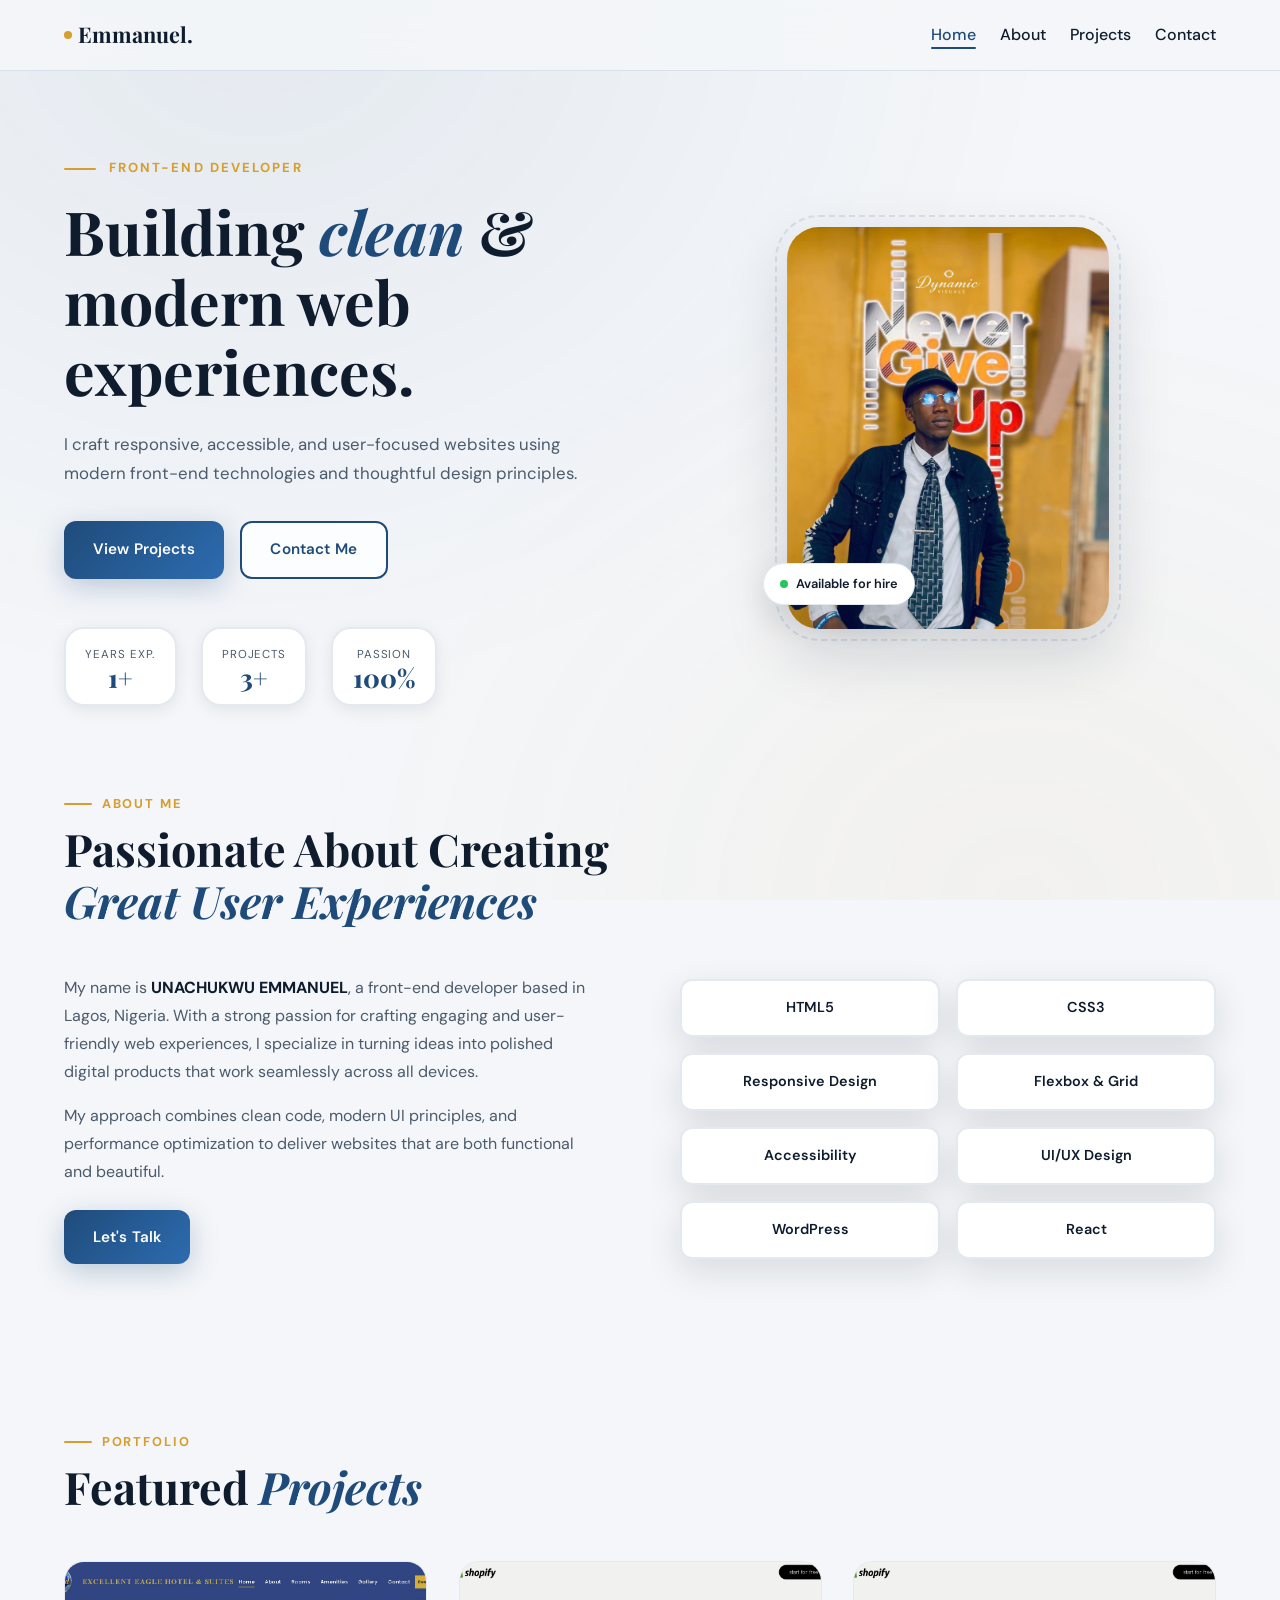
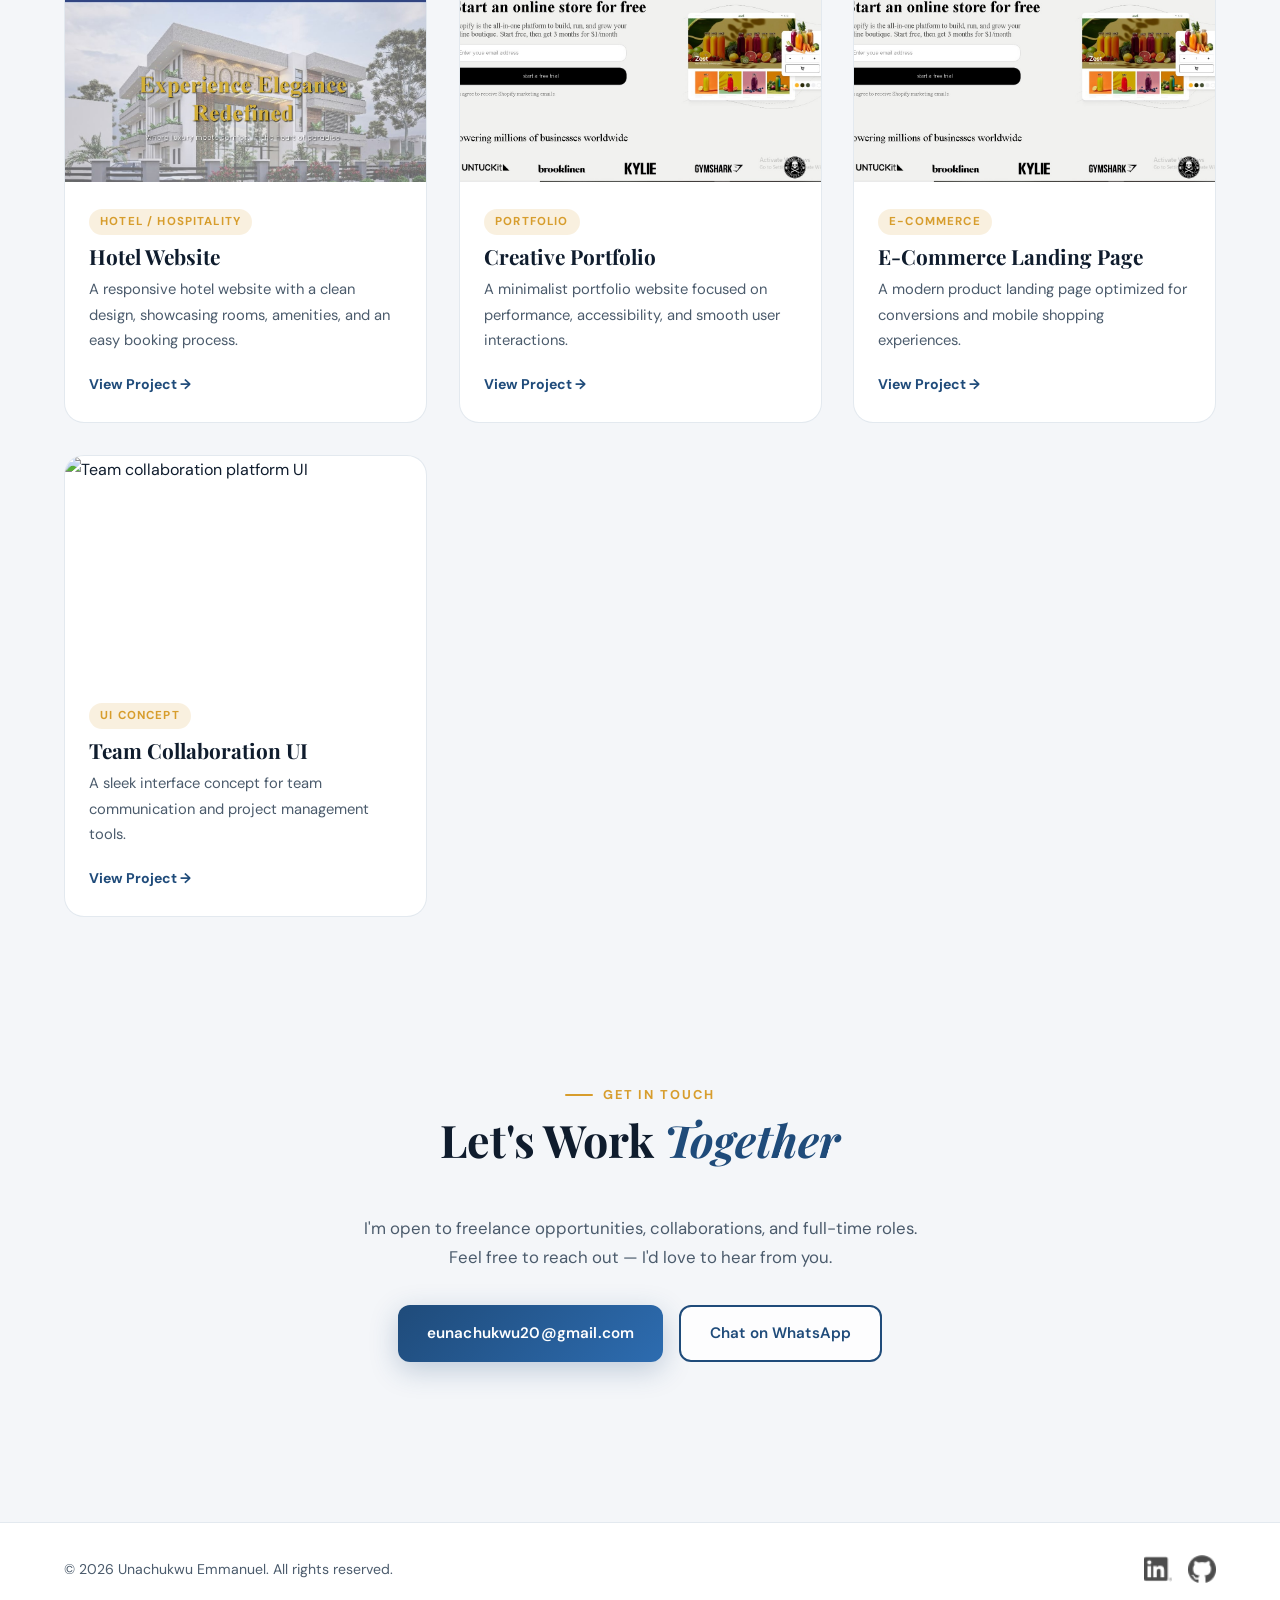
==== index.html @ 4bd76661 "Initial commit" ====
<!DOCTYPE html>
<html lang="en">
<head>
  <meta charset="UTF-8" />
  <meta name="viewport" content="width=device-width, initial-scale=1.0" />
  <meta name="description" content="Emmanuel Unachukwu — Front-End Developer based in Lagos, Nigeria." />
  <title>Unachukwu Emmanuel Front-End Developer</title>
  <link rel="preconnect" href="https://fonts.googleapis.com" />
  <link rel="preconnect" href="https://fonts.gstatic.com" crossorigin />
  <link
    href="https://fonts.googleapis.com/css2?family=DM+Sans:ital,opsz,wght@0,9..40,300;0,9..40,400;0,9..40,600;0,9..40,700;1,9..40,400&family=Playfair+Display:wght@700;800&display=swap"
    rel="stylesheet"/>
 <link rel="stylesheet" href="chat.css" />
</head>
<body>
  <!-- =====================
       CURSOR GLOW
  ====================== -->
  <!-- <div class="cursor-glow" id="cursorGlow"></div> -->

  <!-- =====================
       HEADER / NAVIGATION
  ====================== -->
  <header class="header" id="header">
    <nav class="navbar container">
      <a href="#hero" class="logo">
        <span class="logo-dot"></span>Emmanuel.</a>
      <!-- Mobile toggle (CSS-only) -->
      <input type="checkbox" id="nav-toggle" class="nav-toggle" />
      <label for="nav-toggle" class="nav-toggle-label" aria-label="Toggle navigation">
        <span></span>
      </label>

      <ul class="nav-links">
        <li><a href="#hero"     class="nav-link">Home</a></li>
        <li><a href="#about"    class="nav-link">About</a></li>
        <li><a href="#projects" class="nav-link">Projects</a></li>
        <li><a href="#contact"  class="nav-link">Contact</a></li>
      </ul>
    </nav>
  </header>

  <main>

    <!-- =====================
         HERO SECTION
    ====================== -->
    <section id="hero" class="hero">
      <div class="container hero__content">
        <div class="hero__text">
          <p class="hero__eyebrow">
            <span class="eyebrow-line"></span>
            Front-End Developer
          </p>

          <h1 class="hero__headline">
            Building <em>clean</em> &amp;<br>modern web<br>experiences.
          </h1>

          <p class="hero__description">
            I craft responsive, accessible, and user-focused websites using
            modern front-end technologies and thoughtful design principles.
          </p>

          <div class="hero__buttons">
            <a href="#projects" class="btn btn--primary">View Projects</a>
            <a href="#contact"  class="btn btn--outline">Contact Me</a>
          </div>

          <!-- Floating stat badges -->
          <div class="hero__stats">
            <div class="stat-badge">
              <span class="stat-badge__num">1+</span>
              <span class="stat-badge__label">Years Exp.</span>
            </div>
            <div class="stat-badge">
              <span class="stat-badge__num">3+</span>
              <span class="stat-badge__label">Projects</span>
            </div>
            <div class="stat-badge">
              <span class="stat-badge__num">100%</span>
              <span class="stat-badge__label">Passion</span>
            </div>
          </div>
        </div>

        <!-- Image side -->
        <div class="hero__image">
          <div class="hero__image-frame">
            <img src="./images/port-pics.jpg" alt="Emmanuel Unachukwu front-end Developer portrait" />
            <div class="hero__image-badge">
              <span class="badge-dot"></span>
              Available for hire
            </div>
          </div>
        </div>
      </div>

         <!-- ABOUT SECTION -->
    <section id="about" class="about section">
      <div class="container">
        <div class="section-heading reveal">
          <p class="section-subtitle">About Me</p>
          <h2>Passionate About Creating<br><em>Great User Experiences</em></h2>
        </div>

        <div class="about__content">
          <div class="about__text reveal">
            <p>
              My name is <strong>UNACHUKWU EMMANUEL</strong>, a front-end developer based in
              Lagos, Nigeria. With a strong passion for crafting engaging and user-friendly
              web experiences, I specialize in turning ideas into polished digital products
              that work seamlessly across all devices.
            </p>
            <p>
              My approach combines clean code, modern UI principles, and performance
              optimization to deliver websites that are both functional and beautiful.
            </p>
            <a href="#contact" class="btn btn--primary" style="margin-top:1.5rem;">Let's Talk</a>
          </div>

          <!-- Skills grid -->
          <ul class="skills-grid reveal">
            <li class="skill-card" style="--i:0">HTML5</li>
            <li class="skill-card" style="--i:1">CSS3</li>
            <li class="skill-card" style="--i:2">Responsive Design</li>
            <li class="skill-card" style="--i:3">Flexbox &amp; Grid</li>
            <li class="skill-card" style="--i:4">Accessibility</li>
            <li class="skill-card" style="--i:5">UI/UX Design</li>
            <li class="skill-card" style="--i:6">WordPress</li>
            <li class="skill-card" style="--i:7">React</li>
          </ul>
        </div>
      </div>
    </section>

    <!-- =====================
         PROJECTS SECTION
    ====================== -->
    <section id="projects" class="projects section">
      <div class="container">
        <div class="section-heading reveal">
          <p class="section-subtitle">Portfolio</p>
          <h2>Featured <em>Projects</em></h2>
        </div>

        <div class="projects-grid">
          <!-- Card 1 -->
          <article class="project-card reveal" style="--i:0">
            <div class="project-card__img-wrap">
              <img src="./images/screenshot-hotel.jpg" alt="Hotel website project" />
              <div class="project-card__overlay">
                <a
                  href="https://www.excellenteagles.com"
                  target="_blank"
                  rel="noopener noreferrer"
                  class="btn btn--primary"
                >View Live ↗</a>
              </div>
            </div>
            <div class="project-card__body">
              <span class="project-card__tag">Hotel / Hospitality</span>
              <h3>Hotel Website</h3>
              <p>A responsive hotel website with a clean design, showcasing rooms, amenities, and an easy booking process.</p>
              <a
                href="https://www.excellenteagles.com"
                target="_blank"
                rel="noopener noreferrer"
                class="project-link"
              >View Project →</a>
            </div>
          </article>

          <!-- Card 2 -->
          <article class="project-card reveal" style="--i:1">
            <div class="project-card__img-wrap">
              <img src="./images/screenshot-shopify.jpg" alt="Creative portfolio project" />
              <div class="project-card__overlay">
                <a href="#" class="btn btn--primary">View Live ↗</a>
              </div>
            </div>
            <div class="project-card__body">
              <span class="project-card__tag">Portfolio</span>
              <h3>Creative Portfolio</h3>
              <p>A minimalist portfolio website focused on performance, accessibility, and smooth user interactions.</p>
              <a href="#" class="project-link">View Project →</a>
            </div>
          </article>

          <!-- Card 3 -->
          <article class="project-card reveal" style="--i:2">
            <div class="project-card__img-wrap">
              <img src="./images/screenshot-shopify.jpg" alt="E-commerce landing page project" />
              <div class="project-card__overlay">
                <a href="#" class="btn btn--primary">View Live ↗</a>
              </div>
            </div>
            <div class="project-card__body">
              <span class="project-card__tag">E-Commerce</span>
              <h3>E-Commerce Landing Page</h3>
              <p>A modern product landing page optimized for conversions and mobile shopping experiences.</p>
              <a href="#" class="project-link">View Project →</a>
            </div>
          </article>
          <!-- Card 4 -->
          <article class="project-card reveal" style="--i:3">
            <div class="project-card__img-wrap">
              <img
                src="https://images.unsplash.com/photo-1516321318423-f06f85e504b3?q=80&w=1200&auto=format&fit=crop"
                alt="Team collaboration platform UI"
              />
              <div class="project-card__overlay">
                <a href="#" class="btn btn--primary">View Live ↗</a>
              </div>
            </div>
            <div class="project-card__body">
              <span class="project-card__tag">UI Concept</span>
              <h3>Team Collaboration UI</h3>
              <p>A sleek interface concept for team communication and project management tools.</p>
              <a href="#" class="project-link">View Project →</a>
            </div>
          </article>
        </div>
      </div>
    </section>

    <!-- =====================
         CONTACT SECTION
    ====================== -->
    <section id="contact" class="contact section">
      <div class="container contact__content reveal">
        <div class="section-heading">
          <p class="section-subtitle">Get In Touch</p>
          <h2>Let's Work <em>Together</em></h2>
        </div>

        <p class="contact__text">
          I'm open to freelance opportunities, collaborations, and full-time roles.
          Feel free to reach out — I'd love to hear from you.
        </p>

        <div class="contact__buttons">
          <a href="mailto:eunachukwu20@gmail.com" class="btn btn--primary">
            eunachukwu20@gmail.com
          </a>
          <a
            href="https://wa.me/2348147374806"
            class="btn btn--outline"
            target="_blank"
            rel="noopener noreferrer"
          >Chat on WhatsApp</a>
        </div>
      </div>
    </section>

  </main>

  <!-- =====================
       FOOTER
  ====================== -->
  <footer class="footer">
    <div class="container footer__content">
      <p class="footer__copy">&copy; <span id="footerYear"></span> Unachukwu Emmanuel. All rights reserved.</p>

      <div class="footer__links">
        <a
          href="https://www.linkedin.com/in/emmanuel-unachukwu"
          target="_blank"
          rel="noopener noreferrer"
          aria-label="LinkedIn"
        >
          <img src="./images/linkedin.png" alt="LinkedIn" width="28" height="28" />
        </a>
        <a
          href="https://github.com/settings/profile"
          target="_blank"
          rel="noopener noreferrer"
          aria-label="GitHub"
        >
          <img src="./images/github.png" alt="GitHub" width="28" height="28" />
        </a>
      </div>
    </div>
  </footer>

  <script src="chat.js" defer></script>
</body>
</html>
---- chat.css ----
* {
  --clr-primary:        #1f4b7a;
  --clr-primary-light:  #2d6cb0;
  --clr-primary-xlight: rgba(31, 75, 122, 0.08);
  --clr-accent:         #d79d2d;
  --clr-accent-light:   rgba(215, 157, 45, 0.15);
  --clr-dark:           #0f1c2d;
  --clr-body:           #4b5b6c;
  --clr-surface:        #ffffff;
  --clr-bg:             #f4f6f9;
  --clr-border:         rgba(31, 75, 122, 0.12);

  --font-display: "Playfair Display", Georgia, serif;
  --font-body:    "DM Sans", system-ui, sans-serif;

  /* Spacing scale */
  --space-xs:  0.5rem;
  --space-sm:  1rem;
  --space-md:  1.5rem;
  --space-lg:  2rem;
  --space-xl:  3rem;
  --space-2xl: 5rem;

  /* Radii */
  --radius-sm:   0.75rem;
  --radius-md:   1.25rem;
  --radius-lg:   2rem;
  --radius-full: 999px;

  /* Shadows */
  --shadow-sm: 0 4px 16px rgba(15, 23, 42, 0.08);
  --shadow-md: 0 12px 36px rgba(15, 23, 42, 0.12);
  --shadow-lg: 0 24px 64px rgba(15, 23, 42, 0.16);

  /* Motion */
  --ease-out:   cubic-bezier(0.16, 1, 0.3, 1);
  --ease-in-out: cubic-bezier(0.45, 0, 0.55, 1);
  --duration-fast:   200ms;
  --duration-base:   350ms;
  --duration-slow:   700ms;
}

/* 2. RESET & BOX MODEL */
*,
*::before,
*::after {
  margin: 0;
  padding: 0;
  box-sizing: border-box;
}

html {
  scroll-behavior: smooth;
  -webkit-text-size-adjust: 100%;
}

ul, ol { list-style: none; }
img     { display: block; width: 100%; max-width: 100%; }
a       { color: inherit; }
button  { font: inherit; cursor: pointer; border: none; background: none; }


/* ==========================================================================
   3. BASE STYLES
   ========================================================================== */

body {
  font-family:      var(--font-body);
  font-size:        1rem;
  line-height:      1.75;
  color:            var(--clr-dark);
  background-color: var(--clr-bg);
  overflow-x:       hidden;
}

/* Subtle radial gradient atmosphere */
body::before {
  content: "";
  position: fixed;
  inset: 0;
  background:
    radial-gradient(ellipse at 20% 0%,  rgba(31, 75, 122, 0.07) 0%, transparent 55%),
    radial-gradient(ellipse at 80% 100%, rgba(215, 157, 45, 0.05) 0%, transparent 50%);
  pointer-events: none;
  z-index: 0;
}

p { color: var(--clr-body); }

h1, h2, h3 {
  font-family: var(--font-display);
  line-height: 1.15;
  color: var(--clr-dark);
}

h1 { font-size: clamp(2.2rem, 5vw, 3.8rem); }
h2 { font-size: clamp(1.8rem, 4vw, 2.8rem); }
h3 { font-size: 1.3rem; }

em {
  font-style: italic;
  color: var(--clr-primary);
}

strong { color: var(--clr-dark); }


/* ==========================================================================
   4. LAYOUT UTILITIES
   ========================================================================== */

.container {
  width: min(90%, 1200px);
  margin-inline: auto;
}

.section {
  padding-block: var(--space-2xl);
  position: relative;
  z-index: 1;
}
   /* 5. CURSOR GLOW (desktop only) */

/* .cursor-glow {
  position: fixed;
  width: 480px;
  height: 480px;
  border-radius: 50%;
  background: radial-gradient(circle,
    rgba(31, 75, 122, 0.10) 0%,
    transparent 70%
  );
  pointer-events: none;
  transform: translate(-50%, -50%);
  transition: left 0.08s linear, top 0.08s linear;
  z-index: 0;
  will-change: left, top;
} */

   /* 6. SECTION HEADINGS */
  
.section-heading {
  margin-bottom: var(--space-xl);
}

.section-subtitle {
  display: inline-flex;
  align-items: center;
  gap: 0.6rem;
  font-size: 0.8rem;
  font-weight: 700;
  letter-spacing: 0.15em;
  text-transform: uppercase;
  color: var(--clr-accent);
  margin-bottom: var(--space-xs);
}

.section-subtitle::before {
  content: "";
  display: inline-block;
  width: 28px;
  height: 2px;
  background: var(--clr-accent);
  border-radius: var(--radius-full);
}
   /* 7. BUTTONS */
.btn {
  display: inline-flex;
  align-items: center;
  justify-content: center;
  gap: 0.5rem;
  padding: 0.85rem 1.8rem;
  border-radius: var(--radius-sm);
  font-weight: 600;
  font-size: 0.95rem;
  text-decoration: none;
  letter-spacing: 0.01em;
  transition:
    transform      var(--duration-base) var(--ease-out),
    box-shadow     var(--duration-base) var(--ease-out),
    background     var(--duration-base) ease,
    color          var(--duration-base) ease,
    border-color   var(--duration-base) ease;
  cursor: pointer;
  position: relative;
  overflow: hidden;
}

/* Ripple layer */
.btn::after {
  content: "";
  position: absolute;
  inset: 0;
  background: rgba(255, 255, 255, 0.15);
  opacity: 0;
  transition: opacity var(--duration-fast) ease;
}
.btn:hover::after { opacity: 1; }

/* Primary */
.btn--primary {
  background: linear-gradient(135deg, var(--clr-primary), var(--clr-primary-light));
  color: #fff;
  box-shadow: 0 8px 28px rgba(31, 75, 122, 0.25);
}
.btn--primary:hover {
  transform: translateY(-3px);
  box-shadow: 0 16px 40px rgba(31, 75, 122, 0.35);
}
.btn--primary:active {
  transform: translateY(-1px);
}

/* Outline */
.btn--outline {
  border: 2px solid var(--clr-primary);
  color: var(--clr-primary);
  background: rgba(255, 255, 255, 0.8);
}
.btn--outline:hover {
  background: var(--clr-primary);
  color: #fff;
  transform: translateY(-3px);
  box-shadow: 0 12px 32px rgba(31, 75, 122, 0.2);
}


/* ==========================================================================
   8. HEADER / NAVIGATION
   ========================================================================== */

.header {
  position: sticky;
  top: 0;
  z-index: 100;
  background: rgba(244, 246, 249, 0.88);
  backdrop-filter: blur(18px);
  -webkit-backdrop-filter: blur(18px);
  border-bottom: 1px solid var(--clr-border);
  animation: slideDown var(--duration-slow) var(--ease-out) both;
  transition: box-shadow var(--duration-base) ease, background var(--duration-base) ease;
}

.header.scrolled {
  background: rgba(244, 246, 249, 0.97);
  box-shadow: 0 8px 32px rgba(15, 23, 42, 0.08);
}

/* Navbar layout */
.navbar {
  display: flex;
  align-items: center;
  justify-content: space-between;
  padding-block: var(--space-sm);
  gap: var(--space-sm);
}

/* Logo */
.logo {
  display: inline-flex;
  align-items: center;
  gap: 0.4rem;
  font-family: var(--font-display);
  font-size: 1.35rem;
  font-weight: 700;
  text-decoration: none;
  color: var(--clr-dark);
  transition: color var(--duration-fast) ease;
}
.logo:hover { color: var(--clr-primary); }

.logo-dot {
  width: 8px;
  height: 8px;
  border-radius: 50%;
  background: var(--clr-accent);
  display: inline-block;
}

/* Nav links */
.nav-links {
  display: flex;
  gap: 1.5rem;
}

.nav-link {
  position: relative;
  font-weight: 500;
  text-decoration: none;
  color: var(--clr-dark);
  padding-bottom: 4px;
  transition: color var(--duration-fast) ease;
}

/* Animated underline */
.nav-link::after {
  content: "";
  position: absolute;
  bottom: 0;
  left: 0;
  width: 0;
  height: 2px;
  background: var(--clr-primary);
  border-radius: var(--radius-full);
  transition: width var(--duration-base) var(--ease-out);
}

.nav-link:hover,
.nav-link.active { color: var(--clr-primary); }
.nav-link:hover::after,
.nav-link.active::after { width: 100%; }

/* Mobile toggle (hidden checkbox trick) */
.nav-toggle       { display: none; }
.nav-toggle-label { display: none; }


/* ==========================================================================
   9. HERO SECTION
   ========================================================================== */

.hero {
  min-height: 100vh;
  display: flex;
  flex-direction: column;
  align-items: center;
  justify-content: center;
  position: relative;
  padding-block: var(--space-2xl);
  z-index: 1;
  overflow: hidden;
}

/* Hero two-column layout */
.hero__content {
  display: grid;
  grid-template-columns: 1fr 1fr;
  align-items: center;
  gap: var(--space-2xl);
  position: relative;
  z-index: 1;
}

/* --- Hero Text --- */
.hero__eyebrow {
  display: inline-flex;
  align-items: center;
  gap: 0.8rem;
  font-size: 0.82rem;
  font-weight: 700;
  letter-spacing: 0.16em;
  text-transform: uppercase;
  color: var(--clr-accent);
  margin-bottom: var(--space-sm);

  opacity: 0;
  transform: translateY(20px);
  animation: fadeUp var(--duration-slow) var(--ease-out) 0.1s both;
}

.eyebrow-line {
  display: inline-block;
  width: 32px;
  height: 2px;
  background: var(--clr-accent);
  border-radius: var(--radius-full);
}

.hero__headline {
  font-size:(2.4rem, 5vw, 4rem);
  margin-bottom: var(--space-md);
  opacity: 0;
  transform: translateY(24px);
  animation: fadeUp var(--duration-slow) var(--ease-in-out) 0.4s both;
}

.hero__description {
  max-width: 540px;
  font-size: 1.05rem;
  opacity: 0;
  transform: translateY(24px);
  animation: fadeUp var(--duration-slow) var(--ease-out) 0.4s both;
}

.hero__buttons {
  display: flex;
  flex-wrap: wrap;
  gap: var(--space-sm);
  margin-top: var(--space-lg);
  opacity: 0;
  transform: translateY(24px);
  animation: fadeUp var(--duration-slow) var(--ease-out) 0.55s both;
}

/* Stat badges */
.hero__stats {
  display: flex;
  gap: var(--space-md);
  margin-top: var(--space-xl);
  opacity: 0;
  transform: translateY(24px);
  animation: fadeUp var(--duration-slow) var(--ease-out) 0.7s both;
}

.stat-badge {
  display: flex;
  flex-direction: column-reverse;
  align-items: center;
  background: var(--clr-surface);
  border: 2px solid var(--clr-border);
  border-radius: var(--radius-md);
  padding: 0.8rem 1.2rem;
  box-shadow: var(--shadow-sm);
  transition: transform var(--duration-base) var(--ease-out), box-shadow var(--duration-base) ease;
}

.stat-badge:hover {
  transform: translatex(4px) translateY(-4px);
  box-shadow: var(--shadow-lg);
}

.stat-badge__num {
  font-family: var(--font-display);
  font-size: 1.6rem;
  font-weight: 800;
  color: var(--clr-primary);
  line-height: 1;
}

.stat-badge__label {
  font-size: 0.72rem;
  letter-spacing: 0.08em;
  text-transform: uppercase;
  color: var(--clr-body);
  margin-top: 0.25rem;
}

/* --- Hero Image --- */
.hero__image {
  display: flex;
  justify-content: center;
  opacity: 0;
  transform: translateX(32px);
  animation: fadeLeft var(--duration-slow) var(--ease-out) 0.5s both;
}

.hero__image-frame {
  position: relative;
  max-width: 480px;
  width: 60%;
}

.hero__image-frame img {
  border-radius: var(--radius-lg);
  box-shadow: var(--shadow-lg);
  object-fit: cover;
  aspect-ratio: 4 / 5;
}

/* Decorative corner accent */
.hero__image-frame::before {
  content: "";
  position: absolute;
  inset: -12px;
  border: 2px dashed var(--clr-border);
  border-radius: calc(var(--radius-lg) + 12px);
  pointer-events: none;
  animation: spinSlow 40s linear infinite;
}

/* Available badge */
.hero__image-badge {
  position: absolute;
  bottom: 1.5rem;
  left: -1.5rem;
  display: inline-flex;
  align-items: center;
  gap: 0.5rem;
  background: var(--clr-surface);
  border: 1px solid var(--clr-border);
  border-radius: var(--radius-full);
  padding: 0.55rem 1rem;
  font-size: 0.8rem;
  font-weight: 600;
  color: var(--clr-dark);
  box-shadow: var(--shadow-md);
  animation: badgePop 0.6s var(--ease-out) 1s both;
}

.badge-dot {
  width: 8px;
  height: 8px;
  border-radius: 50%;
  background: #22c55e;
  animation: pulse 2s ease infinite;
}

   /* 10. ABOUT SECTION */
.about__content {
  display: grid;
  grid-template-columns: 1fr 1fr;
  align-items: center;
  gap: var(--space-2xl);
}
.about__text p + p {
  margin-top: var(--space-sm);
}

/* Skills grid */
.skills-grid {
  display: grid;
  grid-template-columns: repeat(2, 1fr);
  gap: var(--space-sm);
}

.skill-card {
  background: var(--clr-surface);
  border: 2px solid var(--clr-border);
  border-radius: var(--radius-sm);
  box-shadow: var(--shadow-md);
  padding: 0.9rem 1rem;
  text-align: center;
  font-weight: 600;
  font-size: 0.9rem;
  color: var(--clr-dark);
  cursor: default;

  /* Staggered entry animation applied via JS/class */
  transition:
    transform     var(--duration-base) var(--ease-out),
    box-shadow    var(--duration-base) ease,
    background    var(--duration-base) ease,
    color         var(--duration-base) ease,
    border-color  var(--duration-base) ease;
}

.skill-card:hover {
  transform: translateY(-6px) scale(1.02);
  box-shadow: var(--shadow-md);
  background: var(--clr-primary);
  color: #fff;
  border-color: var(--clr-primary);
}

   /* 11. PROJECTS SECTION */
.projects-grid {
  display: grid;
  grid-template-columns: repeat(3, minmax(300px, 1fr));
  gap: var(--space-lg);
}
/* Project card */
.project-card {
  background: var(--clr-surface);
  border: 1px solid var(--clr-border);
  border-radius: var(--radius-md);
  overflow: hidden;
  transition:
    transform  var(--duration-base) var(--ease-out),
    box-shadow var(--duration-base) ease;
}

.project-card:hover {
  transform: translateY(-10px);
  box-shadow: var(--shadow-lg);
}

/* Image wrapper with overlay */
.project-card__img-wrap {
  position: relative;
  overflow: hidden;
}

.project-card__img-wrap img {
  height: 220px;
  object-fit: cover;
  transition: transform var(--duration-slow) var(--ease-out);
}

.project-card:hover .project-card__img-wrap img {
  transform: scale(1.06);
}

/* Hover overlay */
.project-card__overlay {
  position: absolute;
  inset: 0;
  background: rgba(15, 28, 45, 0.65);
  display: flex;
  align-items: center;
  justify-content: center;
  opacity: 0;
  transition: opacity var(--duration-base) ease;
  backdrop-filter: blur(4px);
}

.project-card:hover .project-card__overlay { opacity: 1; }

/* Card body */
.project-card__body {
  padding: var(--space-md);
}

.project-card__tag {
  display: inline-block;
  font-size: 0.72rem;
  font-weight: 700;
  letter-spacing: 0.1em;
  text-transform: uppercase;
  color: var(--clr-accent);
  background: var(--clr-accent-light);
  padding: 0.2rem 0.7rem;
  border-radius: var(--radius-full);
  margin-bottom: 0.6rem;
}

.project-card__body h3 {
  margin-bottom: 0.5rem;
}

.project-card__body p {
  font-size: 0.92rem;
  margin-bottom: var(--space-sm);
}

.project-link {
  display: inline-flex;
  align-items: center;
  gap: 0.3rem;
  font-weight: 700;
  font-size: 0.88rem;
  text-decoration: none;
  color: var(--clr-primary);
  transition: gap var(--duration-fast) ease, color var(--duration-fast) ease;
}
.project-link:hover {
  color: var(--clr-accent);
  gap: 0.6rem;
}

   /* 12. CONTACT SECTION */
.contact__content {
  text-align: center;
  max-width: 640px;
  margin-inline: auto;
}
.contact__text {
  font-size: 1.05rem;
  margin-bottom: var(--space-lg);
}
.contact__buttons {
  display: flex;
  flex-wrap: wrap;
  gap: var(--space-sm);
  justify-content: center;
}
   /* 13. FOOTER */
.footer {
  border-top: 1px solid var(--clr-border);
  padding-block: var(--space-lg);
  background: var(--clr-surface);
  position: relative;
  z-index: 1;
}
.footer__content {
  display: flex;
  align-items: center;
  justify-content: space-between;
  flex-wrap: wrap;
  gap: var(--space-sm);
}
.footer__copy {
  font-size: 0.88rem;
  color: var(--clr-body);
}

.footer__links {
  display: flex;
  gap: var(--space-sm);
  align-items: center;
}

.footer__links a {
  display: block;
  transition: transform var(--duration-base) var(--ease-out), opacity var(--duration-base) ease;
  opacity: 0.7;
}

.footer__links a:hover {
  transform: translateY(-3px);
  opacity: 1;
}

.footer__links img {
  width: 28px;
  height: 28px;
  object-fit: contain;
}
   /* 14. SCROLL REVEAL */
.reveal {
  opacity: 0;
  transform: translateY(28px);
  transition:
    opacity   var(--duration-slow) var(--ease-out),
    transform var(--duration-slow) var(--ease-out);
  will-change: transform, opacity;
}

/* Staggered delay for children via --i CSS variable */
.reveal.visible {
  opacity: 1;
  transform: translateY(0);
}

/* Stagger skill cards and project cards individually */
.skill-card.visible,
.project-card.visible {
  transition-delay: calc(var(--i, 0) * 80ms);
}
   /* 15. KEYFRAME ANIMATIONS */
/* Page load entries */
@keyframes fadeUp {
  from { opacity: 0; transform: translateY(24px); }
  to   { opacity: 1; transform: translateY(0);    }
}

@keyframes fadeLeft {
  from { opacity: 0; transform: translateX(32px); }
  to   { opacity: 1; transform: translateX(0);    }
}

@keyframes slideDown {
  from { opacity: 0; transform: translateY(-12px); }
  to   { opacity: 1; transform: translateY(0);     }
}

/* Hero image frame */
@keyframes spinSlow {
  to { transform: rotate(360deg); }
}

/* Background orbs */
@keyframes floatOrb {
  0%, 100% { transform: translateY(0) translateX(0); }
  33%       { transform: translateY(-30px) translateX(20px); }
  66%       { transform: translateY(15px) translateX(-15px); }
}

/* Available badge pop */
@keyframes badgePop {
  from { opacity: 0; transform: scale(0.8) translateX(-8px); }
  to   { opacity: 1; transform: scale(1) translateX(0);      }
}

/* Green dot pulse */
@keyframes pulse {
  0%, 100% { box-shadow: 0 0 0 0   rgba(34, 197, 94, 0.5); }
  50%       { box-shadow: 0 0 0 8px rgba(34, 197, 94, 0);   }
}

/* Scroll line march */
@keyframes scrollLine {
  0%   { transform: scaleY(0); transform-origin: top; opacity: 1; }
  50%  { transform: scaleY(1); transform-origin: top; opacity: 1; }
  100% { transform: scaleY(0); transform-origin: bottom; opacity: 0; }
}
   /* 16. RESPONSIVE — TABLET  (max-width: 1024px) */
@media (max-width: 1024px) {
  .hero__content,
  .about__content {
    grid-template-columns: 1fr;
    text-align: center;
  }
  .hero__description,
  .hero__buttons,
  .hero__stats { max-width: 100%; }

  .hero__buttons,
  .hero__stats  { justify-content: center; }

  .hero__eyebrow { justify-content: center; }

  .hero__image { justify-content: center; }

  .hero__image-badge {
    left: 50%;
    transform: translateX(-50%);
    bottom: -1.2rem;
  }

  .hero__image-frame {
    max-width: 360px;
  }

  .about__text { text-align: left; }

  .scroll-indicator { display: none; }
}
   /* 17. RESPONSIVE — MOBILE  (max-width: 768px) */
@media (max-width: 768px) {

  /* Mobile menu */
  .nav-toggle-label {
    display: flex;
    align-items: center;
    justify-content: center;
    width: 2rem;
    height: 2rem;
    cursor: pointer;
    z-index: 200;
  }

  .nav-toggle-label span,
  .nav-toggle-label span::before,
  .nav-toggle-label span::after {
    content: "";
    position: absolute;
    width: 22px;
    height: 2.5px;
    background: var(--clr-dark);
    border-radius: var(--radius-full);
    transition: transform var(--duration-base) var(--ease-out), opacity var(--duration-fast) ease;
  }

  .nav-toggle-label span::before { top: -7px; }
  .nav-toggle-label span::after  { top:  7px; }

  .nav-toggle:checked + .nav-toggle-label span           { background: transparent; }
  .nav-toggle:checked + .nav-toggle-label span::before  { transform: rotate(45deg)  translateY(7px); }
  .nav-toggle:checked + .nav-toggle-label span::after   { transform: rotate(-45deg) translateY(-7px); }

  /* Slide-in drawer */
  .nav-links {
    position: fixed;
    top: 64px;
    right: var(--space-sm);
    width: min(260px, 88vw);
    flex-direction: column;
    background: rgba(255, 255, 255, 0.97);
    backdrop-filter: blur(20px);
    border: 1px solid var(--clr-border);
    border-radius: var(--radius-md);
    padding: var(--space-md);
    gap: 0.6rem;
    box-shadow: var(--shadow-lg);

    transform: translateX(calc(100% + var(--space-sm)));
    opacity: 0;
    pointer-events: none;
    transition:
      transform var(--duration-base) var(--ease-out),
      opacity   var(--duration-base) ease;
  }

  .nav-toggle:checked ~ .nav-links {
    transform: translateX(0);
    opacity: 1;
    pointer-events: auto;
  }

  .nav-link {
    display: block;
    padding: 0.75rem 1rem;
    border-radius: var(--radius-sm);
    background: var(--clr-primary-xlight);
  }

  /* Layout adjustments */
  .btn {
    width: 100%;
    text-align: center;
  }

  .hero__buttons { flex-direction: column; }

  .skills-grid { grid-template-columns: 1fr 1fr; }

  .projects-grid { grid-template-columns: 1fr; }

  .footer__content { flex-direction: column; text-align: center; }

  .cursor-glow { display: none; }
}

   /* 18. RESPONSIVE — SMALL MOBILE  (max-width: 480px) */

@media (max-width: 480px) {

  .hero__stats { flex-direction: column; align-items: center; }

  .stat-badge { width: 100%; flex-direction: row; gap: var(--space-sm); }

  .contact__buttons { flex-direction: column; align-items: center; }
}
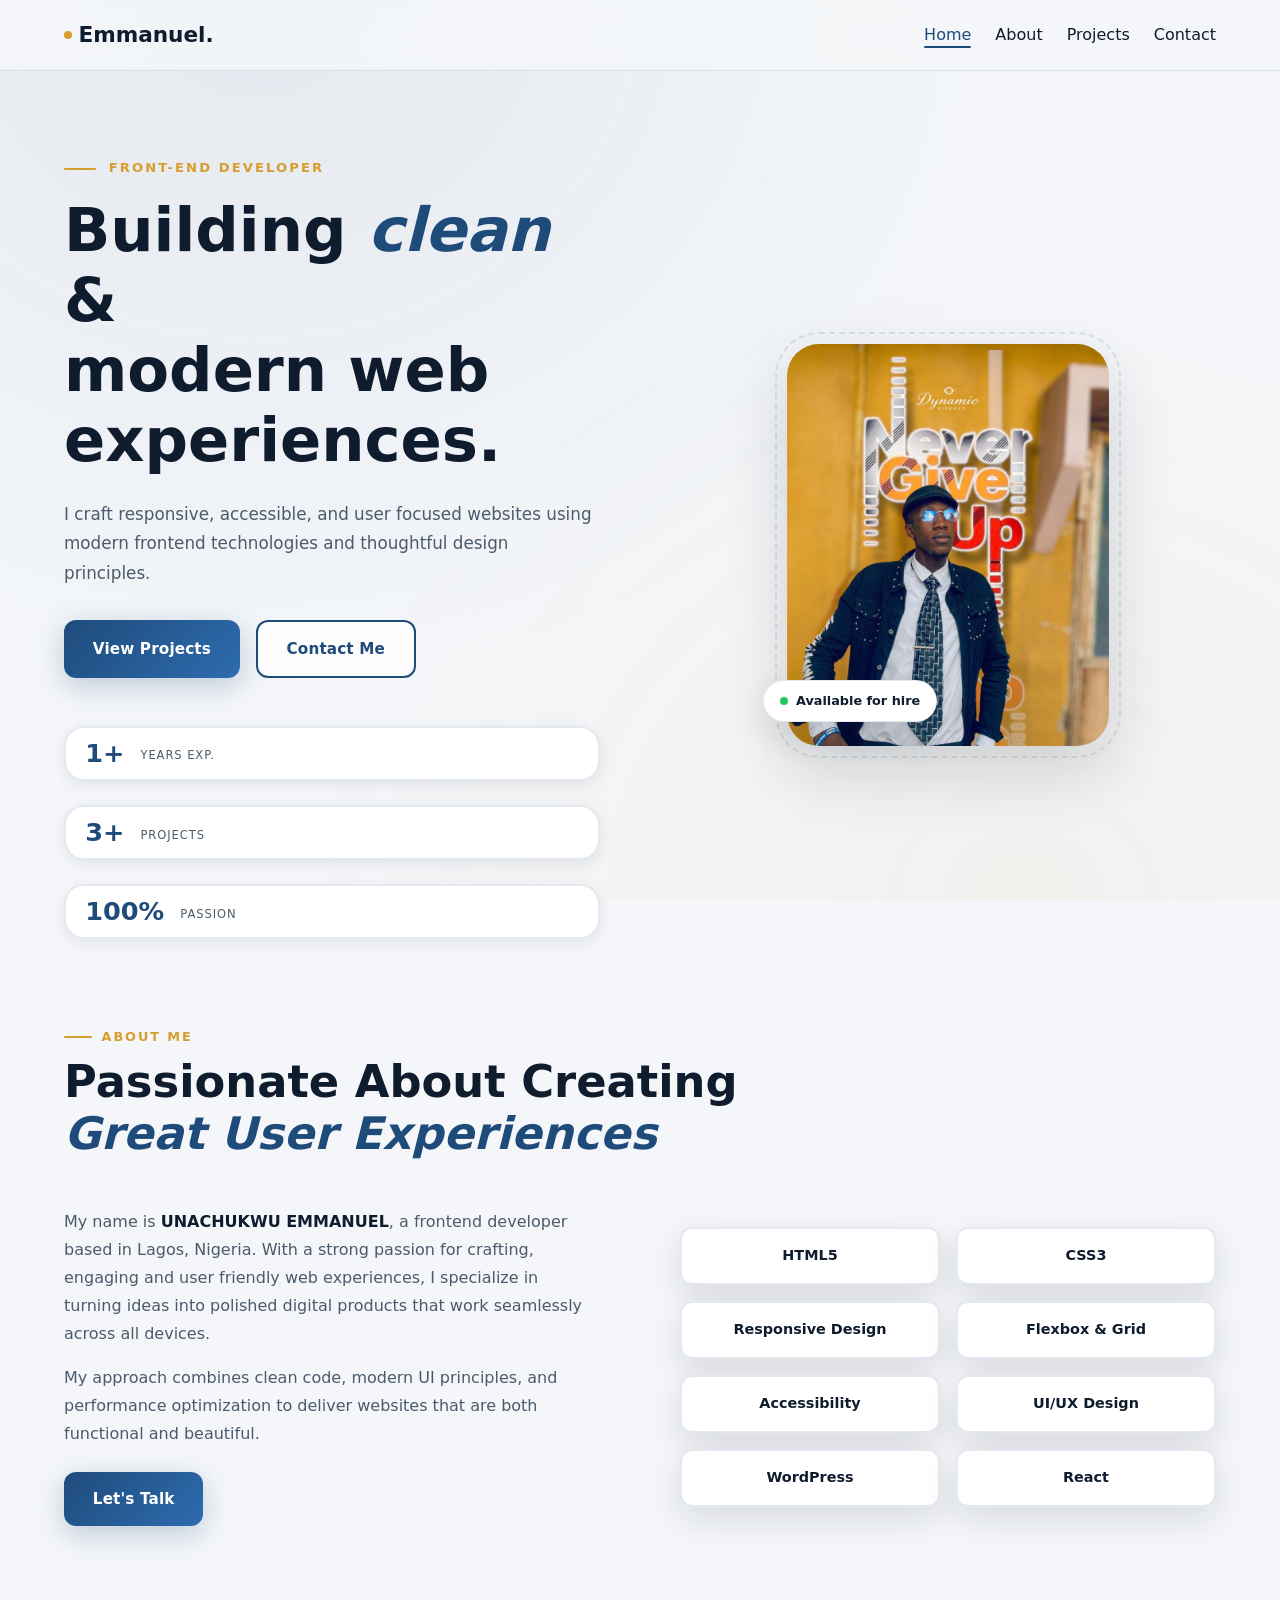
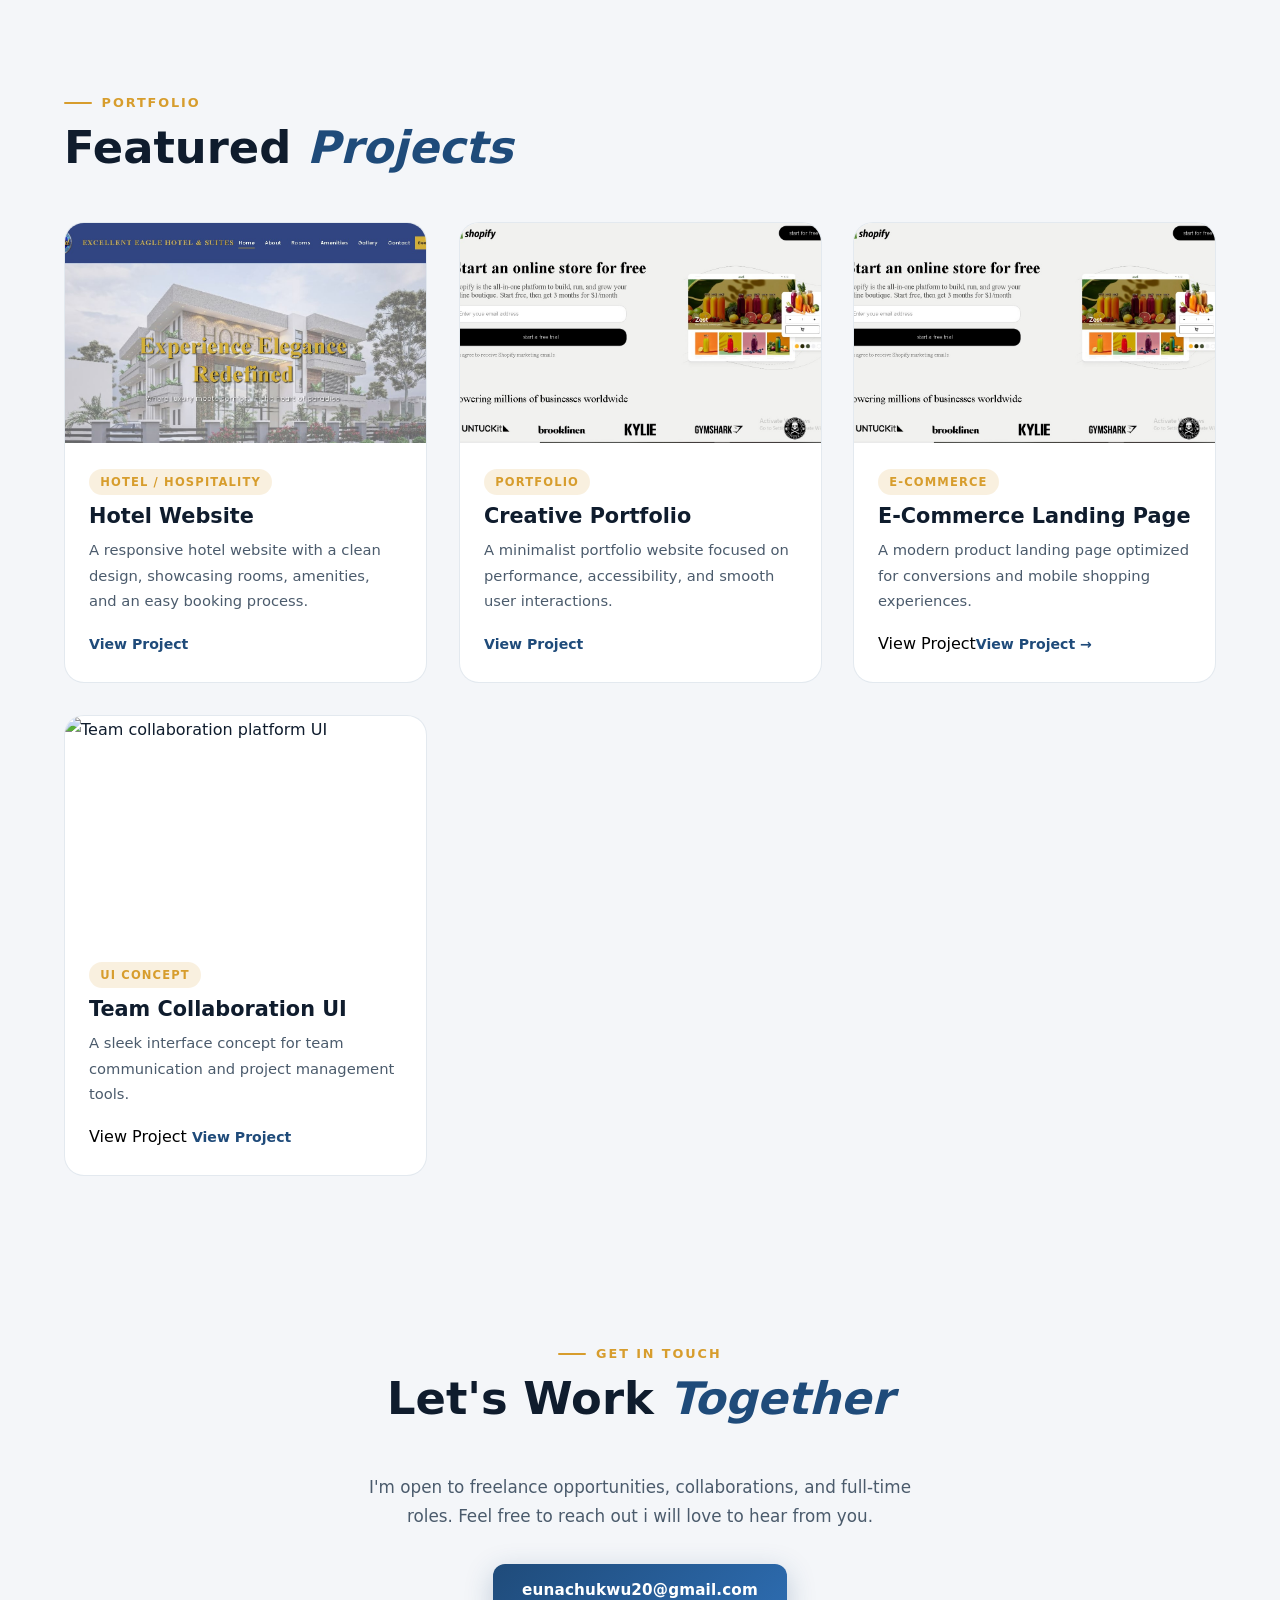
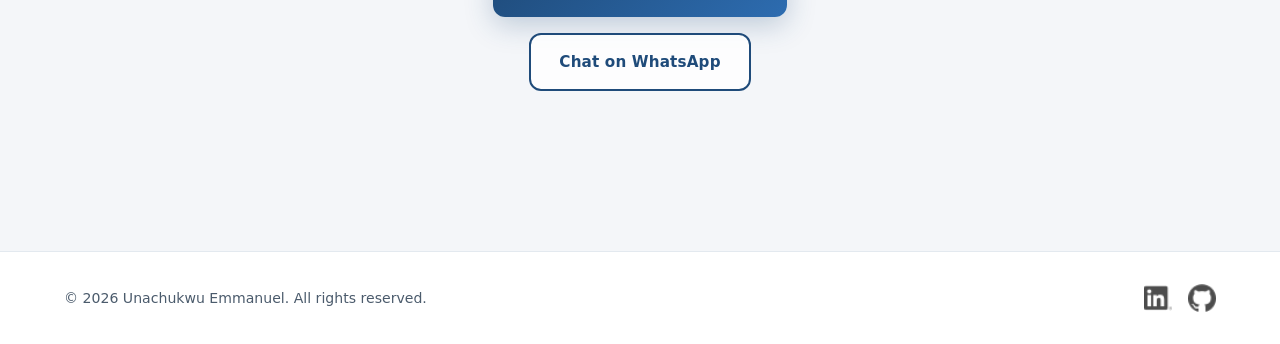
==== commit 841b31fe: "first commit" ====
--- a/index.html
+++ b/index.html
@@ -13,11 +13,7 @@
  <link rel="stylesheet" href="chat.css" />
 </head>
 <body>
-  <!-- =====================
-       CURSOR GLOW
-  ====================== -->
-  <!-- <div class="cursor-glow" id="cursorGlow"></div> -->
-
+ 
   <!-- =====================
        HEADER / NAVIGATION
   ====================== -->
@@ -25,7 +21,6 @@
     <nav class="navbar container">
       <a href="#hero" class="logo">
         <span class="logo-dot"></span>Emmanuel.</a>
-      <!-- Mobile toggle (CSS-only) -->
       <input type="checkbox" id="nav-toggle" class="nav-toggle" />
       <label for="nav-toggle" class="nav-toggle-label" aria-label="Toggle navigation">
         <span></span>
@@ -58,8 +53,8 @@
           </h1>
 
           <p class="hero__description">
-            I craft responsive, accessible, and user-focused websites using
-            modern front-end technologies and thoughtful design principles.
+            I craft responsive, accessible, and user focused websites using
+            modern frontend technologies and thoughtful design principles.
           </p>
 
           <div class="hero__buttons">
@@ -107,8 +102,8 @@
         <div class="about__content">
           <div class="about__text reveal">
             <p>
-              My name is <strong>UNACHUKWU EMMANUEL</strong>, a front-end developer based in
-              Lagos, Nigeria. With a strong passion for crafting engaging and user-friendly
+              My name is <strong>UNACHUKWU EMMANUEL</strong>, a frontend developer based in
+              Lagos, Nigeria. With a strong passion for crafting, engaging and user friendly
               web experiences, I specialize in turning ideas into polished digital products
               that work seamlessly across all devices.
             </p>
@@ -149,14 +144,6 @@
           <article class="project-card reveal" style="--i:0">
             <div class="project-card__img-wrap">
               <img src="./images/screenshot-hotel.jpg" alt="Hotel website project" />
-              <div class="project-card__overlay">
-                <a
-                  href="https://www.excellenteagles.com"
-                  target="_blank"
-                  rel="noopener noreferrer"
-                  class="btn btn--primary"
-                >View Live ↗</a>
-              </div>
             </div>
             <div class="project-card__body">
               <span class="project-card__tag">Hotel / Hospitality</span>
@@ -167,7 +154,7 @@
                 target="_blank"
                 rel="noopener noreferrer"
                 class="project-link"
-              >View Project →</a>
+              >View Project</a>
             </div>
           </article>
 
@@ -175,15 +162,12 @@
           <article class="project-card reveal" style="--i:1">
             <div class="project-card__img-wrap">
               <img src="./images/screenshot-shopify.jpg" alt="Creative portfolio project" />
-              <div class="project-card__overlay">
-                <a href="#" class="btn btn--primary">View Live ↗</a>
-              </div>
             </div>
             <div class="project-card__body">
               <span class="project-card__tag">Portfolio</span>
               <h3>Creative Portfolio</h3>
               <p>A minimalist portfolio website focused on performance, accessibility, and smooth user interactions.</p>
-              <a href="#" class="project-link">View Project →</a>
+              <a href="#" class="project-link">View Project </a>
             </div>
           </article>
 
@@ -191,15 +175,12 @@
           <article class="project-card reveal" style="--i:2">
             <div class="project-card__img-wrap">
               <img src="./images/screenshot-shopify.jpg" alt="E-commerce landing page project" />
-              <div class="project-card__overlay">
-                <a href="#" class="btn btn--primary">View Live ↗</a>
-              </div>
             </div>
             <div class="project-card__body">
               <span class="project-card__tag">E-Commerce</span>
               <h3>E-Commerce Landing Page</h3>
               <p>A modern product landing page optimized for conversions and mobile shopping experiences.</p>
-              <a href="#" class="project-link">View Project →</a>
+              <button>View Project<a href="#" class="project-link">View Project →</a></button>
             </div>
           </article>
           <!-- Card 4 -->
@@ -209,21 +190,17 @@
                 src="https://images.unsplash.com/photo-1516321318423-f06f85e504b3?q=80&w=1200&auto=format&fit=crop"
                 alt="Team collaboration platform UI"
               />
-              <div class="project-card__overlay">
-                <a href="#" class="btn btn--primary">View Live ↗</a>
-              </div>
             </div>
             <div class="project-card__body">
               <span class="project-card__tag">UI Concept</span>
               <h3>Team Collaboration UI</h3>
               <p>A sleek interface concept for team communication and project management tools.</p>
-              <a href="#" class="project-link">View Project →</a>
+              <button>View Project <a href="#" class="project-link">View Project </a></button>
             </div>
           </article>
         </div>
       </div>
     </section>
-
     <!-- =====================
          CONTACT SECTION
     ====================== -->
@@ -236,7 +213,7 @@
 
         <p class="contact__text">
           I'm open to freelance opportunities, collaborations, and full-time roles.
-          Feel free to reach out — I'd love to hear from you.
+          Feel free to reach out i will love to hear from you.
         </p>
 
         <div class="contact__buttons">
--- a/chat.css
+++ b/chat.css
@@ -11,8 +11,8 @@
   --clr-bg:             #f4f6f9;
   --clr-border:         rgba(31, 75, 122, 0.12);
 
-  --font-display: "Playfair Display", Georgia, serif;
-  --font-body:    "DM Sans", system-ui, sans-serif;
+  --font-display: "Poppins", system-ui, sans-serif;
+  --font-body:    "Poppins", system-ui, sans-serif;
 
   /* Spacing scale */
   --space-xs:  0.5rem;
@@ -580,20 +580,6 @@
 .project-card:hover .project-card__img-wrap img {
   transform: scale(1.06);
 }
-
-/* Hover overlay */
-.project-card__overlay {
-  position: absolute;
-  inset: 0;
-  background: rgba(15, 28, 45, 0.65);
-  display: flex;
-  align-items: center;
-  justify-content: center;
-  opacity: 0;
-  transition: opacity var(--duration-base) ease;
-  backdrop-filter: blur(4px);
-}
-
 .project-card:hover .project-card__overlay { opacity: 1; }
 
 /* Card body */
@@ -884,7 +870,7 @@
 
    /* 18. RESPONSIVE — SMALL MOBILE  (max-width: 480px) */
 
-@media (max-width: 480px) {
+@media (min-width: 200px){
 
   .hero__stats { flex-direction: column; align-items: center; }
 
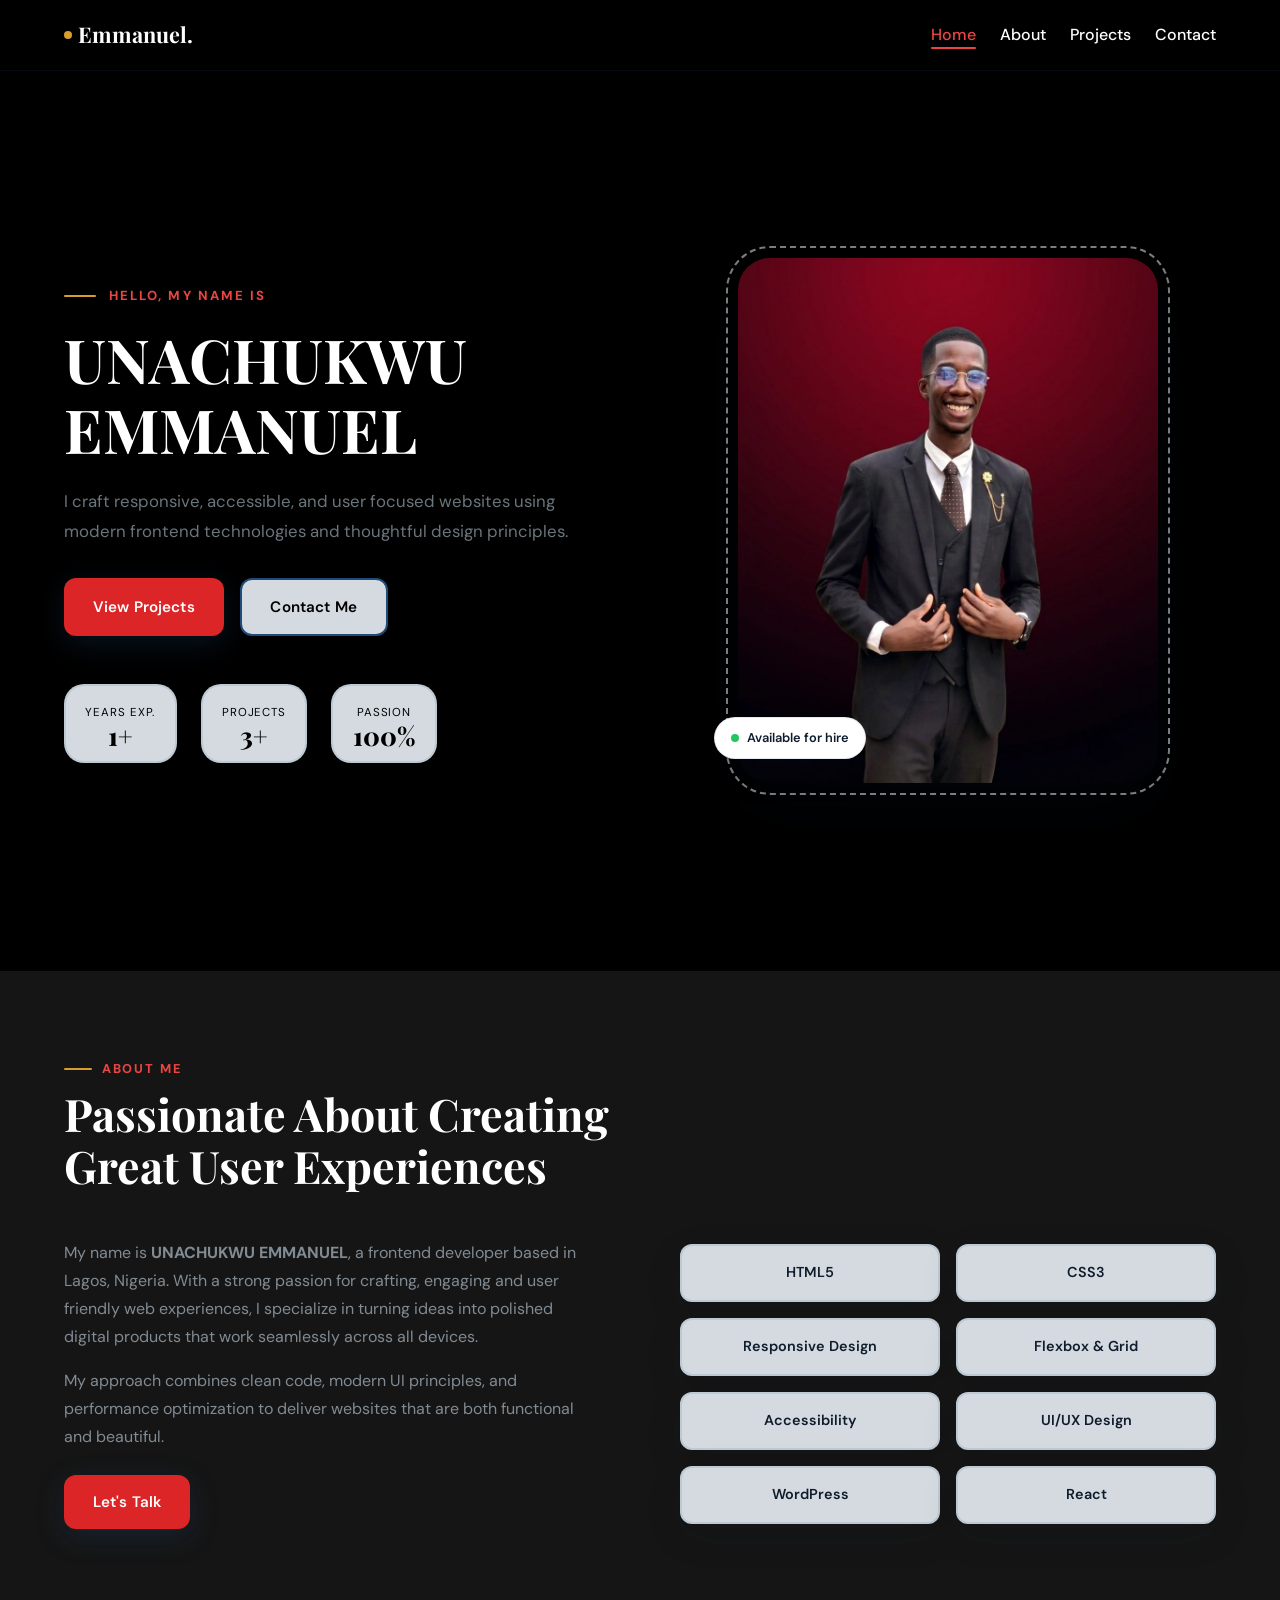
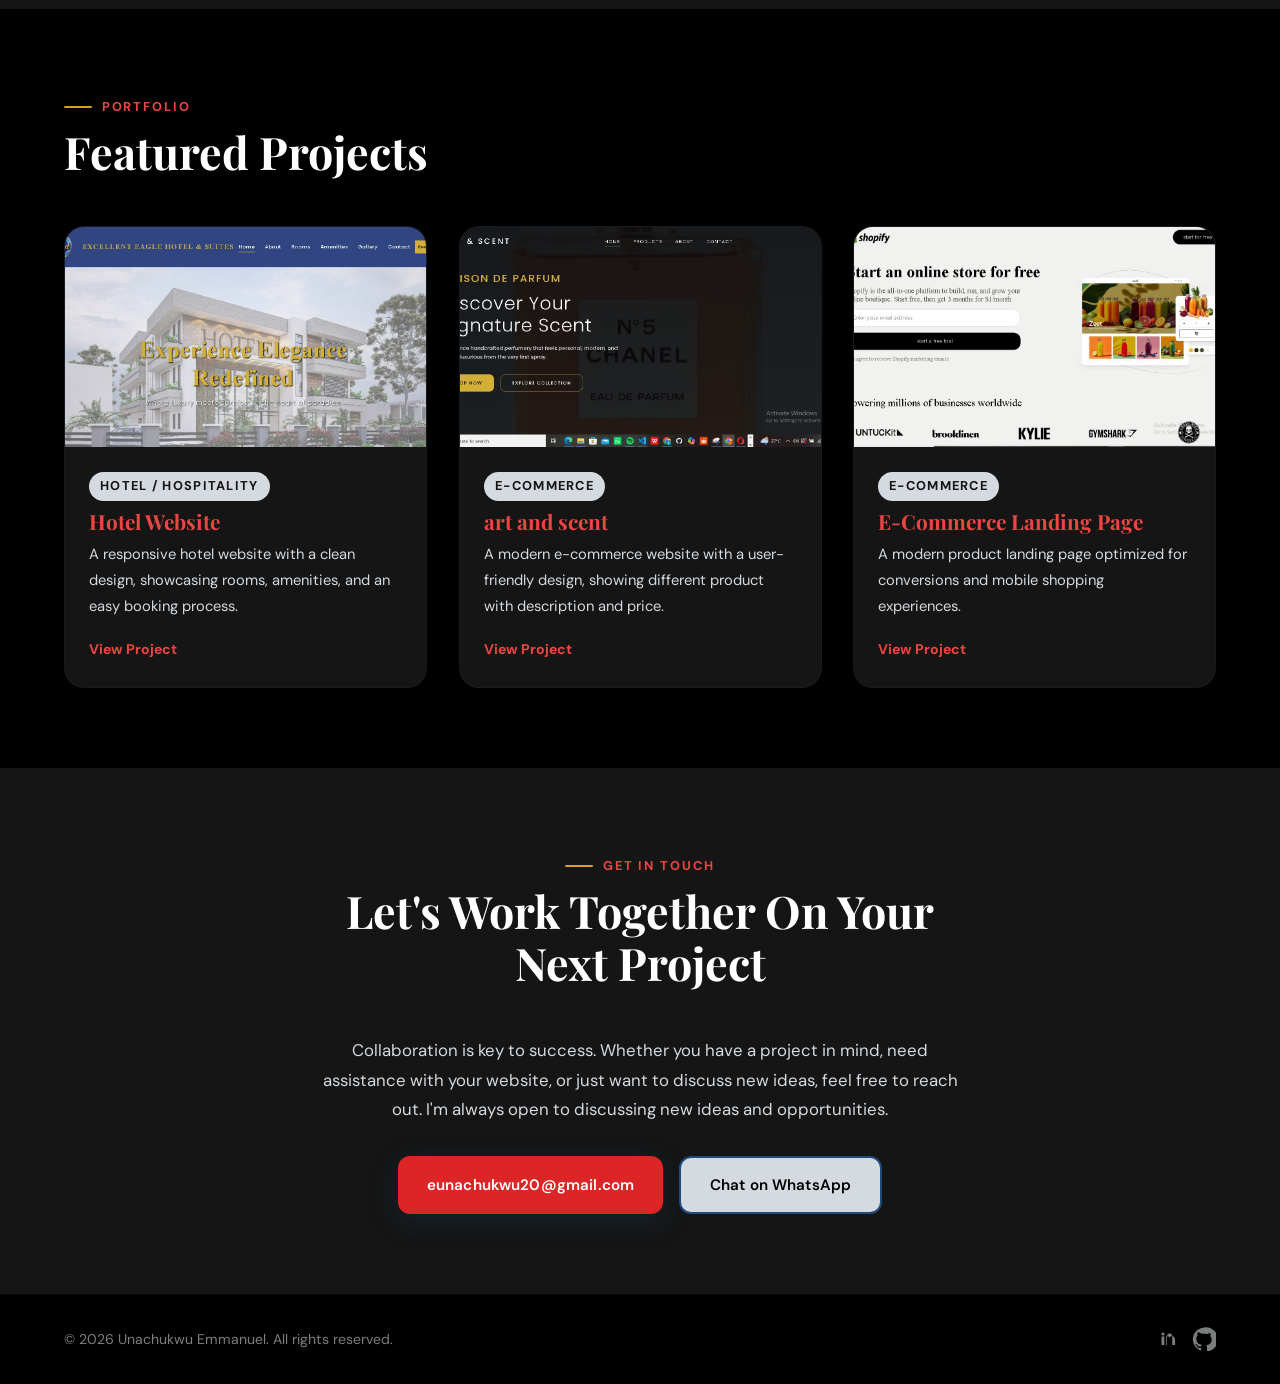
==== commit d65290c3: "first commit" ====
--- a/index.html
+++ b/index.html
@@ -10,10 +10,10 @@
   <link
     href="https://fonts.googleapis.com/css2?family=DM+Sans:ital,opsz,wght@0,9..40,300;0,9..40,400;0,9..40,600;0,9..40,700;1,9..40,400&family=Playfair+Display:wght@700;800&display=swap"
     rel="stylesheet"/>
- <link rel="stylesheet" href="chat.css" />
+  <link rel="stylesheet" href="chat.css" />
 </head>
 <body>
- 
+
   <!-- =====================
        HEADER / NAVIGATION
   ====================== -->
@@ -45,12 +45,9 @@
         <div class="hero__text">
           <p class="hero__eyebrow">
             <span class="eyebrow-line"></span>
-            Front-End Developer
+            <b>Hello, My name is</b>
           </p>
-
-          <h1 class="hero__headline">
-            Building <em>clean</em> &amp;<br>modern web<br>experiences.
-          </h1>
+          <h1 class="hero__headline">UNACHUKWU EMMANUEL</h1>
 
           <p class="hero__description">
             I craft responsive, accessible, and user focused websites using
@@ -82,7 +79,7 @@
         <!-- Image side -->
         <div class="hero__image">
           <div class="hero__image-frame">
-            <img src="./images/port-pics.jpg" alt="Emmanuel Unachukwu front-end Developer portrait" />
+            <img src="./images/port pics2.jpeg" alt="Emmanuel Unachukwu front-end Developer portrait" />
             <div class="hero__image-badge">
               <span class="badge-dot"></span>
               Available for hire
@@ -90,19 +87,22 @@
           </div>
         </div>
       </div>
-
-         <!-- ABOUT SECTION -->
-    <section id="about" class="about section">
+    </section>
+
+    <!-- =====================
+         ABOUT SECTION
+    ====================== -->
+    <section id="about" class="aboutsection">
       <div class="container">
         <div class="section-heading reveal">
           <p class="section-subtitle">About Me</p>
-          <h2>Passionate About Creating<br><em>Great User Experiences</em></h2>
+          <h2>Passionate About Creating <br>Great User Experiences</h2>
         </div>
 
         <div class="about__content">
           <div class="about__text reveal">
             <p>
-              My name is <strong>UNACHUKWU EMMANUEL</strong>, a frontend developer based in
+              My name is <b>UNACHUKWU EMMANUEL</b>, a frontend developer based in
               Lagos, Nigeria. With a strong passion for crafting, engaging and user friendly
               web experiences, I specialize in turning ideas into polished digital products
               that work seamlessly across all devices.
@@ -132,11 +132,11 @@
     <!-- =====================
          PROJECTS SECTION
     ====================== -->
-    <section id="projects" class="projects section">
+    <section id="projects" class="projectssection">
       <div class="container">
         <div class="section-heading reveal">
           <p class="section-subtitle">Portfolio</p>
-          <h2>Featured <em>Projects</em></h2>
+          <h2>Featured Projects</h2>
         </div>
 
         <div class="projects-grid">
@@ -161,13 +161,16 @@
           <!-- Card 2 -->
           <article class="project-card reveal" style="--i:1">
             <div class="project-card__img-wrap">
-              <img src="./images/screenshot-shopify.jpg" alt="Creative portfolio project" />
-            </div>
-            <div class="project-card__body">
-              <span class="project-card__tag">Portfolio</span>
-              <h3>Creative Portfolio</h3>
-              <p>A minimalist portfolio website focused on performance, accessibility, and smooth user interactions.</p>
-              <a href="#" class="project-link">View Project </a>
+              <img src="./images/Screenshot art-scent.jpg" alt="Creative portfolio project" />
+            </div>
+            <div class="project-card__body">
+              <span class="project-card__tag">e-commerce</span>
+              <h3>art and scent</h3>
+              <p>A modern e-commerce website with a user-friendly design, showing different product with description and price.</p>
+              <a href="https://art-and-scent.vercel.app" 
+              target="_blank"
+              rel="noopener noreferrer"
+              class="project-link">View Project</a>
             </div>
           </article>
 
@@ -180,11 +183,12 @@
               <span class="project-card__tag">E-Commerce</span>
               <h3>E-Commerce Landing Page</h3>
               <p>A modern product landing page optimized for conversions and mobile shopping experiences.</p>
-              <button>View Project<a href="#" class="project-link">View Project →</a></button>
+              <a href="#" class="project-link">View Project</a>
             </div>
           </article>
+
           <!-- Card 4 -->
-          <article class="project-card reveal" style="--i:3">
+          <!-- <article class="project-card reveal" style="--i:3">
             <div class="project-card__img-wrap">
               <img
                 src="https://images.unsplash.com/photo-1516321318423-f06f85e504b3?q=80&w=1200&auto=format&fit=crop"
@@ -195,25 +199,25 @@
               <span class="project-card__tag">UI Concept</span>
               <h3>Team Collaboration UI</h3>
               <p>A sleek interface concept for team communication and project management tools.</p>
-              <button>View Project <a href="#" class="project-link">View Project </a></button>
-            </div>
-          </article>
-        </div>
-      </div>
-    </section>
+              <a href="#" class="project-link">View Project</a>
+            </div>
+          </article> -->
+        </div>
+      </div>
+    </section>
+
     <!-- =====================
          CONTACT SECTION
     ====================== -->
-    <section id="contact" class="contact section">
+    <section id="contact" class="contactsection">
       <div class="container contact__content reveal">
         <div class="section-heading">
           <p class="section-subtitle">Get In Touch</p>
-          <h2>Let's Work <em>Together</em></h2>
+          <h2>Let's Work Together On Your Next Project</h2>
         </div>
 
         <p class="contact__text">
-          I'm open to freelance opportunities, collaborations, and full-time roles.
-          Feel free to reach out i will love to hear from you.
+          Collaboration is key to success. Whether you have a project in mind, need assistance with your website, or just want to discuss new ideas, feel free to reach out. I'm always open to discussing new ideas and opportunities.
         </p>
 
         <div class="contact__buttons">
@@ -237,24 +241,20 @@
   ====================== -->
   <footer class="footer">
     <div class="container footer__content">
-      <p class="footer__copy">&copy; <span id="footerYear"></span> Unachukwu Emmanuel. All rights reserved.</p>
-
-      <div class="footer__links">
-        <a
-          href="https://www.linkedin.com/in/emmanuel-unachukwu"
-          target="_blank"
-          rel="noopener noreferrer"
-          aria-label="LinkedIn"
-        >
-          <img src="./images/linkedin.png" alt="LinkedIn" width="28" height="28" />
+      <p class="footer__copy">
+        &copy; <span id="footerYear"></span> Unachukwu Emmanuel. All rights reserved.
+      </p>
+
+      <div class="footer__links" aria-label="Social links">
+        <a href="https://www.linkedin.com/in/emmanuel-unachukwu" target="_blank" rel="noopener noreferrer" aria-label="LinkedIn">
+          <svg viewBox="0 0 24 24" aria-hidden="true">
+            <path d="M6.94 8.5A1.56 1.56 0 1 0 6.94 5.38a1.56 1.56 0 0 0 0 3.12ZM5.5 9.5h2.88V18H5.5zM10.1 9.5h2.76v1.16h.04c.38-.72 1.32-1.48 2.72-1.48 2.91 0 3.45 1.91 3.45 4.4V18H16.2v-7.4c0-1.77-.03-4.04-2.46-4.04-2.47 0-2.85 1.93-2.85 3.92V18H10.1z"/>
+          </svg>
         </a>
-        <a
-          href="https://github.com/settings/profile"
-          target="_blank"
-          rel="noopener noreferrer"
-          aria-label="GitHub"
-        >
-          <img src="./images/github.png" alt="GitHub" width="28" height="28" />
+        <a href="https://github.com/Emmycodes222" target="_blank" rel="noopener noreferrer" aria-label="GitHub">
+          <svg viewBox="0 0 24 24" aria-hidden="true">
+            <path d="M12 .5a12 12 0 0 0-3.79 23.04c.6.11.82-.26.82-.58v-2.03c-3.34.73-4.04-1.43-4.04-1.43-.54-1.38-1.33-1.75-1.33-1.75-1.09-.74.08-.73.08-.73 1.2.09 1.83 1.24 1.83 1.24 1.07 1.83 2.8 1.3 3.48 1 .11-.78.42-1.3.76-1.6-2.66-.3-5.46-1.33-5.46-5.93 0-1.31.47-2.38 1.24-3.22-.12-.3-.54-1.52.12-3.17 0 0 1.01-.32 3.3 1.23A11.5 11.5 0 0 1 12 6.8c1.02 0 2.05.14 3.01.41 2.29-1.55 3.3-1.23 3.3-1.23.66 1.65.24 2.87.12 3.17.77.84 1.24 1.91 1.24 3.22 0 4.61-2.8 5.62-5.47 5.92.43.37.82 1.1.82 2.22v3.29c0 .32.22.69.83.57A12 12 0 0 0 12 .5Z"/>
+          </svg>
         </a>
       </div>
     </div>
--- a/chat.css
+++ b/chat.css
@@ -1,4 +1,6 @@
-
+/* ==========================================================================
+   1. DESIGN TOKENS
+   ========================================================================== */
 * {
   --clr-primary:        #1f4b7a;
   --clr-primary-light:  #2d6cb0;
@@ -11,10 +13,12 @@
   --clr-bg:             #f4f6f9;
   --clr-border:         rgba(31, 75, 122, 0.12);
 
-  --font-display: "Poppins", system-ui, sans-serif;
-  --font-body:    "Poppins", system-ui, sans-serif;
+  /* Fonts actually loaded in <head>: Playfair Display (display) + DM Sans (body) */
+  --font-display: "Playfair Display", Georgia, serif;
+  --font-body:    "DM Sans", system-ui, sans-serif;
 
   /* Spacing scale */
+  --space-2xs: 0.35rem;
   --space-xs:  0.5rem;
   --space-sm:  1rem;
   --space-md:  1.5rem;
@@ -34,14 +38,16 @@
   --shadow-lg: 0 24px 64px rgba(15, 23, 42, 0.16);
 
   /* Motion */
-  --ease-out:   cubic-bezier(0.16, 1, 0.3, 1);
+  --ease-out:    cubic-bezier(0.16, 1, 0.3, 1);
   --ease-in-out: cubic-bezier(0.45, 0, 0.55, 1);
-  --duration-fast:   200ms;
-  --duration-base:   350ms;
-  --duration-slow:   700ms;
-}
-
-/* 2. RESET & BOX MODEL */
+  --duration-fast: 200ms;
+  --duration-base: 350ms;
+  --duration-slow: 700ms;
+}
+
+/* ==========================================================================
+   2. RESET & BOX MODEL
+   ========================================================================== */
 *,
 *::before,
 *::after {
@@ -55,23 +61,26 @@
   -webkit-text-size-adjust: 100%;
 }
 
+/* Prevent any child from forcing horizontal scroll on small screens */
+html, body {
+  max-width: 100%;
+  overflow-x: hidden;
+}
+
 ul, ol { list-style: none; }
-img     { display: block; width: 100%; max-width: 100%; }
-a       { color: inherit; }
-button  { font: inherit; cursor: pointer; border: none; background: none; }
-
+img    { display: block; width: 100%; max-width: 100%; }
+a      { color: inherit; }
+button { font: inherit; cursor: pointer; border: none; background: none; }
 
 /* ==========================================================================
    3. BASE STYLES
    ========================================================================== */
-
 body {
   font-family:      var(--font-body);
   font-size:        1rem;
   line-height:      1.75;
   color:            var(--clr-dark);
   background-color: var(--clr-bg);
-  overflow-x:       hidden;
 }
 
 /* Subtle radial gradient atmosphere */
@@ -94,9 +103,9 @@
   color: var(--clr-dark);
 }
 
-h1 { font-size: clamp(2.2rem, 5vw, 3.8rem); }
-h2 { font-size: clamp(1.8rem, 4vw, 2.8rem); }
-h3 { font-size: 1.3rem; }
+h1 { font-size: clamp(2rem, 8vw, 3.8rem); }
+h2 { font-size: clamp(1.6rem, 6vw, 2.8rem); }
+h3 { font-size: clamp(1.1rem, 3vw, 1.3rem); }
 
 em {
   font-style: italic;
@@ -105,11 +114,9 @@
 
 strong { color: var(--clr-dark); }
 
-
 /* ==========================================================================
    4. LAYOUT UTILITIES
    ========================================================================== */
-
 .container {
   width: min(90%, 1200px);
   margin-inline: auto;
@@ -120,28 +127,16 @@
   position: relative;
   z-index: 1;
 }
-   /* 5. CURSOR GLOW (desktop only) */
-
-/* .cursor-glow {
-  position: fixed;
-  width: 480px;
-  height: 480px;
-  border-radius: 50%;
-  background: radial-gradient(circle,
-    rgba(31, 75, 122, 0.10) 0%,
-    transparent 70%
-  );
-  pointer-events: none;
-  transform: translate(-50%, -50%);
-  transition: left 0.08s linear, top 0.08s linear;
-  z-index: 0;
-  will-change: left, top;
-} */
-
-   /* 6. SECTION HEADINGS */
-  
+
+/* ==========================================================================
+   5. SECTION HEADINGS
+   ========================================================================== */
 .section-heading {
   margin-bottom: var(--space-xl);
+}
+
+.section-heading h2 {
+  color: white;
 }
 
 .section-subtitle {
@@ -152,7 +147,7 @@
   font-weight: 700;
   letter-spacing: 0.15em;
   text-transform: uppercase;
-  color: var(--clr-accent);
+  color: rgb(235, 70, 66);
   margin-bottom: var(--space-xs);
 }
 
@@ -164,7 +159,10 @@
   background: var(--clr-accent);
   border-radius: var(--radius-full);
 }
-   /* 7. BUTTONS */
+
+/* ==========================================================================
+   6. BUTTONS
+   ========================================================================== */
 .btn {
   display: inline-flex;
   align-items: center;
@@ -177,11 +175,11 @@
   text-decoration: none;
   letter-spacing: 0.01em;
   transition:
-    transform      var(--duration-base) var(--ease-out),
-    box-shadow     var(--duration-base) var(--ease-out),
-    background     var(--duration-base) ease,
-    color          var(--duration-base) ease,
-    border-color   var(--duration-base) ease;
+    transform    var(--duration-base) var(--ease-out),
+    box-shadow   var(--duration-base) var(--ease-out),
+    background   var(--duration-base) ease,
+    color        var(--duration-base) ease,
+    border-color var(--duration-base) ease;
   cursor: pointer;
   position: relative;
   overflow: hidden;
@@ -198,9 +196,8 @@
 }
 .btn:hover::after { opacity: 1; }
 
-/* Primary */
 .btn--primary {
-  background: linear-gradient(135deg, var(--clr-primary), var(--clr-primary-light));
+  background: rgb(220, 37, 39);
   color: #fff;
   box-shadow: 0 8px 28px rgba(31, 75, 122, 0.25);
 }
@@ -212,29 +209,26 @@
   transform: translateY(-1px);
 }
 
-/* Outline */
 .btn--outline {
   border: 2px solid var(--clr-primary);
-  color: var(--clr-primary);
-  background: rgba(255, 255, 255, 0.8);
+  color: black;
+  background: rgb(212, 218, 223);
 }
 .btn--outline:hover {
-  background: var(--clr-primary);
+  background: rgb(220, 37, 39);
   color: #fff;
   transform: translateY(-3px);
   box-shadow: 0 12px 32px rgba(31, 75, 122, 0.2);
 }
 
-
-/* ==========================================================================
-   8. HEADER / NAVIGATION
-   ========================================================================== */
-
+/* ==========================================================================
+   7. HEADER / NAVIGATION
+   ========================================================================== */
 .header {
   position: sticky;
   top: 0;
   z-index: 100;
-  background: rgba(244, 246, 249, 0.88);
+  background: black;
   backdrop-filter: blur(18px);
   -webkit-backdrop-filter: blur(18px);
   border-bottom: 1px solid var(--clr-border);
@@ -243,11 +237,10 @@
 }
 
 .header.scrolled {
-  background: rgba(244, 246, 249, 0.97);
+  background: rgb(21, 21, 21);
   box-shadow: 0 8px 32px rgba(15, 23, 42, 0.08);
 }
 
-/* Navbar layout */
 .navbar {
   display: flex;
   align-items: center;
@@ -256,7 +249,6 @@
   gap: var(--space-sm);
 }
 
-/* Logo */
 .logo {
   display: inline-flex;
   align-items: center;
@@ -265,10 +257,10 @@
   font-size: 1.35rem;
   font-weight: 700;
   text-decoration: none;
-  color: var(--clr-dark);
+  color: white;
   transition: color var(--duration-fast) ease;
 }
-.logo:hover { color: var(--clr-primary); }
+.logo:hover { color: rgb(235, 70, 66); }
 
 .logo-dot {
   width: 8px;
@@ -278,7 +270,6 @@
   display: inline-block;
 }
 
-/* Nav links */
 .nav-links {
   display: flex;
   gap: 1.5rem;
@@ -288,12 +279,11 @@
   position: relative;
   font-weight: 500;
   text-decoration: none;
-  color: var(--clr-dark);
+  color: white;
   padding-bottom: 4px;
   transition: color var(--duration-fast) ease;
 }
 
-/* Animated underline */
 .nav-link::after {
   content: "";
   position: absolute;
@@ -301,25 +291,23 @@
   left: 0;
   width: 0;
   height: 2px;
-  background: var(--clr-primary);
+  background: rgb(235, 70, 66);
   border-radius: var(--radius-full);
   transition: width var(--duration-base) var(--ease-out);
 }
 
 .nav-link:hover,
-.nav-link.active { color: var(--clr-primary); }
+.nav-link.active { color: rgb(235, 70, 66); }
 .nav-link:hover::after,
 .nav-link.active::after { width: 100%; }
 
-/* Mobile toggle (hidden checkbox trick) */
+/* Mobile menu toggle — hidden checkbox trick, revealed at 768px */
 .nav-toggle       { display: none; }
 .nav-toggle-label { display: none; }
 
-
-/* ==========================================================================
-   9. HERO SECTION
-   ========================================================================== */
-
+/* ==========================================================================
+   8. HERO SECTION
+   ========================================================================== */
 .hero {
   min-height: 100vh;
   display: flex;
@@ -330,19 +318,18 @@
   padding-block: var(--space-2xl);
   z-index: 1;
   overflow: hidden;
-}
-
-/* Hero two-column layout */
+  background-color: black;
+}
+
 .hero__content {
   display: grid;
-  grid-template-columns: 1fr 1fr;
+  grid-template-columns: minmax(0, 1fr) minmax(0, 1fr);
   align-items: center;
   gap: var(--space-2xl);
   position: relative;
   z-index: 1;
 }
 
-/* --- Hero Text --- */
 .hero__eyebrow {
   display: inline-flex;
   align-items: center;
@@ -351,9 +338,8 @@
   font-weight: 700;
   letter-spacing: 0.16em;
   text-transform: uppercase;
-  color: var(--clr-accent);
+  color: rgb(235, 70, 66);
   margin-bottom: var(--space-sm);
-
   opacity: 0;
   transform: translateY(20px);
   animation: fadeUp var(--duration-slow) var(--ease-out) 0.1s both;
@@ -368,16 +354,18 @@
 }
 
 .hero__headline {
-  font-size:(2.4rem, 5vw, 4rem);
   margin-bottom: var(--space-md);
   opacity: 0;
   transform: translateY(24px);
   animation: fadeUp var(--duration-slow) var(--ease-in-out) 0.4s both;
+  color: white;
+  word-break: break-word;
 }
 
 .hero__description {
   max-width: 540px;
   font-size: 1.05rem;
+  color: rgb(106, 117, 123);
   opacity: 0;
   transform: translateY(24px);
   animation: fadeUp var(--duration-slow) var(--ease-out) 0.4s both;
@@ -393,9 +381,10 @@
   animation: fadeUp var(--duration-slow) var(--ease-out) 0.55s both;
 }
 
-/* Stat badges */
+/* Stat badges — wrap and shrink gracefully on narrow screens */
 .hero__stats {
   display: flex;
+  flex-wrap: wrap;
   gap: var(--space-md);
   margin-top: var(--space-xl);
   opacity: 0;
@@ -407,7 +396,7 @@
   display: flex;
   flex-direction: column-reverse;
   align-items: center;
-  background: var(--clr-surface);
+  background: rgb(212, 218, 223);
   border: 2px solid var(--clr-border);
   border-radius: var(--radius-md);
   padding: 0.8rem 1.2rem;
@@ -416,7 +405,7 @@
 }
 
 .stat-badge:hover {
-  transform: translatex(4px) translateY(-4px);
+  transform: translateX(4px) translateY(-4px);
   box-shadow: var(--shadow-lg);
 }
 
@@ -424,7 +413,7 @@
   font-family: var(--font-display);
   font-size: 1.6rem;
   font-weight: 800;
-  color: var(--clr-primary);
+  color: black;
   line-height: 1;
 }
 
@@ -432,8 +421,9 @@
   font-size: 0.72rem;
   letter-spacing: 0.08em;
   text-transform: uppercase;
-  color: var(--clr-body);
+  color: black;
   margin-top: 0.25rem;
+  white-space: nowrap;
 }
 
 /* --- Hero Image --- */
@@ -448,7 +438,8 @@
 .hero__image-frame {
   position: relative;
   max-width: 480px;
-  width: 60%;
+  width: min(100%, 420px);
+  margin-inline: auto;
 }
 
 .hero__image-frame img {
@@ -456,20 +447,20 @@
   box-shadow: var(--shadow-lg);
   object-fit: cover;
   aspect-ratio: 4 / 5;
-}
-
-/* Decorative corner accent */
+  height: auto;
+}
+
+/* Decorative rotating corner accent */
 .hero__image-frame::before {
   content: "";
   position: absolute;
   inset: -12px;
-  border: 2px dashed var(--clr-border);
+  border: 2px dashed rgb(122, 126, 127);
   border-radius: calc(var(--radius-lg) + 12px);
   pointer-events: none;
   animation: spinSlow 40s linear infinite;
 }
 
-/* Available badge */
 .hero__image-badge {
   position: absolute;
   bottom: 1.5rem;
@@ -486,6 +477,7 @@
   color: var(--clr-dark);
   box-shadow: var(--shadow-md);
   animation: badgePop 0.6s var(--ease-out) 1s both;
+  white-space: nowrap;
 }
 
 .badge-dot {
@@ -494,20 +486,32 @@
   border-radius: 50%;
   background: #22c55e;
   animation: pulse 2s ease infinite;
-}
-
-   /* 10. ABOUT SECTION */
+  flex-shrink: 0;
+}
+
+/* ==========================================================================
+   9. ABOUT SECTION
+   ========================================================================== */
+.aboutsection {
+  background-color: rgb(21, 21, 21);
+  padding-block: 5rem;
+}
+
 .about__content {
   display: grid;
   grid-template-columns: 1fr 1fr;
   align-items: center;
   gap: var(--space-2xl);
 }
+
 .about__text p + p {
   margin-top: var(--space-sm);
 }
 
-/* Skills grid */
+.about__text p {
+  color: rgb(129, 139, 147);
+}
+
 .skills-grid {
   display: grid;
   grid-template-columns: repeat(2, 1fr);
@@ -515,7 +519,7 @@
 }
 
 .skill-card {
-  background: var(--clr-surface);
+  background: rgb(212, 218, 223);
   border: 2px solid var(--clr-border);
   border-radius: var(--radius-sm);
   box-shadow: var(--shadow-md);
@@ -525,33 +529,38 @@
   font-size: 0.9rem;
   color: var(--clr-dark);
   cursor: default;
-
-  /* Staggered entry animation applied via JS/class */
   transition:
-    transform     var(--duration-base) var(--ease-out),
-    box-shadow    var(--duration-base) ease,
-    background    var(--duration-base) ease,
-    color         var(--duration-base) ease,
-    border-color  var(--duration-base) ease;
+    transform    var(--duration-base) var(--ease-out),
+    box-shadow   var(--duration-base) ease,
+    background   var(--duration-base) ease,
+    color        var(--duration-base) ease,
+    border-color var(--duration-base) ease;
 }
 
 .skill-card:hover {
   transform: translateY(-6px) scale(1.02);
   box-shadow: var(--shadow-md);
-  background: var(--clr-primary);
+  background: rgb(235, 70, 66);
   color: #fff;
   border-color: var(--clr-primary);
 }
 
-   /* 11. PROJECTS SECTION */
+/* ==========================================================================
+   10. PROJECTS SECTION
+   ========================================================================== */
+.projectssection {
+  background-color: black;
+  padding-block: 5rem;
+}
+
 .projects-grid {
   display: grid;
-  grid-template-columns: repeat(3, minmax(300px, 1fr));
+  grid-template-columns: repeat(3, minmax(0, 1fr));
   gap: var(--space-lg);
 }
-/* Project card */
+
 .project-card {
-  background: var(--clr-surface);
+  background: rgb(21, 21, 21);
   border: 1px solid var(--clr-border);
   border-radius: var(--radius-md);
   overflow: hidden;
@@ -565,7 +574,6 @@
   box-shadow: var(--shadow-lg);
 }
 
-/* Image wrapper with overlay */
 .project-card__img-wrap {
   position: relative;
   overflow: hidden;
@@ -582,19 +590,19 @@
 }
 .project-card:hover .project-card__overlay { opacity: 1; }
 
-/* Card body */
 .project-card__body {
   padding: var(--space-md);
 }
 
+/* Tag pill — lightened so it's actually visible against the card's dark background */
 .project-card__tag {
   display: inline-block;
-  font-size: 0.72rem;
+  font-size: 0.8rem;
   font-weight: 700;
   letter-spacing: 0.1em;
   text-transform: uppercase;
-  color: var(--clr-accent);
-  background: var(--clr-accent-light);
+  color: rgb(21, 21, 21);
+  background: rgb(212, 218, 223);
   padding: 0.2rem 0.7rem;
   border-radius: var(--radius-full);
   margin-bottom: 0.6rem;
@@ -602,11 +610,13 @@
 
 .project-card__body h3 {
   margin-bottom: 0.5rem;
+  color: rgb(235, 70, 66);
 }
 
 .project-card__body p {
   font-size: 0.92rem;
   margin-bottom: var(--space-sm);
+  color: rgb(212, 218, 223);
 }
 
 .project-link {
@@ -616,7 +626,7 @@
   font-weight: 700;
   font-size: 0.88rem;
   text-decoration: none;
-  color: var(--clr-primary);
+  color: rgb(235, 70, 66);
   transition: gap var(--duration-fast) ease, color var(--duration-fast) ease;
 }
 .project-link:hover {
@@ -624,30 +634,42 @@
   gap: 0.6rem;
 }
 
-   /* 12. CONTACT SECTION */
+/* ==========================================================================
+   11. CONTACT SECTION
+   ========================================================================== */
+.contactsection {
+  background-color: rgb(21, 21, 21);
+  padding-block: 5rem;
+}
+
 .contact__content {
   text-align: center;
   max-width: 640px;
   margin-inline: auto;
 }
+
 .contact__text {
   font-size: 1.05rem;
   margin-bottom: var(--space-lg);
-}
+  color: rgb(212, 218, 223);
+}
+
 .contact__buttons {
   display: flex;
   flex-wrap: wrap;
   gap: var(--space-sm);
   justify-content: center;
 }
-   /* 13. FOOTER */
+
+/* ==========================================================================
+   12. FOOTER
+   ========================================================================== */
 .footer {
   border-top: 1px solid var(--clr-border);
   padding-block: var(--space-lg);
-  background: var(--clr-surface);
-  position: relative;
-  z-index: 1;
-}
+  background: #000;
+}
+
 .footer__content {
   display: flex;
   align-items: center;
@@ -655,34 +677,42 @@
   flex-wrap: wrap;
   gap: var(--space-sm);
 }
+
 .footer__copy {
   font-size: 0.88rem;
-  color: var(--clr-body);
+  color: #7a7e7f;
+  text-align: center;
 }
 
 .footer__links {
   display: flex;
-  gap: var(--space-sm);
+  gap: 0.75rem;
   align-items: center;
 }
 
 .footer__links a {
+  display: inline-flex;
+  align-items: center;
+  justify-content: center;
+  color: #7a7e7f;
+  transition: transform 180ms ease, color 180ms ease;
+}
+
+.footer__links a:hover {
+  transform: translateY(-2px);
+  color: var(--clr-primary);
+}
+
+.footer__links svg {
+  width: 24px;
+  height: 24px;
   display: block;
-  transition: transform var(--duration-base) var(--ease-out), opacity var(--duration-base) ease;
-  opacity: 0.7;
-}
-
-.footer__links a:hover {
-  transform: translateY(-3px);
-  opacity: 1;
-}
-
-.footer__links img {
-  width: 28px;
-  height: 28px;
-  object-fit: contain;
-}
-   /* 14. SCROLL REVEAL */
+  fill: currentColor;
+}
+
+/* ==========================================================================
+   13. SCROLL REVEAL
+   ========================================================================== */
 .reveal {
   opacity: 0;
   transform: translateY(28px);
@@ -692,19 +722,30 @@
   will-change: transform, opacity;
 }
 
-/* Staggered delay for children via --i CSS variable */
 .reveal.visible {
   opacity: 1;
   transform: translateY(0);
 }
 
-/* Stagger skill cards and project cards individually */
+/* Staggered delay for children via --i CSS variable */
 .skill-card.visible,
 .project-card.visible {
   transition-delay: calc(var(--i, 0) * 80ms);
 }
-   /* 15. KEYFRAME ANIMATIONS */
-/* Page load entries */
+
+/* Respect reduced-motion preference */
+@media (prefers-reduced-motion: reduce) {
+  *, *::before, *::after {
+    animation-duration: 0.01ms !important;
+    animation-iteration-count: 1 !important;
+    transition-duration: 0.01ms !important;
+    scroll-behavior: auto !important;
+  }
+}
+
+/* ==========================================================================
+   14. KEYFRAME ANIMATIONS
+   ========================================================================== */
 @keyframes fadeUp {
   from { opacity: 0; transform: translateY(24px); }
   to   { opacity: 1; transform: translateY(0);    }
@@ -720,53 +761,50 @@
   to   { opacity: 1; transform: translateY(0);     }
 }
 
-/* Hero image frame */
 @keyframes spinSlow {
   to { transform: rotate(360deg); }
 }
 
-/* Background orbs */
-@keyframes floatOrb {
-  0%, 100% { transform: translateY(0) translateX(0); }
-  33%       { transform: translateY(-30px) translateX(20px); }
-  66%       { transform: translateY(15px) translateX(-15px); }
-}
-
-/* Available badge pop */
 @keyframes badgePop {
   from { opacity: 0; transform: scale(0.8) translateX(-8px); }
   to   { opacity: 1; transform: scale(1) translateX(0);      }
 }
 
-/* Green dot pulse */
 @keyframes pulse {
   0%, 100% { box-shadow: 0 0 0 0   rgba(34, 197, 94, 0.5); }
-  50%       { box-shadow: 0 0 0 8px rgba(34, 197, 94, 0);   }
-}
-
-/* Scroll line march */
-@keyframes scrollLine {
-  0%   { transform: scaleY(0); transform-origin: top; opacity: 1; }
-  50%  { transform: scaleY(1); transform-origin: top; opacity: 1; }
-  100% { transform: scaleY(0); transform-origin: bottom; opacity: 0; }
-}
-   /* 16. RESPONSIVE — TABLET  (max-width: 1024px) */
+  50%      { box-shadow: 0 0 0 8px rgba(34, 197, 94, 0);   }
+}
+
+/* ==========================================================================
+   15. RESPONSIVE — LARGE TABLET (max-width: 1150px)
+   Loosen the projects grid a touch earlier so 3 columns never squeeze
+   ========================================================================== */
+@media (max-width: 1150px) {
+  .projects-grid {
+    grid-template-columns: repeat(2, minmax(0, 1fr));
+  }
+}
+
+/* ==========================================================================
+   16. RESPONSIVE — TABLET (max-width: 1024px)
+   ========================================================================== */
 @media (max-width: 1024px) {
   .hero__content,
   .about__content {
     grid-template-columns: 1fr;
     text-align: center;
   }
+
   .hero__description,
   .hero__buttons,
   .hero__stats { max-width: 100%; }
 
   .hero__buttons,
-  .hero__stats  { justify-content: center; }
+  .hero__stats { justify-content: center; }
 
   .hero__eyebrow { justify-content: center; }
 
-  .hero__image { justify-content: center; }
+  .hero__image { justify-content: center; order: -1; }
 
   .hero__image-badge {
     left: 50%;
@@ -779,21 +817,26 @@
   }
 
   .about__text { text-align: left; }
-
-  .scroll-indicator { display: none; }
-}
-   /* 17. RESPONSIVE — MOBILE  (max-width: 768px) */
+}
+
+/* ==========================================================================
+   17. RESPONSIVE — MOBILE (max-width: 768px)
+   ========================================================================== */
 @media (max-width: 768px) {
 
-  /* Mobile menu */
+  /* Hamburger button */
   .nav-toggle-label {
     display: flex;
     align-items: center;
     justify-content: center;
-    width: 2rem;
-    height: 2rem;
+    width: 2.5rem;
+    height: 2.5rem;
     cursor: pointer;
     z-index: 200;
+    position: relative;
+    border: 2px solid rgba(31, 75, 122, 0.18);
+    border-radius: 999px;
+    box-shadow: 0 4px 12px rgba(15, 23, 42, 0.08);
   }
 
   .nav-toggle-label span,
@@ -801,9 +844,9 @@
   .nav-toggle-label span::after {
     content: "";
     position: absolute;
-    width: 22px;
+    width: 18px;
     height: 2.5px;
-    background: var(--clr-dark);
+    background: rgb(212, 218, 223);
     border-radius: var(--radius-full);
     transition: transform var(--duration-base) var(--ease-out), opacity var(--duration-fast) ease;
   }
@@ -811,7 +854,7 @@
   .nav-toggle-label span::before { top: -7px; }
   .nav-toggle-label span::after  { top:  7px; }
 
-  .nav-toggle:checked + .nav-toggle-label span           { background: transparent; }
+  .nav-toggle:checked + .nav-toggle-label span          { background: transparent; }
   .nav-toggle:checked + .nav-toggle-label span::before  { transform: rotate(45deg)  translateY(7px); }
   .nav-toggle:checked + .nav-toggle-label span::after   { transform: rotate(-45deg) translateY(-7px); }
 
@@ -822,7 +865,7 @@
     right: var(--space-sm);
     width: min(260px, 88vw);
     flex-direction: column;
-    background: rgba(255, 255, 255, 0.97);
+    background: rgb(212, 218, 223);
     backdrop-filter: blur(20px);
     border: 1px solid var(--clr-border);
     border-radius: var(--radius-md);
@@ -848,10 +891,9 @@
     display: block;
     padding: 0.75rem 1rem;
     border-radius: var(--radius-sm);
-    background: var(--clr-primary-xlight);
-  }
-
-  /* Layout adjustments */
+    background: black;
+  }
+
   .btn {
     width: 100%;
     text-align: center;
@@ -859,22 +901,82 @@
 
   .hero__buttons { flex-direction: column; }
 
+  .hero__stats {
+    gap: var(--space-sm);
+    justify-content: center;
+  }
+
   .skills-grid { grid-template-columns: 1fr 1fr; }
 
   .projects-grid { grid-template-columns: 1fr; }
+  .project-card__img-wrap img { height: auto; max-height: 220px; }
 
   .footer__content { flex-direction: column; text-align: center; }
-
-  .cursor-glow { display: none; }
-}
-
-   /* 18. RESPONSIVE — SMALL MOBILE  (max-width: 480px) */
-
-@media (min-width: 200px){
-
-  .hero__stats { flex-direction: column; align-items: center; }
-
-  .stat-badge { width: 100%; flex-direction: row; gap: var(--space-sm); }
-
-  .contact__buttons { flex-direction: column; align-items: center; }
+}
+
+/* ==========================================================================
+   18. RESPONSIVE — SMALL PHONES (max-width: 600px)
+   ========================================================================== */
+@media (max-width: 600px) {
+  .hero__content { row-gap: var(--space-lg); }
+
+  .hero__image-frame {
+    max-width: 100%;
+    width: min(100%, 360px);
+  }
+
+  .about__text { text-align: center; }
+
+  .skills-grid { grid-template-columns: 1fr; }
+
+  .projects-grid { gap: 1.5rem; }
+
+  .section { padding-block: var(--space-xl); }
+
+  .contact__text { font-size: 1rem; }
+
+  .footer__links { justify-content: center; }
+}
+
+/* ==========================================================================
+   19. RESPONSIVE — VERY SMALL PHONES (max-width: 400px)
+   ========================================================================== */
+@media (max-width: 400px) {
+  .hero {
+    padding-block: var(--space-xl);
+  }
+
+  .btn {
+    padding: 0.9rem 1.15rem;
+    font-size: 0.9rem;
+  }
+
+  .nav-links {
+    width: min(100%, 92vw);
+    right: 0.8rem;
+  }
+
+  .hero__stats {
+    gap: var(--space-2xs) var(--space-xs);
+  }
+
+  .stat-badge {
+    padding: 0.6rem 0.85rem;
+  }
+
+  .stat-badge__num { font-size: 1.3rem; }
+  .stat-badge__label { font-size: 0.65rem; }
+
+  .project-card__body {
+    padding: 1rem;
+  }
+
+  .contact__buttons {
+    gap: 0.75rem;
+  }
+
+  .hero__image-badge {
+    font-size: 0.75rem;
+    padding: 0.5rem 0.85rem;
+  }
 }
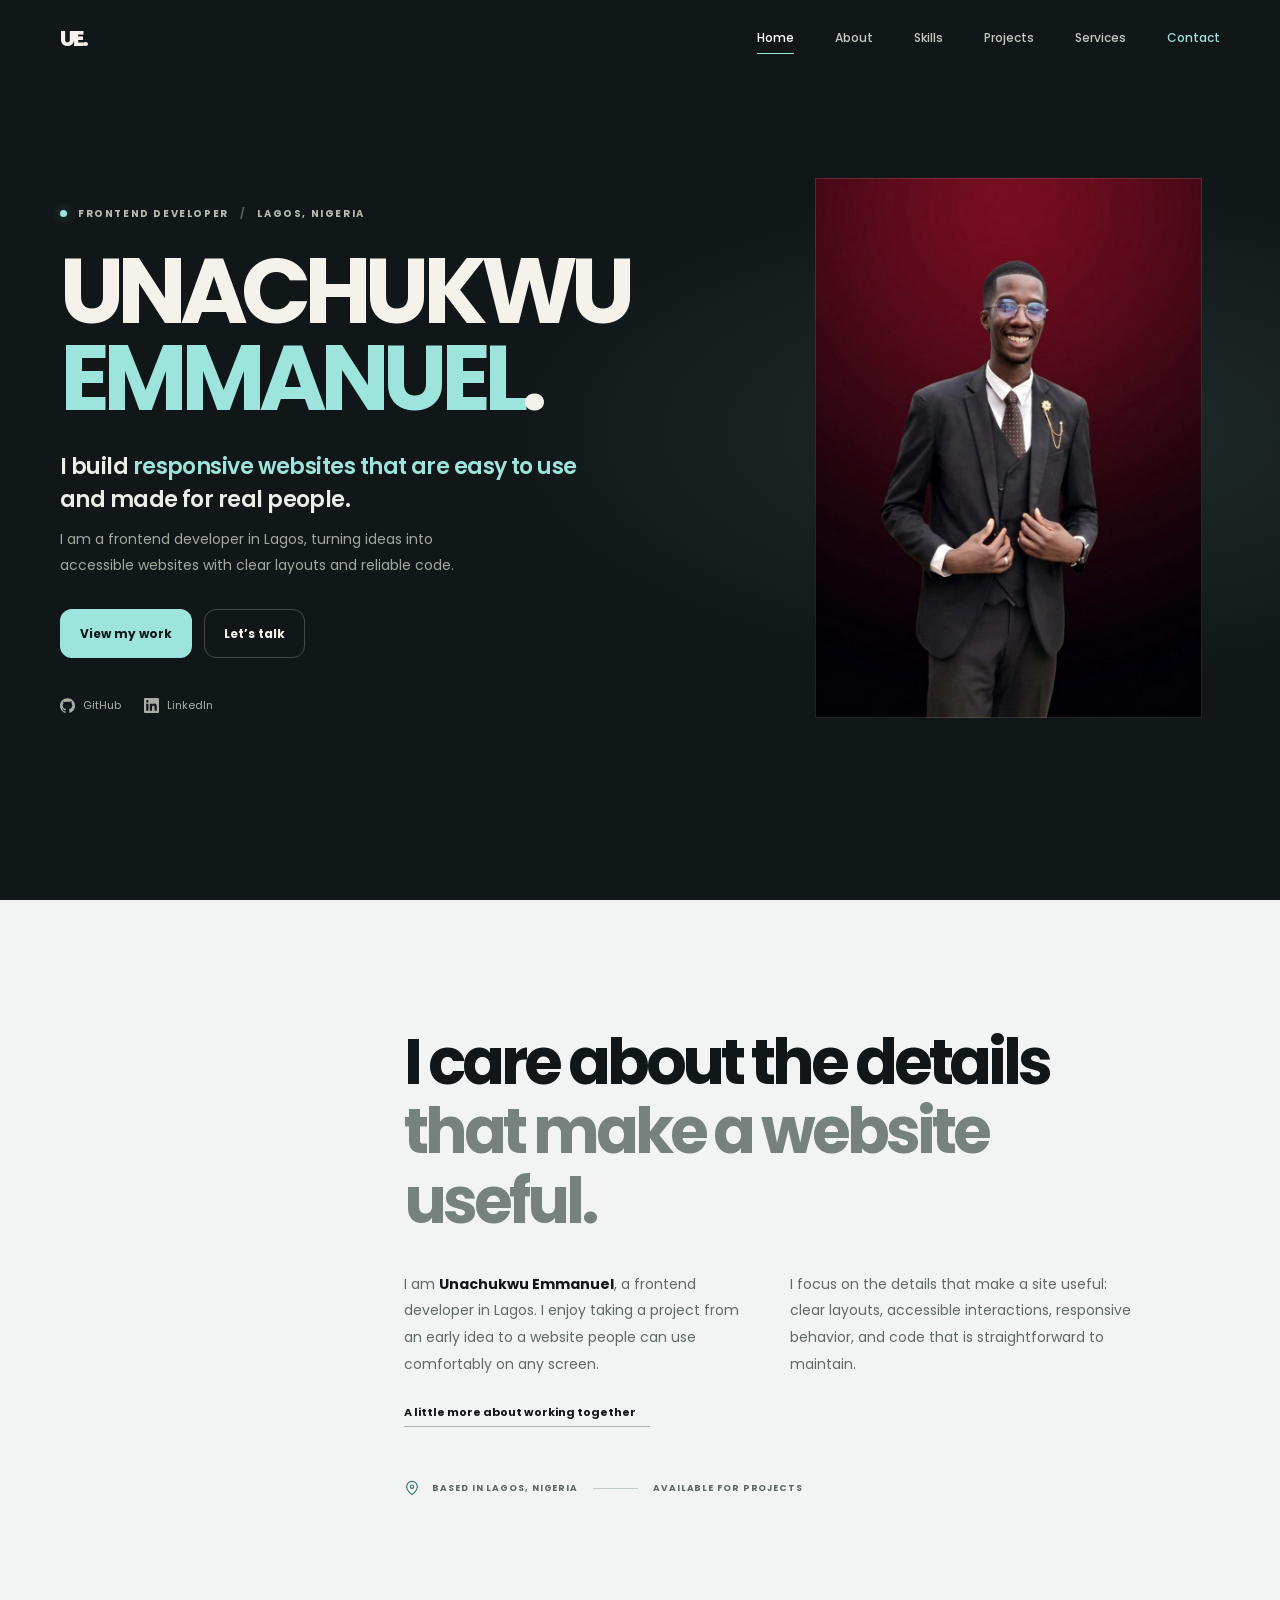
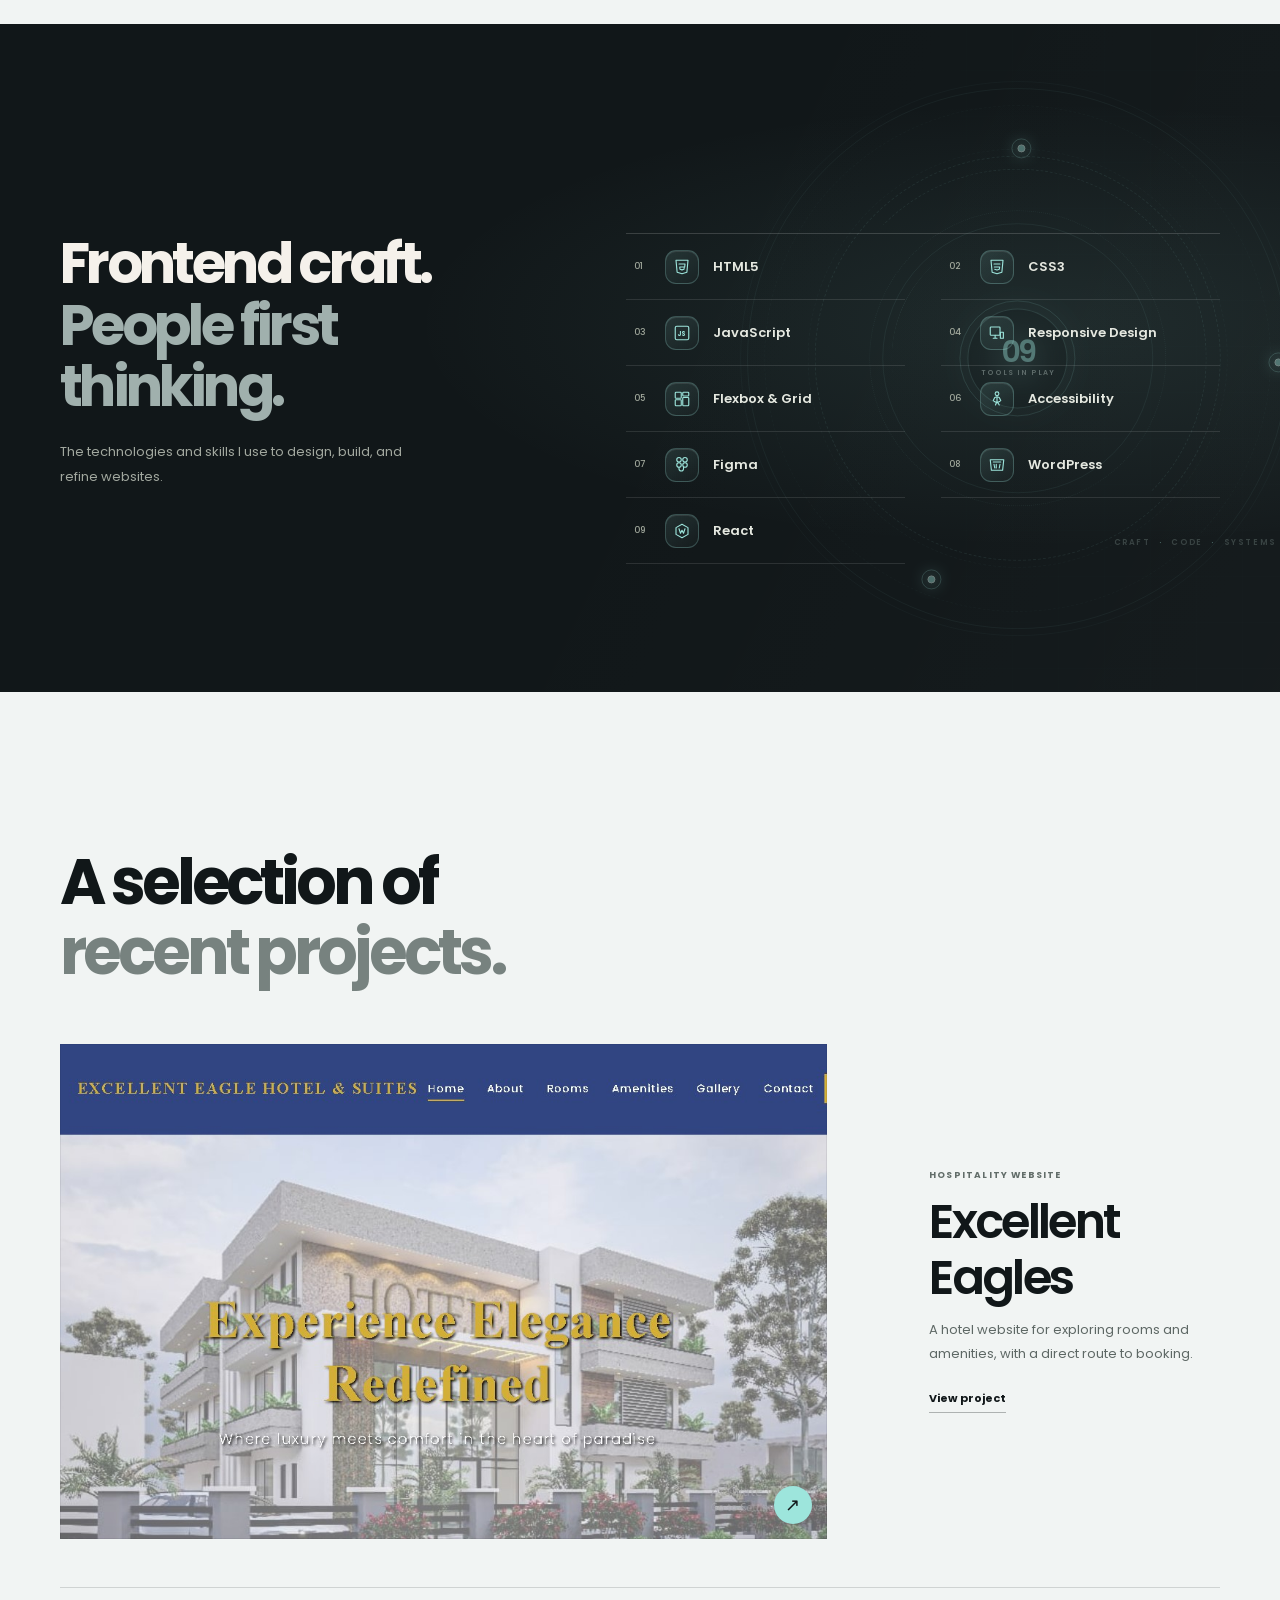
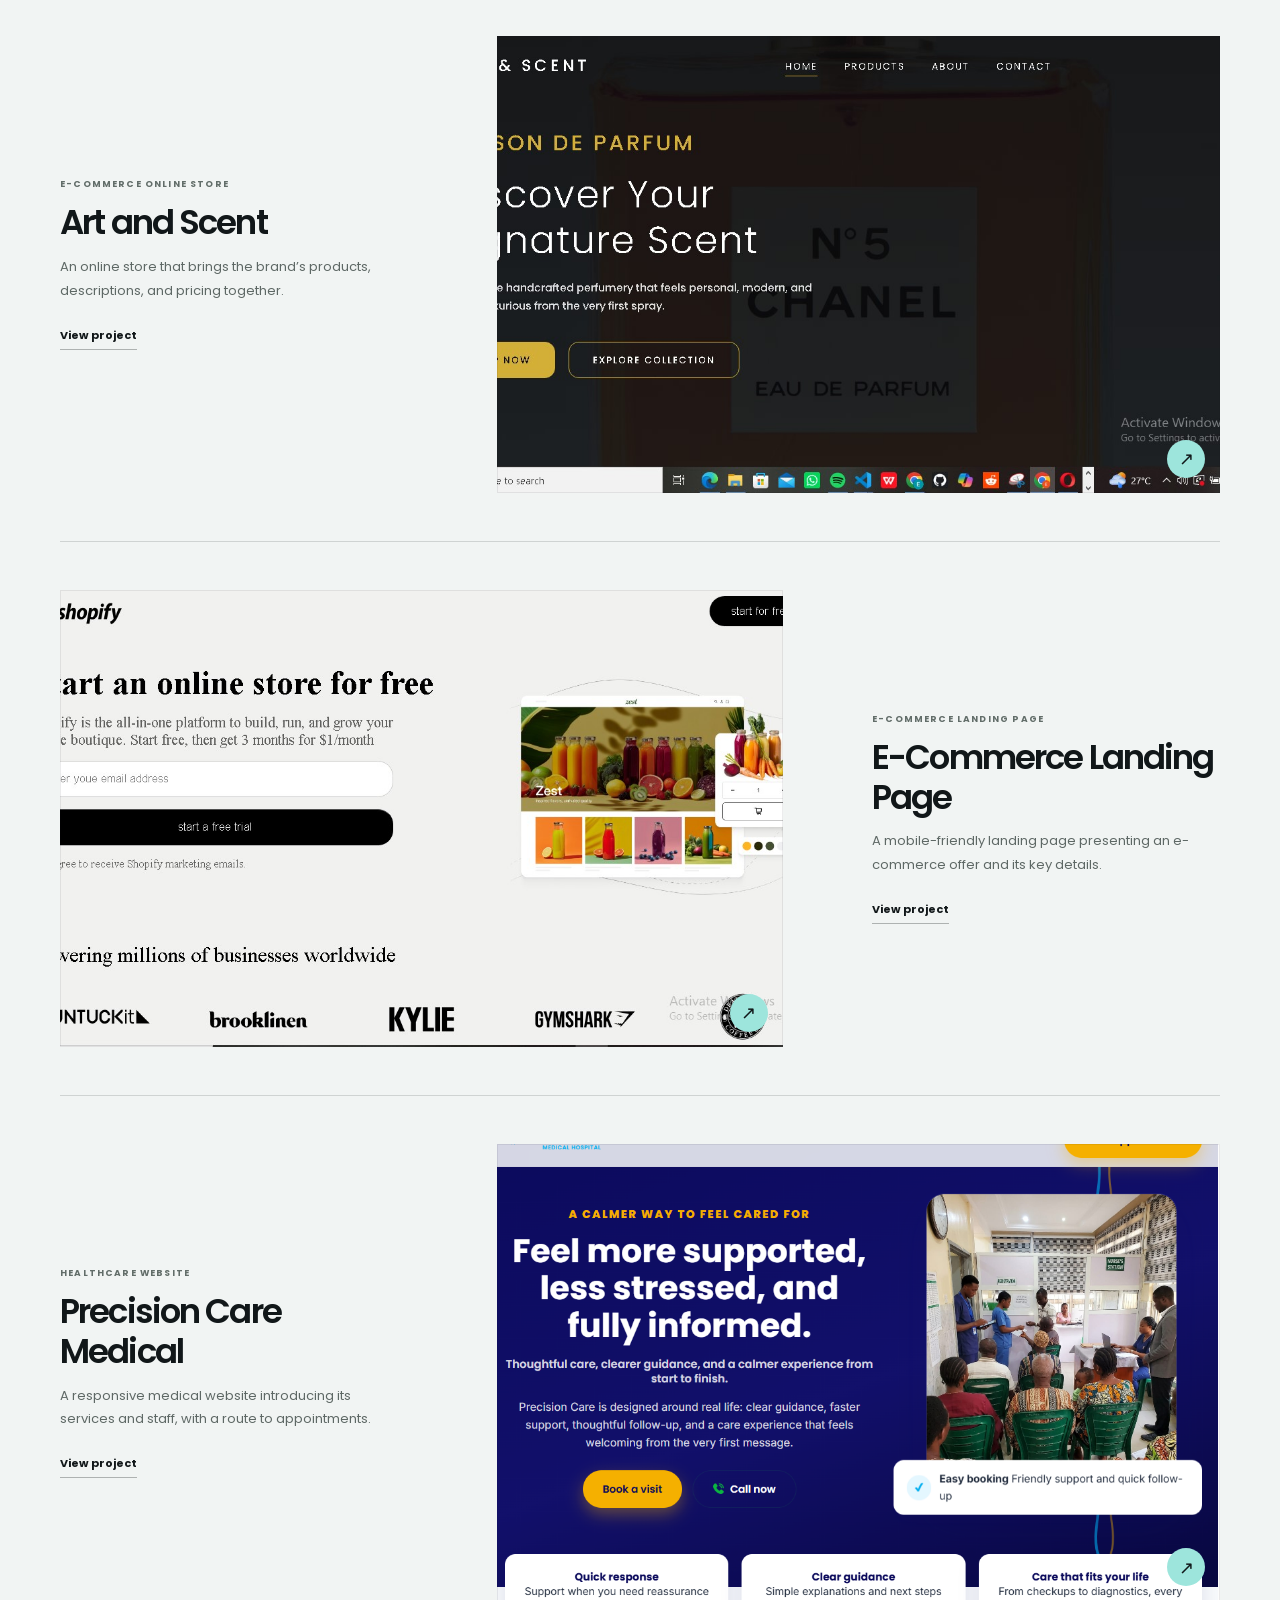
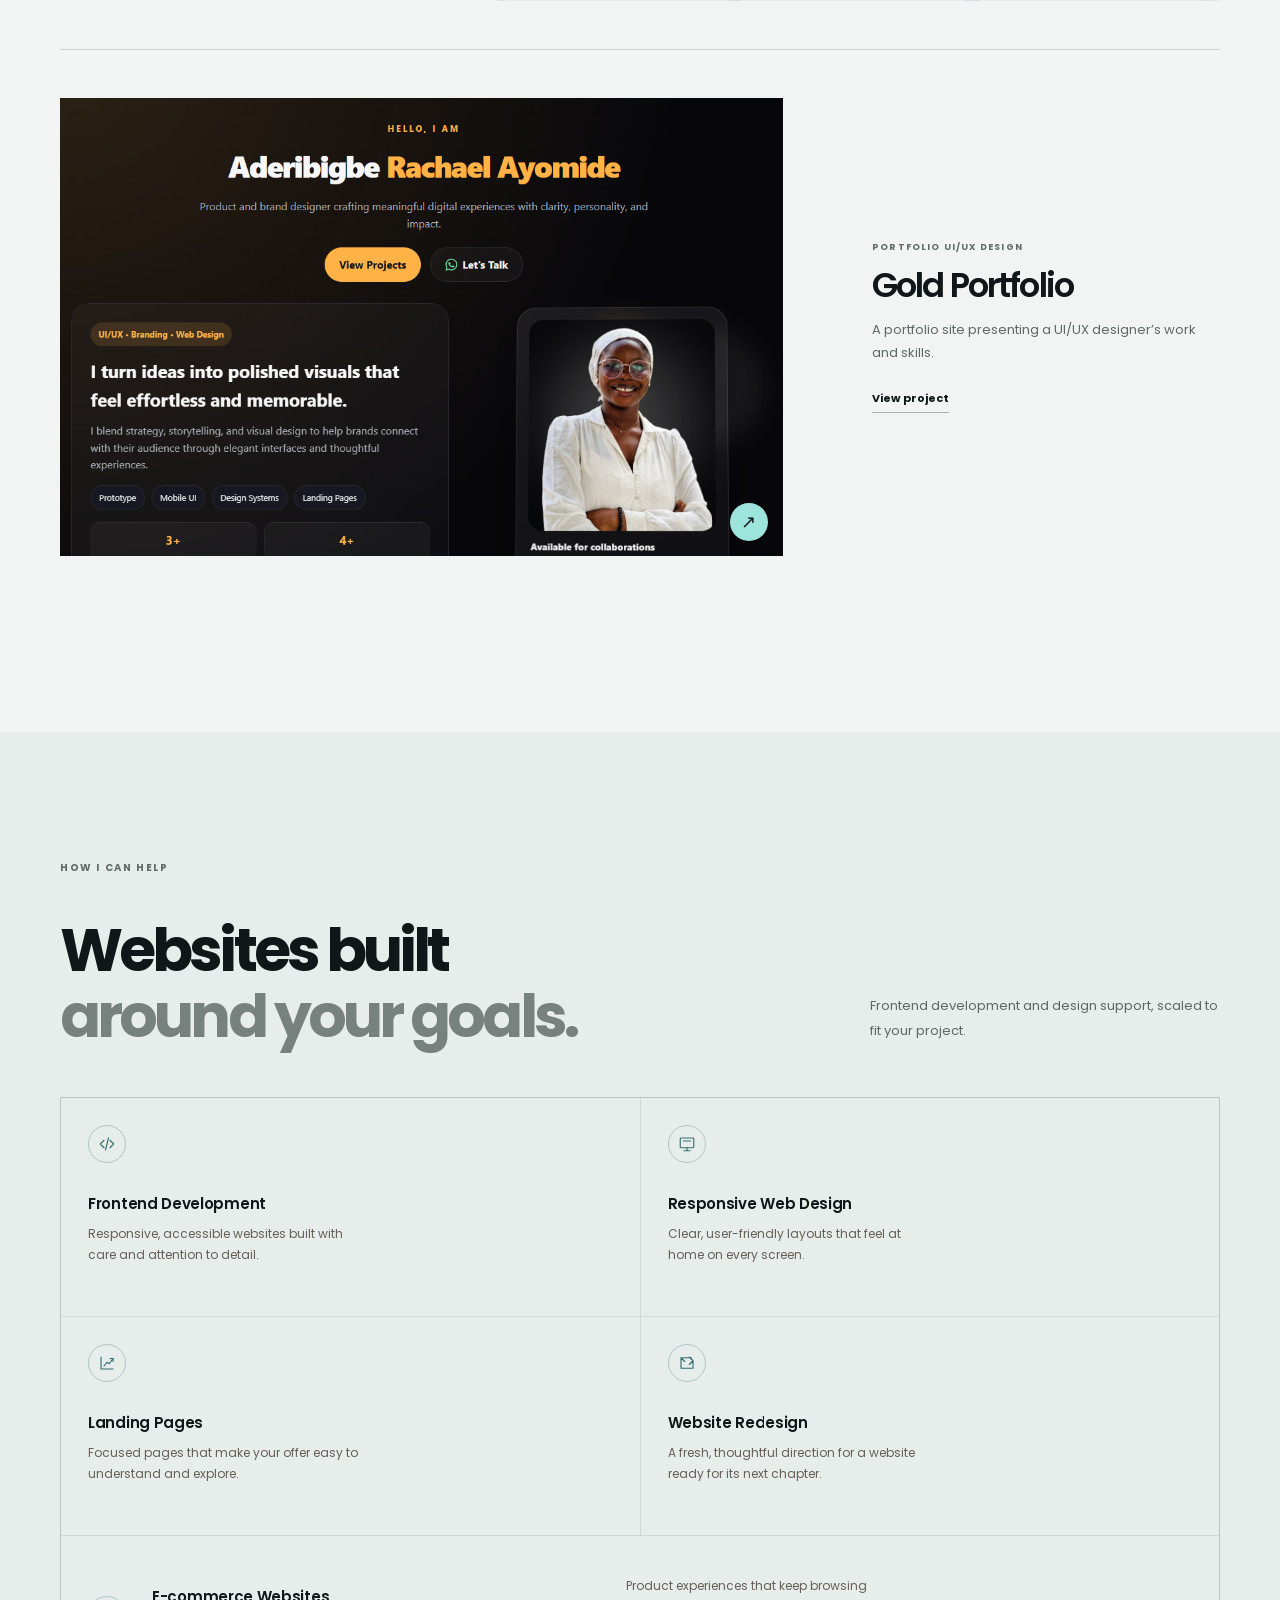
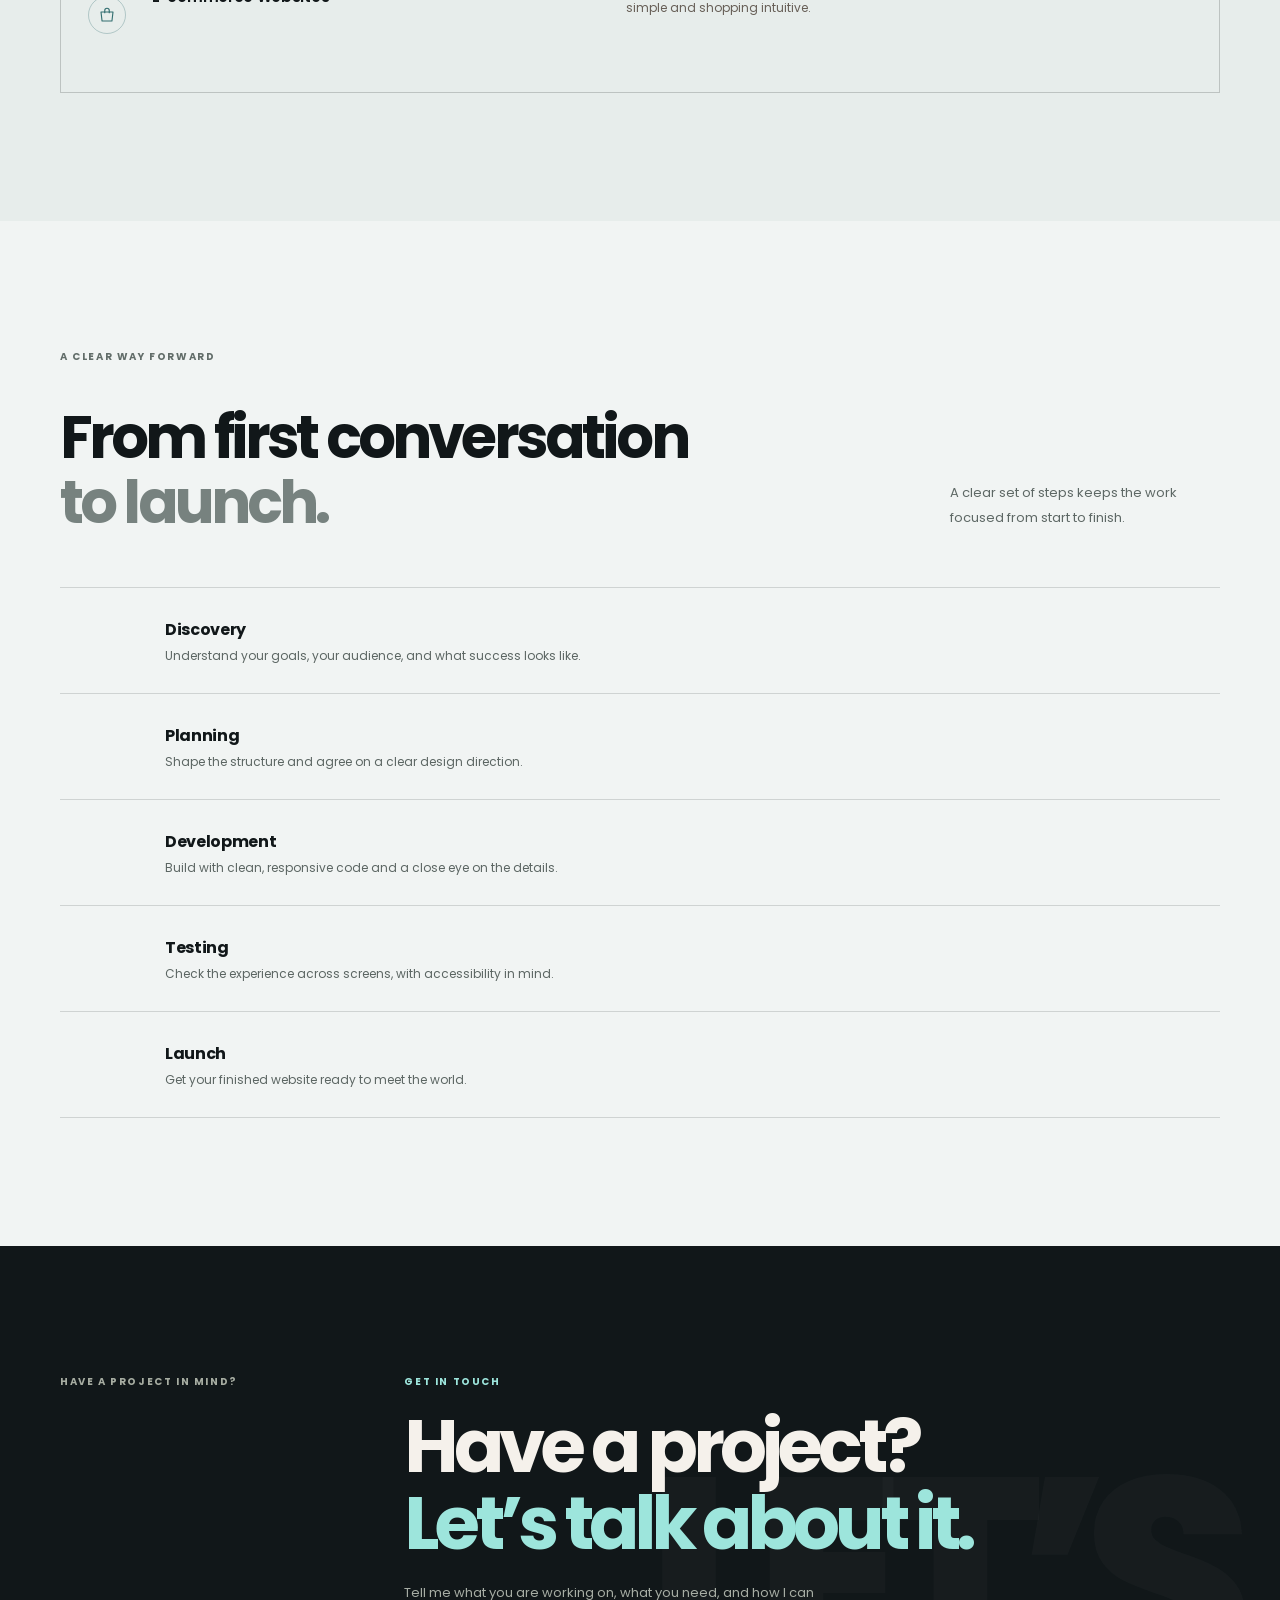
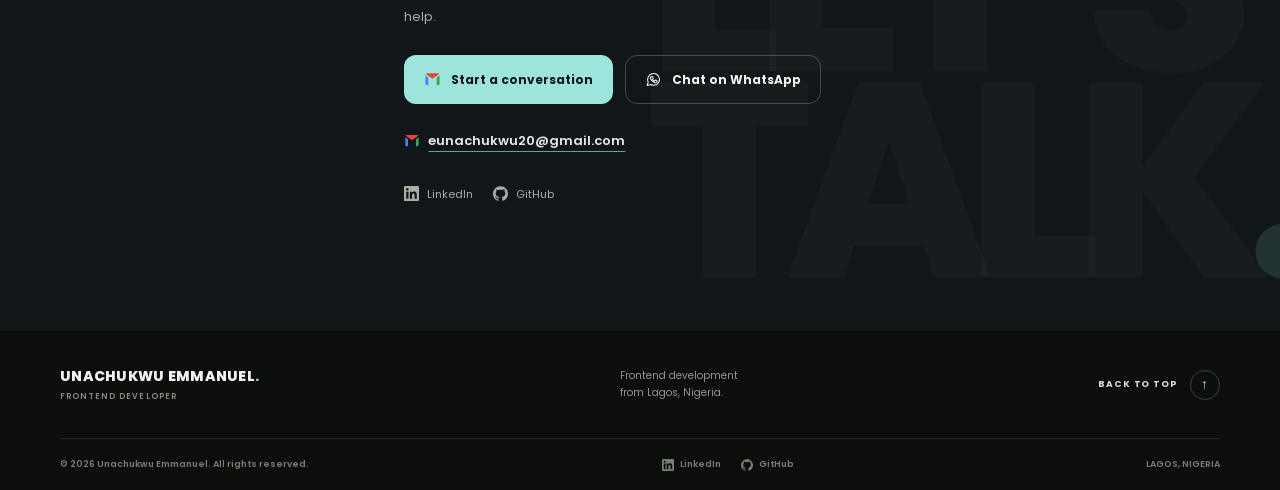
==== commit 79a43ced: "Improve portfolio animations and contact experience Co-authored-by: Copilot <223556219+Copilot@users" ====
--- a/index.html
+++ b/index.html
@@ -1,265 +1,308 @@
-<!DOCTYPE html>
-<html lang="en">
-<head>
-  <meta charset="UTF-8" />
-  <meta name="viewport" content="width=device-width, initial-scale=1.0" />
-  <meta name="description" content="Emmanuel Unachukwu — Front-End Developer based in Lagos, Nigeria." />
-  <title>Unachukwu Emmanuel Front-End Developer</title>
-  <link rel="preconnect" href="https://fonts.googleapis.com" />
-  <link rel="preconnect" href="https://fonts.gstatic.com" crossorigin />
-  <link
-    href="https://fonts.googleapis.com/css2?family=DM+Sans:ital,opsz,wght@0,9..40,300;0,9..40,400;0,9..40,600;0,9..40,700;1,9..40,400&family=Playfair+Display:wght@700;800&display=swap"
-    rel="stylesheet"/>
-  <link rel="stylesheet" href="chat.css" />
-</head>
-<body>
-
-  <!-- =====================
-       HEADER / NAVIGATION
-  ====================== -->
-  <header class="header" id="header">
-    <nav class="navbar container">
-      <a href="#hero" class="logo">
-        <span class="logo-dot"></span>Emmanuel.</a>
-      <input type="checkbox" id="nav-toggle" class="nav-toggle" />
-      <label for="nav-toggle" class="nav-toggle-label" aria-label="Toggle navigation">
-        <span></span>
-      </label>
-
-      <ul class="nav-links">
-        <li><a href="#hero"     class="nav-link">Home</a></li>
-        <li><a href="#about"    class="nav-link">About</a></li>
-        <li><a href="#projects" class="nav-link">Projects</a></li>
-        <li><a href="#contact"  class="nav-link">Contact</a></li>
-      </ul>
-    </nav>
-  </header>
-
-  <main>
-
-    <!-- =====================
-         HERO SECTION
-    ====================== -->
-    <section id="hero" class="hero">
-      <div class="container hero__content">
-        <div class="hero__text">
-          <p class="hero__eyebrow">
-            <span class="eyebrow-line"></span>
-            <b>Hello, My name is</b>
-          </p>
-          <h1 class="hero__headline">UNACHUKWU EMMANUEL</h1>
-
-          <p class="hero__description">
-            I craft responsive, accessible, and user focused websites using
-            modern frontend technologies and thoughtful design principles.
-          </p>
-
-          <div class="hero__buttons">
-            <a href="#projects" class="btn btn--primary">View Projects</a>
-            <a href="#contact"  class="btn btn--outline">Contact Me</a>
-          </div>
-
-          <!-- Floating stat badges -->
-          <div class="hero__stats">
-            <div class="stat-badge">
-              <span class="stat-badge__num">1+</span>
-              <span class="stat-badge__label">Years Exp.</span>
-            </div>
-            <div class="stat-badge">
-              <span class="stat-badge__num">3+</span>
-              <span class="stat-badge__label">Projects</span>
-            </div>
-            <div class="stat-badge">
-              <span class="stat-badge__num">100%</span>
-              <span class="stat-badge__label">Passion</span>
-            </div>
-          </div>
-        </div>
-
-        <!-- Image side -->
-        <div class="hero__image">
-          <div class="hero__image-frame">
-            <img src="./images/port pics2.jpeg" alt="Emmanuel Unachukwu front-end Developer portrait" />
-            <div class="hero__image-badge">
-              <span class="badge-dot"></span>
-              Available for hire
-            </div>
-          </div>
-        </div>
-      </div>
-    </section>
-
-    <!-- =====================
-         ABOUT SECTION
-    ====================== -->
-    <section id="about" class="aboutsection">
-      <div class="container">
-        <div class="section-heading reveal">
-          <p class="section-subtitle">About Me</p>
-          <h2>Passionate About Creating <br>Great User Experiences</h2>
-        </div>
-
-        <div class="about__content">
-          <div class="about__text reveal">
-            <p>
-              My name is <b>UNACHUKWU EMMANUEL</b>, a frontend developer based in
-              Lagos, Nigeria. With a strong passion for crafting, engaging and user friendly
-              web experiences, I specialize in turning ideas into polished digital products
-              that work seamlessly across all devices.
-            </p>
-            <p>
-              My approach combines clean code, modern UI principles, and performance
-              optimization to deliver websites that are both functional and beautiful.
-            </p>
-            <a href="#contact" class="btn btn--primary" style="margin-top:1.5rem;">Let's Talk</a>
-          </div>
-
-          <!-- Skills grid -->
-          <ul class="skills-grid reveal">
-            <li class="skill-card" style="--i:0">HTML5</li>
-            <li class="skill-card" style="--i:1">CSS3</li>
-            <li class="skill-card" style="--i:2">Responsive Design</li>
-            <li class="skill-card" style="--i:3">Flexbox &amp; Grid</li>
-            <li class="skill-card" style="--i:4">Accessibility</li>
-            <li class="skill-card" style="--i:5">UI/UX Design</li>
-            <li class="skill-card" style="--i:6">WordPress</li>
-            <li class="skill-card" style="--i:7">React</li>
-          </ul>
-        </div>
-      </div>
-    </section>
-
-    <!-- =====================
-         PROJECTS SECTION
-    ====================== -->
-    <section id="projects" class="projectssection">
-      <div class="container">
-        <div class="section-heading reveal">
-          <p class="section-subtitle">Portfolio</p>
-          <h2>Featured Projects</h2>
-        </div>
-
-        <div class="projects-grid">
-          <!-- Card 1 -->
-          <article class="project-card reveal" style="--i:0">
-            <div class="project-card__img-wrap">
-              <img src="./images/screenshot-hotel.jpg" alt="Hotel website project" />
-            </div>
-            <div class="project-card__body">
-              <span class="project-card__tag">Hotel / Hospitality</span>
-              <h3>Hotel Website</h3>
-              <p>A responsive hotel website with a clean design, showcasing rooms, amenities, and an easy booking process.</p>
-              <a
-                href="https://www.excellenteagles.com"
-                target="_blank"
-                rel="noopener noreferrer"
-                class="project-link"
-              >View Project</a>
-            </div>
-          </article>
-
-          <!-- Card 2 -->
-          <article class="project-card reveal" style="--i:1">
-            <div class="project-card__img-wrap">
-              <img src="./images/Screenshot art-scent.jpg" alt="Creative portfolio project" />
-            </div>
-            <div class="project-card__body">
-              <span class="project-card__tag">e-commerce</span>
-              <h3>art and scent</h3>
-              <p>A modern e-commerce website with a user-friendly design, showing different product with description and price.</p>
-              <a href="https://art-and-scent.vercel.app" 
-              target="_blank"
-              rel="noopener noreferrer"
-              class="project-link">View Project</a>
-            </div>
-          </article>
-
-          <!-- Card 3 -->
-          <article class="project-card reveal" style="--i:2">
-            <div class="project-card__img-wrap">
-              <img src="./images/screenshot-shopify.jpg" alt="E-commerce landing page project" />
-            </div>
-            <div class="project-card__body">
-              <span class="project-card__tag">E-Commerce</span>
-              <h3>E-Commerce Landing Page</h3>
-              <p>A modern product landing page optimized for conversions and mobile shopping experiences.</p>
-              <a href="#" class="project-link">View Project</a>
-            </div>
-          </article>
-
-          <!-- Card 4 -->
-          <!-- <article class="project-card reveal" style="--i:3">
-            <div class="project-card__img-wrap">
-              <img
-                src="https://images.unsplash.com/photo-1516321318423-f06f85e504b3?q=80&w=1200&auto=format&fit=crop"
-                alt="Team collaboration platform UI"
-              />
-            </div>
-            <div class="project-card__body">
-              <span class="project-card__tag">UI Concept</span>
-              <h3>Team Collaboration UI</h3>
-              <p>A sleek interface concept for team communication and project management tools.</p>
-              <a href="#" class="project-link">View Project</a>
-            </div>
-          </article> -->
-        </div>
-      </div>
-    </section>
-
-    <!-- =====================
-         CONTACT SECTION
-    ====================== -->
-    <section id="contact" class="contactsection">
-      <div class="container contact__content reveal">
-        <div class="section-heading">
-          <p class="section-subtitle">Get In Touch</p>
-          <h2>Let's Work Together On Your Next Project</h2>
-        </div>
-
-        <p class="contact__text">
-          Collaboration is key to success. Whether you have a project in mind, need assistance with your website, or just want to discuss new ideas, feel free to reach out. I'm always open to discussing new ideas and opportunities.
-        </p>
-
-        <div class="contact__buttons">
-          <a href="mailto:eunachukwu20@gmail.com" class="btn btn--primary">
-            eunachukwu20@gmail.com
-          </a>
-          <a
-            href="https://wa.me/2348147374806"
-            class="btn btn--outline"
-            target="_blank"
-            rel="noopener noreferrer"
-          >Chat on WhatsApp</a>
-        </div>
-      </div>
-    </section>
-
-  </main>
-
-  <!-- =====================
-       FOOTER
-  ====================== -->
-  <footer class="footer">
-    <div class="container footer__content">
-      <p class="footer__copy">
-        &copy; <span id="footerYear"></span> Unachukwu Emmanuel. All rights reserved.
-      </p>
-
-      <div class="footer__links" aria-label="Social links">
-        <a href="https://www.linkedin.com/in/emmanuel-unachukwu" target="_blank" rel="noopener noreferrer" aria-label="LinkedIn">
-          <svg viewBox="0 0 24 24" aria-hidden="true">
-            <path d="M6.94 8.5A1.56 1.56 0 1 0 6.94 5.38a1.56 1.56 0 0 0 0 3.12ZM5.5 9.5h2.88V18H5.5zM10.1 9.5h2.76v1.16h.04c.38-.72 1.32-1.48 2.72-1.48 2.91 0 3.45 1.91 3.45 4.4V18H16.2v-7.4c0-1.77-.03-4.04-2.46-4.04-2.47 0-2.85 1.93-2.85 3.92V18H10.1z"/>
-          </svg>
-        </a>
-        <a href="https://github.com/Emmycodes222" target="_blank" rel="noopener noreferrer" aria-label="GitHub">
-          <svg viewBox="0 0 24 24" aria-hidden="true">
-            <path d="M12 .5a12 12 0 0 0-3.79 23.04c.6.11.82-.26.82-.58v-2.03c-3.34.73-4.04-1.43-4.04-1.43-.54-1.38-1.33-1.75-1.33-1.75-1.09-.74.08-.73.08-.73 1.2.09 1.83 1.24 1.83 1.24 1.07 1.83 2.8 1.3 3.48 1 .11-.78.42-1.3.76-1.6-2.66-.3-5.46-1.33-5.46-5.93 0-1.31.47-2.38 1.24-3.22-.12-.3-.54-1.52.12-3.17 0 0 1.01-.32 3.3 1.23A11.5 11.5 0 0 1 12 6.8c1.02 0 2.05.14 3.01.41 2.29-1.55 3.3-1.23 3.3-1.23.66 1.65.24 2.87.12 3.17.77.84 1.24 1.91 1.24 3.22 0 4.61-2.8 5.62-5.47 5.92.43.37.82 1.1.82 2.22v3.29c0 .32.22.69.83.57A12 12 0 0 0 12 .5Z"/>
-          </svg>
-        </a>
-      </div>
-    </div>
-  </footer>
-
-  <script src="chat.js" defer></script>
-</body>
-</html>+<!doctype html>
+<html lang="en">
+<head>
+  <meta charset="utf-8" />
+  <meta name="viewport" content="width=device-width, initial-scale=1" />
+  <meta name="theme-color" content="#111719" />
+  <meta name="description" content="Explore websites built by Unachukwu Emmanuel, a frontend developer in Lagos, Nigeria." />
+  <link rel="canonical" href="https://portfolio-xi-wine-38.vercel.app/" />
+  <meta property="og:type" content="website" />
+  <meta property="og:url" content="https://portfolio-xi-wine-38.vercel.app/" />
+  <meta property="og:title" content="Unachukwu Emmanuel — Frontend Developer" />
+  <meta property="og:description" content="Websites built by Unachukwu Emmanuel, a frontend developer in Lagos, Nigeria." />
+  <meta property="og:image" content="https://portfolio-xi-wine-38.vercel.app/images/port%20pics2.jpeg" />
+  <meta name="twitter:card" content="summary_large_image" />
+  <meta name="twitter:title" content="Unachukwu Emmanuel — Frontend Developer" />
+  <meta name="twitter:description" content="Websites built by Unachukwu Emmanuel, a frontend developer in Lagos, Nigeria." />
+  <meta name="twitter:image" content="https://portfolio-xi-wine-38.vercel.app/images/port%20pics2.jpeg" />
+  <title>Unachukwu Emmanuel — Frontend Developer</title>
+  <link rel="preconnect" href="https://fonts.googleapis.com" />
+  <link rel="preconnect" href="https://fonts.gstatic.com" crossorigin />
+  <link href="https://fonts.googleapis.com/css2?family=Poppins:wght@400;500;600;700;800&display=swap" rel="stylesheet" />
+  <link rel="stylesheet" href="chat.css" />
+  <script src="chat.js" defer></script>
+</head>
+<body>
+  <a class="skip-link" href="#main-content">Skip to content</a>
+  <div class="page-loader" aria-hidden="true">
+    <div class="loader-copy">
+      <span class="loader-mark"><span class="loader-typing">WELCOME TO EMMANUEL PORTFOLIO</span></span>
+      <span class="loader-tagline">A front end developer with greatness</span>
+    </div>
+    <span class="loader-line"></span>
+  </div>
+
+  <header class="site-header" id="header">
+    <nav class="nav container" aria-label="Main navigation">
+      <a class="brand" href="#home" aria-label="Unachukwu Emmanuel, home">UE<span>.</span></a>
+      <button class="menu-toggle" id="menu-toggle" type="button" aria-label="Open navigation menu" aria-controls="nav-links" aria-expanded="false">
+        <span></span><span></span>
+      </button>
+      <ul class="nav-links" id="nav-links">
+        <li><a class="nav-link" href="#home">Home</a></li>
+        <li><a class="nav-link" href="#about">About</a></li>
+        <li><a class="nav-link" href="#skills">Skills</a></li>
+        <li><a class="nav-link" href="#projects">Projects</a></li>
+        <li><a class="nav-link" href="#services">Services</a></li>
+        <li><a class="nav-link nav-contact" href="#contact">Contact 
+          <!-- <span aria-hidden="true"></span> -->
+        </a></li>
+      </ul>
+    </nav>
+  </header>
+<!-- hero section -->
+  <main id="main-content" tabindex="-1">
+    <section class="hero section-dark" id="home" aria-labelledby="hero-title">
+      <div class="container hero-layout">
+        <div class="hero-copy">
+          <p class="eyebrow hero-eyebrow"><span class="status-dot"></span> FRONTEND DEVELOPER <span class="eyebrow-divider">/</span> LAGOS, NIGERIA</p>
+          <h1 id="hero-title"><span class="hero-line">UNACHUKWU</span><span class="hero-line hero-name-accent">EMMANUEL<span class="accent-dot">.</span></span></h1>
+          <p class="hero-intro">I build <span>responsive websites that are easy to use</span> and made for real people.</p>
+          <p class="hero-description">I am a frontend developer in Lagos, turning ideas into accessible websites with clear layouts and reliable code.</p>
+          <div class="hero-actions">
+            <a class="button button-primary" href="#projects">View my work 
+              <!-- <span aria-hidden="true"></span> -->
+            </a>
+            <a class="button button-quiet" href="#contact">Let’s talk 
+              <!-- <span aria-hidden="true">↗</span> -->
+            </a>
+          </div>
+          <div class="hero-socials" aria-label="Social profiles">
+            <a href="https://github.com/Emmycodes222" target="_blank" rel="noopener noreferrer">
+              <svg class="social-icon" viewBox="0 0 24 24" aria-hidden="true" focusable="false"><path d="M12 .297c-6.63 0-12 5.373-12 12 0 5.303 3.438 9.8 8.205 11.385.6.111.82-.261.82-.577 0-.285-.01-1.04-.015-2.04-3.338.724-4.042-1.61-4.042-1.61-.546-1.387-1.333-1.756-1.333-1.756-1.09-.745.083-.729.083-.729 1.205.084 1.84 1.237 1.84 1.237 1.07 1.835 2.807 1.305 3.492.998.108-.776.418-1.305.762-1.605-2.665-.3-5.467-1.334-5.467-5.931 0-1.311.469-2.381 1.236-3.221-.124-.303-.536-1.523.117-3.176 0 0 1.008-.322 3.301 1.23.957-.266 1.983-.399 3.003-.404 1.02.005 2.047.138 3.006.404 2.291-1.552 3.297-1.23 3.297-1.23.655 1.653.243 2.873.12 3.176.77.84 1.235 1.91 1.235 3.221 0 4.609-2.807 5.628-5.479 5.922.43.372.823 1.102.823 2.222 0 1.606-.015 2.9-.015 3.293 0 .319.216.694.825.576C20.565 22.092 24 17.6 24 12.297c0-6.627-5.373-12-12-12" /></svg>
+              GitHub
+            </a>
+            <a href="https://www.linkedin.com/in/emmanuel-unachukwu" target="_blank" rel="noopener noreferrer">
+              <svg class="social-icon" viewBox="0 0 24 24" aria-hidden="true" focusable="false"><path d="M20.45 20.45h-3.56v-5.57c0-1.33-.02-3.04-1.85-3.04-1.85 0-2.13 1.44-2.13 2.94v5.67H9.35V9h3.42v1.56h.05c.48-.9 1.64-1.85 3.37-1.85 3.6 0 4.26 2.37 4.26 5.46v6.28ZM5.34 7.43a2.06 2.06 0 1 1 0-4.12 2.06 2.06 0 0 1 0 4.12ZM7.12 20.45H3.56V9h3.56v11.45ZM22.22 0H1.77C.79 0 0 .77 0 1.73v20.54C0 23.23.79 24 1.77 24h20.44c.98 0 1.79-.77 1.79-1.73V1.73C24 .77 23.19 0 22.21 0h.01Z" /></svg>
+              LinkedIn
+            </a>
+          </div>
+        </div>
+
+        <div class="hero-portrait">
+          <div class="portrait-frame">
+            <img src="./images/port%20pics2.jpeg" alt="Portrait of Unachukwu Emmanuel" width="896" height="1194" fetchpriority="high" />
+            <!-- <span class="portrait-index">LAGOS&nbsp; / &nbsp;NIGERIA</span> -->
+          </div>
+          <!-- <div class="portrait-note"><span class="note-line"></span><span>Lagos, Nigeria<br />Frontend developer</span></div> -->
+        </div>
+      </div>
+      <a class="scroll-cue" href="#about"><span class="scroll-cue-line"></span>
+        <!-- <span>SCROLL TO EXPLORE</span> -->
+      </a>
+    </section>
+
+<!-- about section  -->
+    <section class="about section-light section-pad" id="about" aria-labelledby="about-title">
+      <div class="container about-layout">
+        <div class="section-label" data-reveal>
+          <!-- <span class="section-number">01</span> -->
+          <!-- <span class="eyebrow">A LITTLE ABOUT ME</span> -->
+        </div>
+        <div class="about-content" data-reveal>
+          <h2 class="section-title" id="about-title">I care about the details <span class="text-muted">that make a website useful.</span></h2>
+          <div class="about-columns">
+            <p>I am <strong>Unachukwu Emmanuel</strong>, a frontend developer in Lagos. I enjoy taking a project from an early idea to a website people can use comfortably on any screen.</p>
+            <p>I focus on the details that make a site useful: clear layouts, accessible interactions, responsive behavior, and code that is straightforward to maintain.</p>
+          </div>
+          <a class="text-link" href="#contact">A little more about working together <span aria-hidden="true"></span></a>
+          <div class="location-note"><svg class="location-pin" viewBox="0 0 24 24" aria-hidden="true" focusable="false"><path d="M20 10c0 5-8 12-8 12S4 15 4 10a8 8 0 1 1 16 0Z" /><circle cx="12" cy="10" r="2.5" /></svg><span>BASED IN LAGOS, NIGERIA</span><span class="location-rule"></span><span>AVAILABLE FOR PROJECTS</span></div>
+        </div>
+      </div>
+    </section>
+
+    <section class="skills section-dark section-pad" id="skills" aria-labelledby="skills-title">
+      <div class="skills-constellation" aria-hidden="true">
+        <span class="constellation-ring constellation-ring-outer"></span>
+        <span class="constellation-ring constellation-ring-middle"></span>
+        <span class="constellation-ring constellation-ring-inner"></span>
+        <span class="constellation-node constellation-node-one"></span>
+        <span class="constellation-node constellation-node-two"></span>
+        <span class="constellation-node constellation-node-three"></span>
+        <span class="constellation-core"><strong>09</strong><small>TOOLS IN PLAY</small></span>
+        <span class="constellation-caption">CRAFT <i>·</i> CODE <i>·</i> SYSTEMS</span>
+      </div>
+      <div class="container">
+        <div class="section-label section-label-light" data-reveal>
+          <span class="section-number">02</span>
+          <span class="eyebrow">THE TOOLKIT</span>
+        </div>
+        <div class="skills-layout">
+          <div class="skills-heading" data-reveal>
+            <h2 class="section-title" id="skills-title">Frontend craft.<br /><span class="text-muted-light">People first thinking.</span></h2>
+            <p>The technologies and skills I use to design, build, and refine websites.</p>
+          </div>
+          <ul class="skill-list" aria-label="Skills and technologies">
+            <li data-reveal><span class="skill-index">01</span><span class="skill-icon" aria-hidden="true"><svg viewBox="0 0 24 24"><path d="M4 3h16l-1.5 16L12 21l-6.5-2L4 3Z" /><path d="M8 8h8l-.4 4H9l.3 3 2.7.8 2.7-.8.2-2" /></svg></span>HTML5</li>
+            <li data-reveal><span class="skill-index">02</span><span class="skill-icon" aria-hidden="true"><svg viewBox="0 0 24 24"><path d="M4 3h16l-1.5 16L12 21l-6.5-2L4 3Z" /><path d="M8 8h8M8.5 12h7l-.4 3-3.1 1-3-.9" /></svg></span>CSS3</li>
+            <li data-reveal><span class="skill-index">03</span><span class="skill-icon" aria-hidden="true"><svg viewBox="0 0 24 24"><rect x="3" y="3" width="18" height="18" rx="2" /><text x="5.5" y="16.5">JS</text></svg></span>JavaScript</li>
+            <li data-reveal><span class="skill-index">04</span><span class="skill-icon" aria-hidden="true"><svg viewBox="0 0 24 24"><rect x="3" y="4" width="13" height="11" rx="1" /><path d="M7 19h5m-2.5-4v4m7-8h4v8h-4z" /></svg></span>Responsive Design</li>
+            <li data-reveal><span class="skill-index">05</span><span class="skill-icon" aria-hidden="true"><svg viewBox="0 0 24 24"><rect x="3" y="3" width="8" height="8" rx="1" /><rect x="13" y="3" width="8" height="5" rx="1" /><rect x="13" y="10" width="8" height="11" rx="1" /><rect x="3" y="13" width="8" height="8" rx="1" /></svg></span>Flexbox &amp; Grid</li>
+            <li data-reveal><span class="skill-index">06</span><span class="skill-icon" aria-hidden="true"><svg viewBox="0 0 24 24"><circle cx="12" cy="5" r="2.5" /><path d="m9 10 3-1 3 1 2 4m-8-4-2 4m5-4v5m-4 0 4 2 4-2m-4 0-2 5m2-5 3 5" /></svg></span>Accessibility</li>
+            <li data-reveal><span class="skill-index">07</span><span class="skill-icon" aria-hidden="true"><svg viewBox="0 0 24 24"><circle cx="8" cy="5" r="3" /><circle cx="16" cy="5" r="3" /><circle cx="8" cy="12" r="3" /><circle cx="16" cy="12" r="3" /><path d="M8 15v2a3 3 0 0 0 6 0v-2" /></svg></span>Figma</li>
+            <li data-reveal><span class="skill-index">08</span><span class="skill-icon" aria-hidden="true"><svg viewBox="0 0 24 24"><path d="M3 5h18l-1.5 14h-15L3 5Z" /><path d="M7 8h10m-9 3 1 5m7-5-1 5m-4-5v5" /></svg></span>WordPress</li>
+            <li data-reveal><span class="skill-index">09</span><span class="skill-icon" aria-hidden="true"><svg viewBox="0 0 24 24"><path d="M12 3 4 7.5v9L12 21l8-4.5v-9L12 3Z" /><path d="m8 9 2 6 2-4 2 4 2-6" /></svg></span>React</li>
+          </ul>
+        </div>
+      </div>
+    </section>
+<!-- project section -->
+    <section class="projects section-light section-pad" id="projects" aria-labelledby="projects-title">
+      <div class="container">
+        <div class="projects-heading" data-reveal>
+          <div>
+            <!-- <div class="section-label"><span class="section-number">03</span><span class="eyebrow">SELECTED WORK</span></div> -->
+            <h2 class="section-title" id="projects-title">A selection of<br /><span class="text-muted">recent projects.</span></h2>
+          </div>
+          <!-- <p>Websites I have designed and built for businesses and creative projects.</p> -->
+        </div>
+
+        <div class="project-list">
+          <article class="project-card project-featured" data-reveal>
+            <a class="project-image" href="https://www.excellenteagles.com" target="_blank" rel="noopener noreferrer" aria-label="Visit Excellent Eagles Hotel website">
+              <img src="./images/screenshot-hotel.jpg" alt="Excellent Eagles hotel website preview" width="1313" height="677" loading="lazy" />
+            <span class="project-image-arrow" aria-hidden="true">↗</span>
+            </a>
+            
+            <div class="project-details">
+              <p class="project-category">HOSPITALITY WEBSITE</p>
+              <h3>Excellent Eagles</h3>
+              <p>A hotel website for exploring rooms and amenities, with a direct route to booking.</p>
+              <a class="text-link" href="https://www.excellenteagles.com" target="_blank" rel="noopener noreferrer">View project</a>
+            </div>
+          </article>
+
+          <article class="project-card project-reverse" data-reveal>
+            <a class="project-image" href="https://art-and-scent.vercel.app" target="_blank" rel="noopener noreferrer" aria-label="Visit Art and Scent e-commerce website">
+              <img src="./images/Screenshot%20art-scent.jpg" alt="Art and Scent e-commerce website preview" width="1366" height="680" loading="lazy" />
+            <span class="project-image-arrow" aria-hidden="true">↗</span>
+            </a>
+            <div class="project-details">
+              <p class="project-category">E-COMMERCE ONLINE STORE</p>
+              <h3>Art and Scent</h3>
+              <p>An online store that brings the brand’s products, descriptions, and pricing together.</p>
+              <a class="text-link" href="https://art-and-scent.vercel.app" target="_blank" rel="noopener noreferrer">View project </a>
+            </div>
+          </article>
+
+          <article class="project-card" data-reveal>
+            <a class="project-image" href="https://shopify-landing-page.vercel.app/" target="_blank" rel="noopener noreferrer" aria-label="Visit the e-commerce landing page">
+              <img src="./images/screenshot-shopify.jpg" alt="E-commerce landing page preview" width="1283" height="682" loading="lazy" />
+              <span class="project-image-arrow" aria-hidden="true">↗</span>
+            </a>
+            <div class="project-details">
+              <p class="project-category">E-COMMERCE LANDING PAGE</p>
+              <h3>E-Commerce Landing Page</h3>
+              <p>A mobile-friendly landing page presenting an e-commerce offer and its key details.</p>
+              <a class="text-link" href="https://shopify-landing-page.vercel.app/" target="_blank" rel="noopener noreferrer">View project </a>
+            </div>
+          </article>
+
+          <article class="project-card project-reverse" data-reveal>
+            <a class="project-image" href="https://www.precisioncaremedical.com" target="_blank" rel="noopener noreferrer" aria-label="Visit Precision Care Medical website">
+              <img src="./images/precision%20.png" alt="Precision Care Medical website preview" width="1094" height="780" loading="lazy" />
+              <span class="project-image-arrow" aria-hidden="true">↗</span>
+            </a>
+            <div class="project-details">
+              <p class="project-category">HEALTHCARE WEBSITE</p>
+              <h3>Precision Care Medical</h3>
+              <p>A responsive medical website introducing its services and staff, with a route to appointments.</p>
+              <a class="text-link" href="https://www.precisioncaremedical.com" target="_blank" rel="noopener noreferrer">View project </a>
+            </div>
+          </article>
+
+          <article class="project-card" data-reveal>
+            <a class="project-image" href="https://gold-portfolio-ecru.vercel.app/" target="_blank" rel="noopener noreferrer" aria-label="Visit Gold Portfolio">
+              <img src="./images/gold%20port.png" alt="Gold Portfolio website preview" width="1090" height="904" loading="lazy" />
+              <span class="project-image-arrow" aria-hidden="true">↗</span>
+            </a>
+            <div class="project-details">
+              <p class="project-category">PORTFOLIO UI/UX DESIGN</p>
+              <h3>Gold Portfolio</h3>
+              <p>A portfolio site presenting a UI/UX designer’s work and skills.</p>
+              <a class="text-link" href="https://gold-portfolio-ecru.vercel.app/" target="_blank" rel="noopener noreferrer">View project </a>
+            </div>
+          </article>
+        </div>
+      </div>
+    </section>
+
+    <!-- services  -->
+    <section class="services section-light section-pad" id="services" aria-labelledby="services-title">
+      <div class="container">
+        <div class="section-label" data-reveal>
+          <!-- <span class="section-number">04</span> -->
+          <span class="eyebrow">HOW I CAN HELP</span>
+        </div>
+        <div class="services-heading" data-reveal>
+          <h2 class="section-title" id="services-title">Websites built<br /><span class="text-muted">around your goals.</span></h2>
+          <p>Frontend development and design support, scaled to fit your project.</p>
+        </div>
+        <div class="service-grid">
+          <article class="service-item" data-reveal><span class="service-icon" aria-hidden="true"><svg viewBox="0 0 24 24"><path d="m8 7-5 5 5 5M16 7l5 5-5 5M14 4l-4 16"/></svg></span><span class="service-index"></span><h3>Frontend Development</h3><p>Responsive, accessible websites built with care and attention to detail.</p></article>
+          <article class="service-item" data-reveal><span class="service-icon" aria-hidden="true"><svg viewBox="0 0 24 24"><rect x="3" y="4" width="18" height="13" rx="1"/><path d="M8 21h8m-4-4v4M7 8h10"/></svg></span><span class="service-index"></span><h3>Responsive Web Design</h3><p>Clear, user-friendly layouts that feel at home on every screen.</p></article>
+          <article class="service-item" data-reveal><span class="service-icon" aria-hidden="true"><svg viewBox="0 0 24 24"><path d="M4 20V4m0 16h16M8 16l4-5 3 2 5-7"/><path d="M16 6h4v4"/></svg></span><span class="service-index"></span><h3>Landing Pages</h3><p>Focused pages that make your offer easy to understand and explore.</p></article>
+          <article class="service-item" data-reveal><span class="service-icon" aria-hidden="true"><svg viewBox="0 0 24 24"><path d="M4 19V5m0 0h14M4 5l5 5M4 19h16M20 19V9m0 0-5 5m5-5-5-5"/></svg></span><span class="service-index"></span><h3>Website Redesign</h3><p>A fresh, thoughtful direction for a website ready for its next chapter.</p></article>
+          <article class="service-item" data-reveal><span class="service-icon" aria-hidden="true"><svg viewBox="0 0 24 24"><path d="M4 8h16l-1.4 12H5.4L4 8Z"/><path d="M9 9V6a3 3 0 0 1 6 0v3"/></svg></span><span class="service-index"></span><h3>E-commerce Websites</h3><p>Product experiences that keep browsing simple and shopping intuitive.</p></article>
+        </div>
+      </div>
+    </section>
+
+  
+    <section class="process section-light section-pad" id="process" aria-labelledby="process-title">
+      <div class="container">
+        <div class="section-label" data-reveal>
+          <!-- <span class="section-number">05</span> -->
+          <span class="eyebrow">A CLEAR WAY FORWARD</span></div>
+        <div class="process-heading" data-reveal>
+          <h2 class="section-title" id="process-title">From first conversation<br /><span class="text-muted">to launch.</span></h2>
+          <p>A clear set of steps keeps the work focused from start to finish.</p>
+        </div>
+        <ol class="process-list">
+          <li data-reveal><span class="process-index"></span><div><h3>Discovery</h3><p>Understand your goals, your audience, and what success looks like.</p></div></li>
+          <li data-reveal><span class="process-index"></span><div><h3>Planning</h3><p>Shape the structure and agree on a clear design direction.</p></div></li>
+          <li data-reveal><span class="process-index"></span><div><h3>Development</h3><p>Build with clean, responsive code and a close eye on the details.</p></div></li>
+          <li data-reveal><span class="process-index"></span><div><h3>Testing</h3><p>Check the experience across screens, with accessibility in mind.</p></div></li>
+          <li data-reveal><span class="process-index"></span><div><h3>Launch</h3><p>Get your finished website ready to meet the world.</p></div></li>
+        </ol>
+      </div>
+    </section>
+
+    <section class="contact section-dark section-pad" id="contact" aria-labelledby="contact-title">
+      <div class="container contact-layout">
+        <div class="section-label section-label-light" data-reveal>
+          <!-- <span class="section-number">06</span> -->
+          <span class="eyebrow">HAVE A PROJECT IN MIND?</span></div>
+        <div class="contact-content" data-reveal>
+          <p class="eyebrow contact-kicker">GET IN TOUCH</p>
+          <h2 id="contact-title">Have a project?<br /><span class="contact-accent">Let’s talk about it.</span></h2>
+          <p class="contact-description">Tell me what you are working on, what you need, and how I can help.</p>
+          <div class="contact-actions">
+            <a class="button button-primary" href="mailto:eunachukwu20@gmail.com"><svg class="button-icon gmail-icon" viewBox="0 0 24 24" aria-hidden="true" focusable="false"><path fill="#4285f4" d="M2 6.5v11A2.5 2.5 0 0 0 4.5 20H6V9.2L2 6.5Z" /><path fill="#34a853" d="M18 9.2V20h1.5A2.5 2.5 0 0 0 22 17.5v-11l-4 2.7Z" /><path fill="#ea4335" d="M2.6 4.3 12 11l9.4-6.7A2.5 2.5 0 0 0 19.5 3h-15a2.5 2.5 0 0 0-1.9 1.3Z" /></svg>Start a conversation</a>
+            <a class="button button-quiet" href="https://wa.me/2348147374806?text=Hi%20Emmanuel%2C%20I%20found%20your%20portfolio%20and%20would%20like%20to%20discuss%20a%20project.%20Could%20you%20share%20your%20availability%20and%20next%20steps%3F" target="_blank" rel="noopener noreferrer"><svg class="button-icon whatsapp-icon" viewBox="0 0 24 24" aria-hidden="true" focusable="false"><path d="M20.5 11.7a8.4 8.4 0 0 1-12.4 7.4L3 20.5l1.5-4.9a8.4 8.4 0 1 1 16-3.9Z" /><path d="M9 8.3c.2-.5.4-.5.7-.5h.5c.2 0 .4.1.5.4l.8 1.8c.1.2.1.4-.1.6l-.6.7c-.2.2-.2.4 0 .7.5.9 1.3 1.6 2.2 2 .3.1.5.1.7-.1l.8-1c.2-.2.4-.2.7-.1l1.7.8c.3.1.4.3.3.6-.1.9-.5 1.5-1.2 1.9-.6.4-1.5.5-2.4.2-1.1-.3-2.4-1-3.6-2.2-1.1-1.1-1.8-2.4-2.1-3.5-.2-.9-.1-1.7.3-2.3L9 8.3Z" /></svg>Chat on WhatsApp</a>
+          </div>
+          <a class="contact-email" href="mailto:eunachukwu20@gmail.com"><svg class="email-icon gmail-icon" viewBox="0 0 24 24" aria-hidden="true" focusable="false"><path fill="#4285f4" d="M2 6.5v11A2.5 2.5 0 0 0 4.5 20H6V9.2L2 6.5Z" /><path fill="#34a853" d="M18 9.2V20h1.5A2.5 2.5 0 0 0 22 17.5v-11l-4 2.7Z" /><path fill="#ea4335" d="M2.6 4.3 12 11l9.4-6.7A2.5 2.5 0 0 0 19.5 3h-15a2.5 2.5 0 0 0-1.9 1.3Z" /></svg>eunachukwu20@gmail.com</a>
+          <div class="contact-socials">
+            <a href="https://www.linkedin.com/in/emmanuel-unachukwu" target="_blank" rel="noopener noreferrer"><svg class="social-icon" viewBox="0 0 24 24" aria-hidden="true" focusable="false"><path d="M20.45 20.45h-3.56v-5.57c0-1.33-.02-3.04-1.85-3.04-1.85 0-2.13 1.44-2.13 2.94v5.67H9.35V9h3.42v1.56h.05c.48-.9 1.64-1.85 3.37-1.85 3.6 0 4.26 2.37 4.26 5.46v6.28ZM5.34 7.43a2.06 2.06 0 1 1 0-4.12 2.06 2.06 0 0 1 0 4.12ZM7.12 20.45H3.56V9h3.56v11.45ZM22.22 0H1.77C.79 0 0 .77 0 1.73v20.54C0 23.23.79 24 1.77 24h20.44c.98 0 1.79-.77 1.79-1.73V1.73C24 .77 23.19 0 22.21 0h.01Z" /></svg>LinkedIn</a>
+            <a href="https://github.com/Emmycodes222" target="_blank" rel="noopener noreferrer"><svg class="social-icon" viewBox="0 0 24 24" aria-hidden="true" focusable="false"><path d="M12 .297c-6.63 0-12 5.373-12 12 0 5.303 3.438 9.8 8.205 11.385.6.111.82-.261.82-.577 0-.285-.01-1.04-.015-2.04-3.338.724-4.042-1.61-4.042-1.61-.546-1.387-1.333-1.756-1.333-1.756-1.09-.745.083-.729.083-.729 1.205.084 1.84 1.237 1.84 1.237 1.07 1.835 2.807 1.305 3.492.998.108-.776.418-1.305.762-1.605-2.665-.3-5.467-1.334-5.467-5.931 0-1.311.469-2.381 1.236-3.221-.124-.303-.536-1.523.117-3.176 0 0 1.008-.322 3.301 1.23.957-.266 1.983-.399 3.003-.404 1.02.005 2.047.138 3.006.404 2.291-1.552 3.297-1.23 3.297-1.23.655 1.653.243 2.873.12 3.176.77.84 1.235 1.91 1.235 3.221 0 4.609-2.807 5.628-5.479 5.922.43.372.823 1.102.823 2.222 0 1.606-.015 2.9-.015 3.293 0 .319.216.694.825.576C20.565 22.092 24 17.6 24 12.297c0-6.627-5.373-12-12-12" /></svg>GitHub</a>
+          </div>
+        </div>
+        <span class="contact-watermark" aria-hidden="true">LET’S<br />TALK<span>.</span></span>
+      </div>
+    </section>
+  </main>
+
+  <footer class="site-footer">
+    <div class="container footer-main">
+      <a class="footer-brand" href="#home">UNACHUKWU EMMANUEL<span>.</span><small>FRONTEND DEVELOPER</small></a>
+      <p class="footer-note">Frontend development<br />from Lagos, Nigeria.</p>
+      <a class="back-to-top" href="#home">BACK TO TOP <span aria-hidden="true">↑</span></a>
+    </div>
+    <div class="container footer-bottom">
+      <p>© <span id="footer-year"></span> Unachukwu Emmanuel. All rights reserved.</p>
+      <div><a href="https://www.linkedin.com/in/emmanuel-unachukwu" target="_blank" rel="noopener noreferrer"><svg class="social-icon" viewBox="0 0 24 24" aria-hidden="true" focusable="false"><path d="M20.45 20.45h-3.56v-5.57c0-1.33-.02-3.04-1.85-3.04-1.85 0-2.13 1.44-2.13 2.94v5.67H9.35V9h3.42v1.56h.05c.48-.9 1.64-1.85 3.37-1.85 3.6 0 4.26 2.37 4.26 5.46v6.28ZM5.34 7.43a2.06 2.06 0 1 1 0-4.12 2.06 2.06 0 0 1 0 4.12ZM7.12 20.45H3.56V9h3.56v11.45ZM22.22 0H1.77C.79 0 0 .77 0 1.73v20.54C0 23.23.79 24 1.77 24h20.44c.98 0 1.79-.77 1.79-1.73V1.73C24 .77 23.19 0 22.21 0h.01Z" /></svg>LinkedIn</a><a href="https://github.com/Emmycodes222" target="_blank" rel="noopener noreferrer"><svg class="social-icon" viewBox="0 0 24 24" aria-hidden="true" focusable="false"><path d="M12 .297c-6.63 0-12 5.373-12 12 0 5.303 3.438 9.8 8.205 11.385.6.111.82-.261.82-.577 0-.285-.01-1.04-.015-2.04-3.338.724-4.042-1.61-4.042-1.61-.546-1.387-1.333-1.756-1.333-1.756-1.09-.745.083-.729.083-.729 1.205.084 1.84 1.237 1.84 1.237 1.07 1.835 2.807 1.305 3.492.998.108-.776.418-1.305.762-1.605-2.665-.3-5.467-1.334-5.467-5.931 0-1.311.469-2.381 1.236-3.221-.124-.303-.536-1.523.117-3.176 0 0 1.008-.322 3.301 1.23.957-.266 1.983-.399 3.003-.404 1.02.005 2.047.138 3.006.404 2.291-1.552 3.297-1.23 3.297-1.23.655 1.653.243 2.873.12 3.176.77.84 1.235 1.91 1.235 3.221 0 4.609-2.807 5.628-5.479 5.922.43.372.823 1.102.823 2.222 0 1.606-.015 2.9-.015 3.293 0 .319.216.694.825.576C20.565 22.092 24 17.6 24 12.297c0-6.627-5.373-12-12-12" /></svg>GitHub</a></div>
+      <p>LAGOS, NIGERIA</p>
+    </div>
+  </footer>
+</body>
+</html>
--- a/chat.css
+++ b/chat.css
@@ -1,982 +1,646 @@
-/* ==========================================================================
-   1. DESIGN TOKENS
-   ========================================================================== */
-* {
-  --clr-primary:        #1f4b7a;
-  --clr-primary-light:  #2d6cb0;
-  --clr-primary-xlight: rgba(31, 75, 122, 0.08);
-  --clr-accent:         #d79d2d;
-  --clr-accent-light:   rgba(215, 157, 45, 0.15);
-  --clr-dark:           #0f1c2d;
-  --clr-body:           #4b5b6c;
-  --clr-surface:        #ffffff;
-  --clr-bg:             #f4f6f9;
-  --clr-border:         rgba(31, 75, 122, 0.12);
-
-  /* Fonts actually loaded in <head>: Playfair Display (display) + DM Sans (body) */
-  --font-display: "Playfair Display", Georgia, serif;
-  --font-body:    "DM Sans", system-ui, sans-serif;
-
-  /* Spacing scale */
-  --space-2xs: 0.35rem;
-  --space-xs:  0.5rem;
-  --space-sm:  1rem;
-  --space-md:  1.5rem;
-  --space-lg:  2rem;
-  --space-xl:  3rem;
-  --space-2xl: 5rem;
-
-  /* Radii */
-  --radius-sm:   0.75rem;
-  --radius-md:   1.25rem;
-  --radius-lg:   2rem;
-  --radius-full: 999px;
-
-  /* Shadows */
-  --shadow-sm: 0 4px 16px rgba(15, 23, 42, 0.08);
-  --shadow-md: 0 12px 36px rgba(15, 23, 42, 0.12);
-  --shadow-lg: 0 24px 64px rgba(15, 23, 42, 0.16);
-
-  /* Motion */
-  --ease-out:    cubic-bezier(0.16, 1, 0.3, 1);
-  --ease-in-out: cubic-bezier(0.45, 0, 0.55, 1);
-  --duration-fast: 200ms;
-  --duration-base: 350ms;
-  --duration-slow: 700ms;
-}
-
-/* ==========================================================================
-   2. RESET & BOX MODEL
-   ========================================================================== */
-*,
-*::before,
-*::after {
-  margin: 0;
-  padding: 0;
-  box-sizing: border-box;
-}
-
-html {
-  scroll-behavior: smooth;
-  -webkit-text-size-adjust: 100%;
-}
-
-/* Prevent any child from forcing horizontal scroll on small screens */
-html, body {
-  max-width: 100%;
-  overflow-x: hidden;
-}
-
-ul, ol { list-style: none; }
-img    { display: block; width: 100%; max-width: 100%; }
-a      { color: inherit; }
-button { font: inherit; cursor: pointer; border: none; background: none; }
-
-/* ==========================================================================
-   3. BASE STYLES
-   ========================================================================== */
-body {
-  font-family:      var(--font-body);
-  font-size:        1rem;
-  line-height:      1.75;
-  color:            var(--clr-dark);
-  background-color: var(--clr-bg);
-}
-
-/* Subtle radial gradient atmosphere */
-body::before {
-  content: "";
-  position: fixed;
-  inset: 0;
-  background:
-    radial-gradient(ellipse at 20% 0%,  rgba(31, 75, 122, 0.07) 0%, transparent 55%),
-    radial-gradient(ellipse at 80% 100%, rgba(215, 157, 45, 0.05) 0%, transparent 50%);
-  pointer-events: none;
-  z-index: 0;
-}
-
-p { color: var(--clr-body); }
-
-h1, h2, h3 {
-  font-family: var(--font-display);
-  line-height: 1.15;
-  color: var(--clr-dark);
-}
-
-h1 { font-size: clamp(2rem, 8vw, 3.8rem); }
-h2 { font-size: clamp(1.6rem, 6vw, 2.8rem); }
-h3 { font-size: clamp(1.1rem, 3vw, 1.3rem); }
-
-em {
-  font-style: italic;
-  color: var(--clr-primary);
-}
-
-strong { color: var(--clr-dark); }
-
-/* ==========================================================================
-   4. LAYOUT UTILITIES
-   ========================================================================== */
-.container {
-  width: min(90%, 1200px);
-  margin-inline: auto;
-}
-
-.section {
-  padding-block: var(--space-2xl);
-  position: relative;
-  z-index: 1;
-}
-
-/* ==========================================================================
-   5. SECTION HEADINGS
-   ========================================================================== */
-.section-heading {
-  margin-bottom: var(--space-xl);
-}
-
-.section-heading h2 {
-  color: white;
-}
-
-.section-subtitle {
-  display: inline-flex;
-  align-items: center;
-  gap: 0.6rem;
-  font-size: 0.8rem;
-  font-weight: 700;
-  letter-spacing: 0.15em;
-  text-transform: uppercase;
-  color: rgb(235, 70, 66);
-  margin-bottom: var(--space-xs);
-}
-
-.section-subtitle::before {
-  content: "";
-  display: inline-block;
-  width: 28px;
-  height: 2px;
-  background: var(--clr-accent);
-  border-radius: var(--radius-full);
-}
-
-/* ==========================================================================
-   6. BUTTONS
-   ========================================================================== */
-.btn {
-  display: inline-flex;
-  align-items: center;
-  justify-content: center;
-  gap: 0.5rem;
-  padding: 0.85rem 1.8rem;
-  border-radius: var(--radius-sm);
-  font-weight: 600;
-  font-size: 0.95rem;
-  text-decoration: none;
-  letter-spacing: 0.01em;
-  transition:
-    transform    var(--duration-base) var(--ease-out),
-    box-shadow   var(--duration-base) var(--ease-out),
-    background   var(--duration-base) ease,
-    color        var(--duration-base) ease,
-    border-color var(--duration-base) ease;
-  cursor: pointer;
-  position: relative;
-  overflow: hidden;
-}
-
-/* Ripple layer */
-.btn::after {
-  content: "";
-  position: absolute;
-  inset: 0;
-  background: rgba(255, 255, 255, 0.15);
-  opacity: 0;
-  transition: opacity var(--duration-fast) ease;
-}
-.btn:hover::after { opacity: 1; }
-
-.btn--primary {
-  background: rgb(220, 37, 39);
-  color: #fff;
-  box-shadow: 0 8px 28px rgba(31, 75, 122, 0.25);
-}
-.btn--primary:hover {
-  transform: translateY(-3px);
-  box-shadow: 0 16px 40px rgba(31, 75, 122, 0.35);
-}
-.btn--primary:active {
-  transform: translateY(-1px);
-}
-
-.btn--outline {
-  border: 2px solid var(--clr-primary);
-  color: black;
-  background: rgb(212, 218, 223);
-}
-.btn--outline:hover {
-  background: rgb(220, 37, 39);
-  color: #fff;
-  transform: translateY(-3px);
-  box-shadow: 0 12px 32px rgba(31, 75, 122, 0.2);
-}
-
-/* ==========================================================================
-   7. HEADER / NAVIGATION
-   ========================================================================== */
-.header {
-  position: sticky;
-  top: 0;
-  z-index: 100;
-  background: black;
-  backdrop-filter: blur(18px);
-  -webkit-backdrop-filter: blur(18px);
-  border-bottom: 1px solid var(--clr-border);
-  animation: slideDown var(--duration-slow) var(--ease-out) both;
-  transition: box-shadow var(--duration-base) ease, background var(--duration-base) ease;
-}
-
-.header.scrolled {
-  background: rgb(21, 21, 21);
-  box-shadow: 0 8px 32px rgba(15, 23, 42, 0.08);
-}
-
-.navbar {
-  display: flex;
-  align-items: center;
-  justify-content: space-between;
-  padding-block: var(--space-sm);
-  gap: var(--space-sm);
-}
-
-.logo {
-  display: inline-flex;
-  align-items: center;
-  gap: 0.4rem;
-  font-family: var(--font-display);
-  font-size: 1.35rem;
-  font-weight: 700;
-  text-decoration: none;
-  color: white;
-  transition: color var(--duration-fast) ease;
-}
-.logo:hover { color: rgb(235, 70, 66); }
-
-.logo-dot {
-  width: 8px;
-  height: 8px;
-  border-radius: 50%;
-  background: var(--clr-accent);
-  display: inline-block;
-}
-
-.nav-links {
-  display: flex;
-  gap: 1.5rem;
-}
-
-.nav-link {
-  position: relative;
-  font-weight: 500;
-  text-decoration: none;
-  color: white;
-  padding-bottom: 4px;
-  transition: color var(--duration-fast) ease;
-}
-
-.nav-link::after {
-  content: "";
-  position: absolute;
-  bottom: 0;
-  left: 0;
-  width: 0;
-  height: 2px;
-  background: rgb(235, 70, 66);
-  border-radius: var(--radius-full);
-  transition: width var(--duration-base) var(--ease-out);
-}
-
-.nav-link:hover,
-.nav-link.active { color: rgb(235, 70, 66); }
-.nav-link:hover::after,
-.nav-link.active::after { width: 100%; }
-
-/* Mobile menu toggle — hidden checkbox trick, revealed at 768px */
-.nav-toggle       { display: none; }
-.nav-toggle-label { display: none; }
-
-/* ==========================================================================
-   8. HERO SECTION
-   ========================================================================== */
-.hero {
-  min-height: 100vh;
-  display: flex;
-  flex-direction: column;
-  align-items: center;
-  justify-content: center;
-  position: relative;
-  padding-block: var(--space-2xl);
-  z-index: 1;
-  overflow: hidden;
-  background-color: black;
-}
-
-.hero__content {
-  display: grid;
-  grid-template-columns: minmax(0, 1fr) minmax(0, 1fr);
-  align-items: center;
-  gap: var(--space-2xl);
-  position: relative;
-  z-index: 1;
-}
-
-.hero__eyebrow {
-  display: inline-flex;
-  align-items: center;
-  gap: 0.8rem;
-  font-size: 0.82rem;
-  font-weight: 700;
-  letter-spacing: 0.16em;
-  text-transform: uppercase;
-  color: rgb(235, 70, 66);
-  margin-bottom: var(--space-sm);
-  opacity: 0;
-  transform: translateY(20px);
-  animation: fadeUp var(--duration-slow) var(--ease-out) 0.1s both;
-}
-
-.eyebrow-line {
-  display: inline-block;
-  width: 32px;
-  height: 2px;
-  background: var(--clr-accent);
-  border-radius: var(--radius-full);
-}
-
-.hero__headline {
-  margin-bottom: var(--space-md);
-  opacity: 0;
-  transform: translateY(24px);
-  animation: fadeUp var(--duration-slow) var(--ease-in-out) 0.4s both;
-  color: white;
-  word-break: break-word;
-}
-
-.hero__description {
-  max-width: 540px;
-  font-size: 1.05rem;
-  color: rgb(106, 117, 123);
-  opacity: 0;
-  transform: translateY(24px);
-  animation: fadeUp var(--duration-slow) var(--ease-out) 0.4s both;
-}
-
-.hero__buttons {
-  display: flex;
-  flex-wrap: wrap;
-  gap: var(--space-sm);
-  margin-top: var(--space-lg);
-  opacity: 0;
-  transform: translateY(24px);
-  animation: fadeUp var(--duration-slow) var(--ease-out) 0.55s both;
-}
-
-/* Stat badges — wrap and shrink gracefully on narrow screens */
-.hero__stats {
-  display: flex;
-  flex-wrap: wrap;
-  gap: var(--space-md);
-  margin-top: var(--space-xl);
-  opacity: 0;
-  transform: translateY(24px);
-  animation: fadeUp var(--duration-slow) var(--ease-out) 0.7s both;
-}
-
-.stat-badge {
-  display: flex;
-  flex-direction: column-reverse;
-  align-items: center;
-  background: rgb(212, 218, 223);
-  border: 2px solid var(--clr-border);
-  border-radius: var(--radius-md);
-  padding: 0.8rem 1.2rem;
-  box-shadow: var(--shadow-sm);
-  transition: transform var(--duration-base) var(--ease-out), box-shadow var(--duration-base) ease;
-}
-
-.stat-badge:hover {
-  transform: translateX(4px) translateY(-4px);
-  box-shadow: var(--shadow-lg);
-}
-
-.stat-badge__num {
-  font-family: var(--font-display);
-  font-size: 1.6rem;
-  font-weight: 800;
-  color: black;
-  line-height: 1;
-}
-
-.stat-badge__label {
-  font-size: 0.72rem;
-  letter-spacing: 0.08em;
-  text-transform: uppercase;
-  color: black;
-  margin-top: 0.25rem;
-  white-space: nowrap;
-}
-
-/* --- Hero Image --- */
-.hero__image {
-  display: flex;
-  justify-content: center;
-  opacity: 0;
-  transform: translateX(32px);
-  animation: fadeLeft var(--duration-slow) var(--ease-out) 0.5s both;
-}
-
-.hero__image-frame {
-  position: relative;
-  max-width: 480px;
-  width: min(100%, 420px);
-  margin-inline: auto;
-}
-
-.hero__image-frame img {
-  border-radius: var(--radius-lg);
-  box-shadow: var(--shadow-lg);
-  object-fit: cover;
-  aspect-ratio: 4 / 5;
-  height: auto;
-}
-
-/* Decorative rotating corner accent */
-.hero__image-frame::before {
-  content: "";
-  position: absolute;
-  inset: -12px;
-  border: 2px dashed rgb(122, 126, 127);
-  border-radius: calc(var(--radius-lg) + 12px);
-  pointer-events: none;
-  animation: spinSlow 40s linear infinite;
-}
-
-.hero__image-badge {
-  position: absolute;
-  bottom: 1.5rem;
-  left: -1.5rem;
-  display: inline-flex;
-  align-items: center;
-  gap: 0.5rem;
-  background: var(--clr-surface);
-  border: 1px solid var(--clr-border);
-  border-radius: var(--radius-full);
-  padding: 0.55rem 1rem;
-  font-size: 0.8rem;
-  font-weight: 600;
-  color: var(--clr-dark);
-  box-shadow: var(--shadow-md);
-  animation: badgePop 0.6s var(--ease-out) 1s both;
-  white-space: nowrap;
-}
-
-.badge-dot {
-  width: 8px;
-  height: 8px;
-  border-radius: 50%;
-  background: #22c55e;
-  animation: pulse 2s ease infinite;
-  flex-shrink: 0;
-}
-
-/* ==========================================================================
-   9. ABOUT SECTION
-   ========================================================================== */
-.aboutsection {
-  background-color: rgb(21, 21, 21);
-  padding-block: 5rem;
-}
-
-.about__content {
-  display: grid;
-  grid-template-columns: 1fr 1fr;
-  align-items: center;
-  gap: var(--space-2xl);
-}
-
-.about__text p + p {
-  margin-top: var(--space-sm);
-}
-
-.about__text p {
-  color: rgb(129, 139, 147);
-}
-
-.skills-grid {
-  display: grid;
-  grid-template-columns: repeat(2, 1fr);
-  gap: var(--space-sm);
-}
-
-.skill-card {
-  background: rgb(212, 218, 223);
-  border: 2px solid var(--clr-border);
-  border-radius: var(--radius-sm);
-  box-shadow: var(--shadow-md);
-  padding: 0.9rem 1rem;
-  text-align: center;
-  font-weight: 600;
-  font-size: 0.9rem;
-  color: var(--clr-dark);
-  cursor: default;
-  transition:
-    transform    var(--duration-base) var(--ease-out),
-    box-shadow   var(--duration-base) ease,
-    background   var(--duration-base) ease,
-    color        var(--duration-base) ease,
-    border-color var(--duration-base) ease;
-}
-
-.skill-card:hover {
-  transform: translateY(-6px) scale(1.02);
-  box-shadow: var(--shadow-md);
-  background: rgb(235, 70, 66);
-  color: #fff;
-  border-color: var(--clr-primary);
-}
-
-/* ==========================================================================
-   10. PROJECTS SECTION
-   ========================================================================== */
-.projectssection {
-  background-color: black;
-  padding-block: 5rem;
-}
-
-.projects-grid {
-  display: grid;
-  grid-template-columns: repeat(3, minmax(0, 1fr));
-  gap: var(--space-lg);
-}
-
-.project-card {
-  background: rgb(21, 21, 21);
-  border: 1px solid var(--clr-border);
-  border-radius: var(--radius-md);
-  overflow: hidden;
-  transition:
-    transform  var(--duration-base) var(--ease-out),
-    box-shadow var(--duration-base) ease;
-}
-
-.project-card:hover {
-  transform: translateY(-10px);
-  box-shadow: var(--shadow-lg);
-}
-
-.project-card__img-wrap {
-  position: relative;
-  overflow: hidden;
-}
-
-.project-card__img-wrap img {
-  height: 220px;
-  object-fit: cover;
-  transition: transform var(--duration-slow) var(--ease-out);
-}
-
-.project-card:hover .project-card__img-wrap img {
-  transform: scale(1.06);
-}
-.project-card:hover .project-card__overlay { opacity: 1; }
-
-.project-card__body {
-  padding: var(--space-md);
-}
-
-/* Tag pill — lightened so it's actually visible against the card's dark background */
-.project-card__tag {
-  display: inline-block;
-  font-size: 0.8rem;
-  font-weight: 700;
-  letter-spacing: 0.1em;
-  text-transform: uppercase;
-  color: rgb(21, 21, 21);
-  background: rgb(212, 218, 223);
-  padding: 0.2rem 0.7rem;
-  border-radius: var(--radius-full);
-  margin-bottom: 0.6rem;
-}
-
-.project-card__body h3 {
-  margin-bottom: 0.5rem;
-  color: rgb(235, 70, 66);
-}
-
-.project-card__body p {
-  font-size: 0.92rem;
-  margin-bottom: var(--space-sm);
-  color: rgb(212, 218, 223);
-}
-
-.project-link {
-  display: inline-flex;
-  align-items: center;
-  gap: 0.3rem;
-  font-weight: 700;
-  font-size: 0.88rem;
-  text-decoration: none;
-  color: rgb(235, 70, 66);
-  transition: gap var(--duration-fast) ease, color var(--duration-fast) ease;
-}
-.project-link:hover {
-  color: var(--clr-accent);
-  gap: 0.6rem;
-}
-
-/* ==========================================================================
-   11. CONTACT SECTION
-   ========================================================================== */
-.contactsection {
-  background-color: rgb(21, 21, 21);
-  padding-block: 5rem;
-}
-
-.contact__content {
-  text-align: center;
-  max-width: 640px;
-  margin-inline: auto;
-}
-
-.contact__text {
-  font-size: 1.05rem;
-  margin-bottom: var(--space-lg);
-  color: rgb(212, 218, 223);
-}
-
-.contact__buttons {
-  display: flex;
-  flex-wrap: wrap;
-  gap: var(--space-sm);
-  justify-content: center;
-}
-
-/* ==========================================================================
-   12. FOOTER
-   ========================================================================== */
-.footer {
-  border-top: 1px solid var(--clr-border);
-  padding-block: var(--space-lg);
-  background: #000;
-}
-
-.footer__content {
-  display: flex;
-  align-items: center;
-  justify-content: space-between;
-  flex-wrap: wrap;
-  gap: var(--space-sm);
-}
-
-.footer__copy {
-  font-size: 0.88rem;
-  color: #7a7e7f;
-  text-align: center;
-}
-
-.footer__links {
-  display: flex;
-  gap: 0.75rem;
-  align-items: center;
-}
-
-.footer__links a {
-  display: inline-flex;
-  align-items: center;
-  justify-content: center;
-  color: #7a7e7f;
-  transition: transform 180ms ease, color 180ms ease;
-}
-
-.footer__links a:hover {
-  transform: translateY(-2px);
-  color: var(--clr-primary);
-}
-
-.footer__links svg {
-  width: 24px;
-  height: 24px;
-  display: block;
-  fill: currentColor;
-}
-
-/* ==========================================================================
-   13. SCROLL REVEAL
-   ========================================================================== */
-.reveal {
-  opacity: 0;
-  transform: translateY(28px);
-  transition:
-    opacity   var(--duration-slow) var(--ease-out),
-    transform var(--duration-slow) var(--ease-out);
-  will-change: transform, opacity;
-}
-
-.reveal.visible {
-  opacity: 1;
-  transform: translateY(0);
-}
-
-/* Staggered delay for children via --i CSS variable */
-.skill-card.visible,
-.project-card.visible {
-  transition-delay: calc(var(--i, 0) * 80ms);
-}
-
-/* Respect reduced-motion preference */
-@media (prefers-reduced-motion: reduce) {
-  *, *::before, *::after {
-    animation-duration: 0.01ms !important;
-    animation-iteration-count: 1 !important;
-    transition-duration: 0.01ms !important;
-    scroll-behavior: auto !important;
-  }
-}
-
-/* ==========================================================================
-   14. KEYFRAME ANIMATIONS
-   ========================================================================== */
-@keyframes fadeUp {
-  from { opacity: 0; transform: translateY(24px); }
-  to   { opacity: 1; transform: translateY(0);    }
-}
-
-@keyframes fadeLeft {
-  from { opacity: 0; transform: translateX(32px); }
-  to   { opacity: 1; transform: translateX(0);    }
-}
-
-@keyframes slideDown {
-  from { opacity: 0; transform: translateY(-12px); }
-  to   { opacity: 1; transform: translateY(0);     }
-}
-
-@keyframes spinSlow {
-  to { transform: rotate(360deg); }
-}
-
-@keyframes badgePop {
-  from { opacity: 0; transform: scale(0.8) translateX(-8px); }
-  to   { opacity: 1; transform: scale(1) translateX(0);      }
-}
-
-@keyframes pulse {
-  0%, 100% { box-shadow: 0 0 0 0   rgba(34, 197, 94, 0.5); }
-  50%      { box-shadow: 0 0 0 8px rgba(34, 197, 94, 0);   }
-}
-
-/* ==========================================================================
-   15. RESPONSIVE — LARGE TABLET (max-width: 1150px)
-   Loosen the projects grid a touch earlier so 3 columns never squeeze
-   ========================================================================== */
-@media (max-width: 1150px) {
-  .projects-grid {
-    grid-template-columns: repeat(2, minmax(0, 1fr));
-  }
-}
-
-/* ==========================================================================
-   16. RESPONSIVE — TABLET (max-width: 1024px)
-   ========================================================================== */
-@media (max-width: 1024px) {
-  .hero__content,
-  .about__content {
-    grid-template-columns: 1fr;
-    text-align: center;
-  }
-
-  .hero__description,
-  .hero__buttons,
-  .hero__stats { max-width: 100%; }
-
-  .hero__buttons,
-  .hero__stats { justify-content: center; }
-
-  .hero__eyebrow { justify-content: center; }
-
-  .hero__image { justify-content: center; order: -1; }
-
-  .hero__image-badge {
-    left: 50%;
-    transform: translateX(-50%);
-    bottom: -1.2rem;
-  }
-
-  .hero__image-frame {
-    max-width: 360px;
-  }
-
-  .about__text { text-align: left; }
-}
-
-/* ==========================================================================
-   17. RESPONSIVE — MOBILE (max-width: 768px)
-   ========================================================================== */
-@media (max-width: 768px) {
-
-  /* Hamburger button */
-  .nav-toggle-label {
-    display: flex;
-    align-items: center;
-    justify-content: center;
-    width: 2.5rem;
-    height: 2.5rem;
-    cursor: pointer;
-    z-index: 200;
-    position: relative;
-    border: 2px solid rgba(31, 75, 122, 0.18);
-    border-radius: 999px;
-    box-shadow: 0 4px 12px rgba(15, 23, 42, 0.08);
-  }
-
-  .nav-toggle-label span,
-  .nav-toggle-label span::before,
-  .nav-toggle-label span::after {
-    content: "";
-    position: absolute;
-    width: 18px;
-    height: 2.5px;
-    background: rgb(212, 218, 223);
-    border-radius: var(--radius-full);
-    transition: transform var(--duration-base) var(--ease-out), opacity var(--duration-fast) ease;
-  }
-
-  .nav-toggle-label span::before { top: -7px; }
-  .nav-toggle-label span::after  { top:  7px; }
-
-  .nav-toggle:checked + .nav-toggle-label span          { background: transparent; }
-  .nav-toggle:checked + .nav-toggle-label span::before  { transform: rotate(45deg)  translateY(7px); }
-  .nav-toggle:checked + .nav-toggle-label span::after   { transform: rotate(-45deg) translateY(-7px); }
-
-  /* Slide-in drawer */
-  .nav-links {
-    position: fixed;
-    top: 64px;
-    right: var(--space-sm);
-    width: min(260px, 88vw);
-    flex-direction: column;
-    background: rgb(212, 218, 223);
-    backdrop-filter: blur(20px);
-    border: 1px solid var(--clr-border);
-    border-radius: var(--radius-md);
-    padding: var(--space-md);
-    gap: 0.6rem;
-    box-shadow: var(--shadow-lg);
-
-    transform: translateX(calc(100% + var(--space-sm)));
-    opacity: 0;
-    pointer-events: none;
-    transition:
-      transform var(--duration-base) var(--ease-out),
-      opacity   var(--duration-base) ease;
-  }
-
-  .nav-toggle:checked ~ .nav-links {
-    transform: translateX(0);
-    opacity: 1;
-    pointer-events: auto;
-  }
-
-  .nav-link {
-    display: block;
-    padding: 0.75rem 1rem;
-    border-radius: var(--radius-sm);
-    background: black;
-  }
-
-  .btn {
-    width: 100%;
-    text-align: center;
-  }
-
-  .hero__buttons { flex-direction: column; }
-
-  .hero__stats {
-    gap: var(--space-sm);
-    justify-content: center;
-  }
-
-  .skills-grid { grid-template-columns: 1fr 1fr; }
-
-  .projects-grid { grid-template-columns: 1fr; }
-  .project-card__img-wrap img { height: auto; max-height: 220px; }
-
-  .footer__content { flex-direction: column; text-align: center; }
-}
-
-/* ==========================================================================
-   18. RESPONSIVE — SMALL PHONES (max-width: 600px)
-   ========================================================================== */
-@media (max-width: 600px) {
-  .hero__content { row-gap: var(--space-lg); }
-
-  .hero__image-frame {
-    max-width: 100%;
-    width: min(100%, 360px);
-  }
-
-  .about__text { text-align: center; }
-
-  .skills-grid { grid-template-columns: 1fr; }
-
-  .projects-grid { gap: 1.5rem; }
-
-  .section { padding-block: var(--space-xl); }
-
-  .contact__text { font-size: 1rem; }
-
-  .footer__links { justify-content: center; }
-}
-
-/* ==========================================================================
-   19. RESPONSIVE — VERY SMALL PHONES (max-width: 400px)
-   ========================================================================== */
-@media (max-width: 400px) {
-  .hero {
-    padding-block: var(--space-xl);
-  }
-
-  .btn {
-    padding: 0.9rem 1.15rem;
-    font-size: 0.9rem;
-  }
-
-  .nav-links {
-    width: min(100%, 92vw);
-    right: 0.8rem;
-  }
-
-  .hero__stats {
-    gap: var(--space-2xs) var(--space-xs);
-  }
-
-  .stat-badge {
-    padding: 0.6rem 0.85rem;
-  }
-
-  .stat-badge__num { font-size: 1.3rem; }
-  .stat-badge__label { font-size: 0.65rem; }
-
-  .project-card__body {
-    padding: 1rem;
-  }
-
-  .contact__buttons {
-    gap: 0.75rem;
-  }
-
-  .hero__image-badge {
-    font-size: 0.75rem;
-    padding: 0.5rem 0.85rem;
-  }
-}+:root {
+  color-scheme: light;
+  --ink: #111719;
+  --ink-soft: #1a2224;
+  --paper: #f1f4f3;
+  --paper-deep: #e7edeb;
+  --muted: #6d7777;
+  --muted-dark: #a2aeab;
+  --line: rgba(17, 23, 25, .15);
+  --line-dark: rgba(255, 255, 255, .16);
+  --accent: #9de5dc;
+  --accent-deep: #326e70;
+  --font-body: "Poppins", sans-serif;
+  --font-display: "Poppins", sans-serif;
+  --ease: cubic-bezier(.2, .75, .25, 1);
+  --motion-fast: 180ms;
+  --motion-base: 260ms;
+  --motion-reveal: 560ms;
+}
+
+*, *::before, *::after { box-sizing: border-box; }
+html { scroll-behavior: smooth; scroll-padding-top: 6rem; }
+body {
+  margin: 0;
+  color: var(--ink);
+  background: var(--paper);
+  font-family: var(--font-body);
+  font-size: 16px;
+  line-height: 1.65;
+  -webkit-font-smoothing: antialiased;
+  text-rendering: optimizeLegibility;
+}
+body, button, a { -webkit-tap-highlight-color: transparent; }
+body::selection, body *::selection { color: var(--ink); background: var(--accent); }
+a { color: inherit; }
+img { display: block; max-width: 100%; }
+button { font: inherit; }
+.container { width: min(1160px, calc(100% - 72px)); margin-inline: auto; }
+.section-dark { color: #f5f1eb; background: var(--ink); }
+.section-light { background: var(--paper); }
+.section-pad { padding-block: clamp(88px, 10vw, 132px); }
+.eyebrow {
+  margin: 0;
+  font-family: var(--font-display);
+  font-size: 10px;
+  font-weight: 700;
+  letter-spacing: .16em;
+  line-height: 1.5;
+}
+.text-muted { color: #77827f; }
+.text-muted-light { color: #a0b0ad; }
+
+.skip-link {
+  position: fixed;
+  z-index: 1001;
+  top: 12px;
+  left: 12px;
+  padding: 10px 14px;
+  color: var(--ink);
+  background: var(--accent);
+  font-size: 12px;
+  font-weight: 700;
+  text-decoration: none;
+  transform: translateY(-160%);
+  transition: transform .2s ease;
+}
+.skip-link:focus { transform: translateY(0); }
+
+/* The loader runs for 3 seconds; its 300ms fade finishes at the end. */
+.page-loader {
+  --loader-duration: 3s;
+  position: fixed;
+  z-index: 1000;
+  inset: 0;
+  display: grid;
+  place-content: center;
+  justify-items: center;
+  gap: 25px;
+  color: #f5f1eb;
+  background: var(--ink);
+  animation: loader-out 300ms calc(var(--loader-duration) - 300ms) forwards;
+  pointer-events: none;
+}
+
+.loader-copy { display: grid; justify-items: center; gap: 16px; }
+.loader-mark {
+  max-width: calc(100vw - 32px);
+  overflow: hidden;
+  color: var(--accent);
+  font: 600 clamp(8px, 2.5vw, 15px)/1.4 ui-monospace, SFMono-Regular, Menlo, monospace;
+  letter-spacing: .08em;
+  text-align: center;
+}
+
+/* Type the welcome over 1.4s, then reveal the tagline at 1.62s. */
+.loader-typing {
+  display: block;
+  width: 0;
+  overflow: hidden;
+  border-right: 1px solid var(--accent);
+  white-space: nowrap;
+  animation:
+    loader-type 1.4s steps(29, end) 120ms forwards,
+    loader-caret 720ms step-end 120ms 2.5;
+}
+
+.loader-tagline {
+  color: #f5f1eb;
+  font: 500 clamp(13px, 3.4vw, 19px)/1.4 var(--font-display);
+  letter-spacing: .015em;
+  text-align: center;
+  opacity: 0;
+  transform: translateY(9px) scale(.86);
+  animation: loader-tagline-pop 480ms 1.62s var(--ease) both;
+}
+
+.loader-line {
+  width: 88px;
+  height: 1px;
+  overflow: hidden;
+  background: rgba(255,255,255,.2);
+}
+
+.loader-line::after {
+  display: block;
+  width: 100%;
+  height: 100%;
+  background: var(--accent);
+  content: "";
+  transform: scaleX(0);
+  transform-origin: left;
+  animation: loader-progress var(--loader-duration) linear forwards;
+}
+
+@keyframes loader-type {
+  to { width: 29ch; }
+}
+
+@keyframes loader-caret {
+  50% { border-color: transparent; }
+}
+
+@keyframes loader-tagline-pop {
+  55% { opacity: 1; transform: translateY(-2px) scale(1.04); }
+  100% { opacity: 1; transform: translateY(0) scale(1); }
+}
+
+@keyframes loader-progress {
+  to { transform: scaleX(1); }
+}
+
+@keyframes loader-out {
+  to { visibility: hidden; opacity: 0; }
+}
+
+.site-header {
+  position: fixed;
+  z-index: 100;
+  inset: 0 0 auto;
+  color: #f5f1eb;
+  border-bottom: 1px solid transparent;
+  transition: background var(--motion-base) ease, border-color var(--motion-base) ease, box-shadow var(--motion-base) ease;
+}
+.site-header.scrolled {
+  background: rgba(17, 23, 25, .92);
+  border-color: rgba(255,255,255,.09);
+  box-shadow: 0 8px 26px rgba(0,0,0,.12);
+  -webkit-backdrop-filter: blur(16px);
+  backdrop-filter: blur(16px);
+}
+.nav { min-height: 76px; display: flex; align-items: center; justify-content: space-between; gap: 24px; }
+.brand { font: 800 21px/1 var(--font-display); letter-spacing: -.09em; text-decoration: none; }
+.nav-links { display: flex; align-items: center; gap: clamp(20px, 3.2vw, 42px); margin: 0; padding: 0; list-style: none; }
+.nav-link {
+  position: relative;
+  display: inline-flex;
+  align-items: center;
+  gap: 6px;
+  padding: 10px 0;
+  color: #c4c8c0;
+  font-size: 12px;
+  font-weight: 500;
+  text-decoration: none;
+  transition: color var(--motion-fast) ease;
+}
+.nav-link::after {
+  position: absolute;
+  right: 0;
+  bottom: 4px;
+  left: 0;
+  height: 1px;
+  background: var(--accent);
+  content: "";
+  transform: scaleX(0);
+  transform-origin: left;
+  transition: transform var(--motion-base) var(--ease);
+}
+.nav-link:hover, .nav-link.active { color: #fff; }
+.nav-link:hover::after, .nav-link.active::after { transform: scaleX(1); }
+.nav-contact { color: var(--accent); }
+.nav-contact span { font-size: 14px; }
+.menu-toggle { display: none; }
+
+.hero { position: relative; min-height: max(720px, 100svh); overflow: hidden; background-color: var(--ink); background-image: radial-gradient(ellipse at 82% 48%, rgba(157,229,220,.1), transparent 38%); }
+.hero-layout { position: relative; z-index: 1; display: grid; grid-template-columns: 1.15fr .85fr; align-items: center; gap: 42px; min-height: max(720px, 100svh); padding-top: 88px; padding-bottom: 78px; }
+.hero-copy { position: relative; z-index: 2; padding-top: 10px; }
+.hero-eyebrow { display: flex; align-items: center; gap: 11px; color: #b7bdb2; animation: rise-in .55s .08s var(--ease) both; }
+.status-dot { width: 7px; height: 7px; flex: 0 0 auto; border-radius: 50%; background: var(--accent); box-shadow: 0 0 12px rgba(157,229,220,.4); }
+.eyebrow-divider { color: #5c625a; }
+.hero h1 {
+   margin: 27px 0 20px; 
+   font: 700 clamp(52px, 7.2vw, 94px)/.94 var(--font-display); 
+   letter-spacing: -.075em; }
+   
+.hero-line { display: block; 
+  animation: rise-in .68s .15s var(--ease) both; }
+.hero-line:nth-child(2) { animation-delay: .27s; }
+.hero-name-accent { color: var(--accent); }
+.accent-dot { color: #f5f1eb; }
+.hero-intro { max-width: 540px; margin: 29px 0 11px; color: #eceee8; font: 600 clamp(17px, 2vw, 22px)/1.5 var(--font-display); letter-spacing: -.025em; animation: rise-in .58s .39s var(--ease) both; }
+.hero-intro span { color: var(--accent); }
+.hero-description { max-width: 440px; margin: 0; color: #a2a89f; font-size: 14px; line-height: 1.85; animation: rise-in .58s .48s var(--ease) both; }
+.hero-actions, .contact-actions { display: flex; align-items: center; flex-wrap: wrap; gap: 12px; margin-top: 30px; }
+.hero-actions { animation: rise-in .58s .56s var(--ease) both; }
+.button {
+  min-height: 49px;
+  display: inline-flex;
+  align-items: center;
+  justify-content: center;
+  gap: 20px;
+  padding: 0 19px;
+  border: 1px solid transparent;
+  border-radius: 12px;
+  font-size: 12px;
+  font-weight: 700;
+  text-decoration: none;
+  transition: transform var(--motion-base) var(--ease), background var(--motion-base) ease, color var(--motion-base) ease, border-color var(--motion-base) ease;
+}
+.button span { font-size: 17px; line-height: 1; transition: transform var(--motion-base) var(--ease); }
+.button-icon { width: 17px; height: 17px; flex: 0 0 auto; }
+.whatsapp-icon { fill: none; stroke: currentColor; stroke-linecap: round; stroke-linejoin: round; stroke-width: 1.5; }
+.button-primary { color: #111719; background: var(--accent); }
+.button-primary:hover { background: #e59679; }
+.button-quiet { color: #f5f1eb; border-color: rgba(255,255,255,.22); background: transparent; }
+.button-quiet:hover { border-color: var(--accent); color: var(--accent); }
+.hero-socials { display: flex; gap: 23px; margin-top: 38px; animation: rise-in .52s .63s var(--ease) both; }
+.hero-socials a, .contact-socials a { display: inline-flex; align-items: center; gap: 8px; color: #a8aea5; font-size: 11px; text-decoration: none; transition: color var(--motion-fast) ease; }
+.hero-socials a:hover, .contact-socials a:hover { color: var(--accent); }
+.hero-socials a span, .contact-socials a span { color: var(--accent); }
+.social-icon { width: 15px; height: 15px; flex: 0 0 auto; fill: currentColor; }
+.hero-portrait { position: relative; z-index: 1; width: min(100%, 405px); justify-self: end; padding: 0 18px 15px 0; animation: portrait-in .78s .28s var(--ease) both; }
+.portrait-frame { position: relative; z-index: 1; width: 100%; height: clamp(400px, 57vw, 540px); overflow: hidden; background: #353a32; }
+.portrait-frame::after { position: absolute; inset: 0; border: 1px solid rgba(255,255,255,.12); content: ""; pointer-events: none; }
+.portrait-frame img { width: 100%; height: 100%; object-fit: cover; object-position: center 27%; filter: saturate(.78); }
+.portrait-index { position: absolute; right: 15px; bottom: 14px; z-index: 1; color: white; font: 600 9px var(--font-display); letter-spacing: .12em; }
+.portrait-note { position: absolute; z-index: 2; right: -14px; bottom: 57px; display: flex; align-items: flex-start; gap: 11px; color: #f5f1eb; font: 600 11px/1.6 var(--font-display); }
+.note-line { width: 23px; height: 1px; margin-top: 8px; background: var(--accent); }
+.scroll-cue { position: absolute; bottom: 30px; left: max(36px, calc((100% - 1160px) / 2)); z-index: 1; display: flex; align-items: center; gap: 12px; color: #9c978f; font: 700 9px var(--font-display); letter-spacing: .14em; text-decoration: none; }
+
+/* .scroll-cue-line { 
+  width: 39px; 
+  height: 1px; 
+  overflow: hidden; 
+  background: rgba(255,255,255,.3); }
+
+.scroll-cue-line::after { content: ""; 
+  display: block; 
+  width: 100%; height: 100%; 
+  background: var(--accent); 
+  transform: scaleX(0); 
+  transform-origin: left; 
+  animation: cue-sweep 1.7s .8s ease-in-out infinite; } */
+
+@keyframes cue-sweep {
+  0%, 12% { transform: scaleX(0); transform-origin: left; }
+  55% { transform: scaleX(1); transform-origin: left; }
+  100% { transform: scaleX(0); transform-origin: right; }
+}
+@keyframes rise-in { from { opacity: 0; transform: translateY(12px); } to { opacity: 1; transform: translateY(0); } }
+@keyframes portrait-in { from { opacity: 0; transform: translateY(14px); } to { opacity: 1; transform: translateY(0); } }
+
+.about-layout { display: grid; grid-template-columns: .55fr 1.45fr; gap: 35px; }
+.section-label { display: flex; align-items： center; gap: 15px; color： #727c79; }
+.section-number { color: #687470; font: 600 10px var(--font-display); }
+.section-label .eyebrow { color: #626d69; }
+.section-label-light .section-number { color: #9ba397; }
+.section-label-light .eyebrow { color: #a7ada2; }
+.about-content { max-width: 790px; }
+.section-title { margin: 0; font: 700 clamp(34px, 5.2vw, 63px)/1.1 var(--font-display); letter-spacing: -.065em; }
+.about-content .section-title { max-width: 700px; }
+.about-columns { display: grid; grid-template-columns: 1fr 1fr; gap: 32px; max-width: 740px; margin-top: 35px; }
+.about-columns p { margin: 0; color: #5f6967; font-size: 14px; line-height: 1.9; }
+.about-columns strong { color: var(--ink); font-weight: 700; }
+.text-link { display: inline-flex; align-items: center; gap: 14px; padding-bottom: 5px; border-bottom: 1px solid rgba(17,23,25,.3); color: var(--ink); font: 700 11px var(--font-display); text-decoration: none; transition: color .2s ease, border-color .2s ease, gap .2s ease; }
+.text-link:hover { gap: 20px; border-color: var(--accent-deep); color: var(--accent-deep); }
+.about-content > .text-link { margin-top: 27px; }
+.text-link span { font-size: 15px; }
+.location-note { display: flex; align-items: center; gap: 12px; margin-top: 53px; color: #5e6865; font: 700 9px var(--font-display); letter-spacing: .1em; }
+.location-pin { width: 16px; height: 16px; flex: 0 0 auto; fill: none; stroke: var(--accent-deep); stroke-linecap: round; stroke-linejoin: round; stroke-width: 1.7; }
+.location-rule { width: 45px; height: 1px; margin-inline: 3px; background: #c1cdca; }
+
+.skills { position: relative; isolation: isolate; overflow: hidden; background-image: radial-gradient(ellipse at 82% 45%, rgba(157,229,220,.09), transparent 43%), linear-gradient(115deg, transparent 48%, rgba(255,255,255,.018) 100%); }
+.skills::before, .skills::after { position: absolute; z-index: 0; content: ""; pointer-events: none; }
+.skills::before { inset: 0; background-image: linear-gradient(rgba(157,229,220,.035) 1px, transparent 1px), linear-gradient(90deg, rgba(157,229,220,.035) 1px, transparent 1px); background-size: 46px 46px; opacity: .2; -webkit-mask-image: linear-gradient(90deg, transparent 20%, #000 100%); mask-image: linear-gradient(90deg, transparent 20%, #000 100%); }
+.skills::after { top: -40%; bottom: -40%; left: -48%; width: 38%; background: linear-gradient(90deg, transparent, rgba(157,229,220,.02) 28%, rgba(157,229,220,.13) 50%, rgba(157,229,220,.02) 72%, transparent); opacity: 0; transform: skewX(-18deg); }
+.skills.motion-active::before { animation: skills-grid-reveal 1.8s var(--ease) both; }
+.skills.motion-active::after { animation: skills-signal-sweep 1.8s .2s var(--ease) both, skills-signal-idle 12s 5s ease-in-out infinite; }
+.skills > .container { position: relative; z-index: 2; }
+@keyframes skills-grid-reveal { from { opacity: 0; background-position: 0 24px, 24px 0; } to { opacity: .65; background-position: 0 0, 0 0; } }
+@keyframes skills-signal-sweep { 0% { opacity: 0; left: -48%; } 25% { opacity: 1; } 100% { left: 112%; opacity: 0; } }
+@keyframes skills-signal-idle { 0%, 75%, 100% { opacity: 0; left: -48%; } 81% { opacity: .7; } 100% { left: 112%; opacity: 0; } }
+.skills-constellation { --constellation-opacity: .8; position: absolute; z-index: 1; top: 50%; right: max(1%, calc((100% - 1240px) / 2)); width: clamp(330px, 44vw, 590px); aspect-ratio: 1; opacity: .42; pointer-events: none; transform: translate(7%, -50%) scale(1); }
+.skills.motion-active .skills-constellation { animation: constellation-arrive 1.15s .15s var(--ease) forwards; }
+@keyframes constellation-arrive { from { opacity: .12; transform: translate(7%, -44%) scale(.78); } to { opacity: var(--constellation-opacity); transform: translate(7%, -50%) scale(1); } }
+.constellation-ring { position: absolute; inset: 50%; display: block; border: 1px solid rgba(157,229,220,.11); border-radius: 50%; transform: translate(-50%, -50%); }
+.constellation-ring::before, .constellation-ring::after { position: absolute; inset: 0; border: inherit; border-radius: inherit; content: ""; }
+.constellation-ring::before { border-style: dashed; opacity: .55; transform: scale(.94); }
+.constellation-ring::after { inset: -8px; border-color: rgba(157,229,220,.08); }
+.constellation-ring-outer { width: 96%; height: 96%; border-color: rgba(157,229,220,.13); }
+.constellation-ring-middle { width: 72%; height: 72%; border-style: dashed; border-color: rgba(157,229,220,.2); }
+.constellation-ring-inner { width: 48%; height: 48%; border-color: rgba(157,229,220,.16); }
+.constellation-ring-middle::before { border-color: rgba(157,229,220,.38); border-left-color: transparent; border-bottom-color: transparent; }
+.constellation-ring-inner::before { border-width: 0; background: conic-gradient(from 0deg, transparent 0 72%, rgba(157,229,220,.42) 82%, transparent 92%); -webkit-mask: radial-gradient(farthest-side, transparent calc(100% - 1px), #000 calc(100% - .5px)); mask: radial-gradient(farthest-side, transparent calc(100% - 1px), #000 calc(100% - .5px)); }
+.skills.motion-active .constellation-ring-outer::before { animation: orbit-turn 48s linear infinite; }
+.skills.motion-active .constellation-ring-middle::before { animation: orbit-turn 22s linear infinite reverse; }
+.skills.motion-active .constellation-ring-inner::before { animation: orbit-turn 13s linear infinite; }
+.constellation-ring-inner::after { inset: -14px; border-style: dotted; border-color: rgba(157,229,220,.16); }
+@keyframes orbit-turn { to { rotate: 360deg; } }
+.constellation-core { position: absolute; top: 50%; left: 50%; display: grid; width: 100px; height: 100px; align-content: center; justify-items: center; gap: 2px; border: 1px solid rgba(157,229,220,.35); border-radius: 50%; color: var(--accent); background: radial-gradient(circle, rgba(157,229,220,.16), rgba(17,23,25,.82) 70%); box-shadow: 0 0 40px rgba(157,229,220,.13), inset 0 0 22px rgba(157,229,220,.08); transform: translate(-50%, -50%); }
+.constellation-core::before, .constellation-core::after { position: absolute; inset: -9px; border: 1px solid rgba(157,229,220,.16); border-radius: 50%; content: ""; }
+.skills.motion-active .constellation-core::before, .skills.motion-active .constellation-core::after { animation: core-pulse 3.2s ease-out infinite; }
+.skills.motion-active .constellation-core::after { animation-delay: 1.6s; }
+.constellation-core strong { font: 600 30px/.95 var(--font-display); letter-spacing: -.08em; }
+.constellation-core small { color: #b7c8c3; font: 600 7px var(--font-display); letter-spacing: .14em; }
+@keyframes core-pulse { 0% { opacity: .8; transform: scale(.84); } 100% { opacity: 0; transform: scale(1.48); } }
+.constellation-node { position: absolute; z-index: 1; display: block; width: 8px; height: 8px; border: 1px solid #e5fff9; border-radius: 50%; background: var(--accent); box-shadow: 0 0 16px 3px rgba(157,229,220,.62); }
+.constellation-node::after { position: absolute; inset: -7px; border: 1px solid rgba(157,229,220,.45); border-radius: inherit; content: ""; }
+.constellation-node-one { top: 12%; left: 50%; }
+.constellation-node-two { top: 50%; right: 3%; }
+.constellation-node-three { bottom: 10%; left: 34%; }
+.skills.motion-active .constellation-node::after { animation: core-pulse 2.4s ease-out infinite; }
+.skills.motion-active .constellation-node-one { animation: node-drift-one 18s linear infinite; }
+.skills.motion-active .constellation-node-two { animation: node-drift-two 24s linear infinite; }
+.skills.motion-active .constellation-node-three { animation: node-drift-three 21s linear infinite; }
+@keyframes node-drift-one { 0%, 100% { transform: translate(0, 0); } 50% { transform: translate(32px, 18px); } }
+@keyframes node-drift-two { 0%, 100% { transform: translate(0, 0); } 50% { transform: translate(-26px, 30px); } }
+@keyframes node-drift-three { 0%, 100% { transform: translate(0, 0); } 50% { transform: translate(18px, -24px); } }
+.constellation-caption { position: absolute; right: 4%; bottom: 16%; color: rgba(203,229,222,.48); font: 600 8px var(--font-display); letter-spacing: .2em; }
+.constellation-caption i { padding-inline: 5px; color: var(--accent); font-style: normal; }
+.skills-layout { display: grid; grid-template-columns: .85fr 1.15fr; align-items: start; gap: 11%; margin-top: 65px; }
+.skills-heading .section-title { font-size: clamp(36px, 4.7vw, 56px); }
+.skills-heading > p, .projects-heading > p, .services-heading > p, .process-heading > p { max-width: 350px; margin: 22px 0 0; color: #a2a89f; font-size: 13px; line-height: 1.9; }
+.skill-list { position: relative; display: grid; grid-template-columns: 1fr 1fr; gap: 0 35px; margin: 0; padding: 0; list-style: none; border-top: 1px solid var(--line-dark); }
+.skill-list li { position: relative; display: flex; align-items: center; gap: 14px; min-height: 66px; padding-inline: 8px; border-bottom: 1px solid rgba(255,255,255,.11); color: #e5e8e0; font: 600 13px var(--font-display); --skill-delay: 0ms; transition: opacity var(--motion-reveal) var(--ease) var(--skill-delay), transform var(--motion-reveal) var(--ease) var(--skill-delay), filter .5s ease var(--skill-delay), color .32s ease, padding .42s var(--ease), background .32s ease, border-color .32s ease; }
+.skill-list li::before { position: absolute; top: 18%; bottom: 18%; left: 0; width: 2px; background: var(--accent); box-shadow: 0 0 12px rgba(157,229,220,.8); content: ""; opacity: 0; transform: scaleY(.1); transition: opacity .3s ease, transform .45s var(--ease); }
+.skill-list li::after { position: absolute; inset: 0; border: 1px solid transparent; background: linear-gradient(105deg, transparent 18%, rgba(157,229,220,.13) 50%, transparent 82%); content: ""; pointer-events: none; opacity: 0; transform: translateX(-110%); }
+.skill-list li.is-visible::after { animation: skill-glint .85s calc(var(--skill-delay) + 100ms) var(--ease) both; }
+.skill-list li:nth-child(1) { --skill-delay: 0ms; }
+.skill-list li:nth-child(2) { --skill-delay: 75ms; }
+.skill-list li:nth-child(3) { --skill-delay: 150ms; }
+.skill-list li:nth-child(4) { --skill-delay: 225ms; }
+.skill-list li:nth-child(5) { --skill-delay: 300ms; }
+.skill-list li:nth-child(6) { --skill-delay: 375ms; }
+.skill-list li:nth-child(7) { --skill-delay: 450ms; }
+.skill-list li:nth-child(8) { --skill-delay: 525ms; }
+.skill-list li:nth-child(9) { --skill-delay: 600ms; }
+@keyframes skill-glint { 0% { opacity: 0; transform: translateX(-110%); } 35% { opacity: 1; } 100% { opacity: 0; transform: translateX(110%); } }
+.skill-list li:hover { padding-left: 18px; border-color: rgba(157,229,220,.32); color: var(--accent); background: linear-gradient(90deg, rgba(157,229,220,.08), transparent 85%); transform: translateX(5px); }
+.js .skill-list li[data-reveal].is-visible:hover { transform: perspective(900px) translate3d(5px, -1px, 0) rotateY(-2deg) scale(1.01); }
+.skill-list li:hover::before { opacity: 1; transform: scaleY(1); }
+.skill-list li:hover::after { opacity: 1; animation: skill-glint .7s var(--ease) both; }
+.skill-index { min-width: 17px; color: #a0a79b; font: 500 9px var(--font-display); }
+.skill-icon { position: relative; display: inline-grid; width: 34px; height: 34px; flex: 0 0 34px; place-items: center; border: 1px solid rgba(157,229,220,.24); border-radius: 11px; color: var(--accent); background: linear-gradient(145deg, rgba(157,229,220,.12), rgba(157,229,220,.025)); box-shadow: inset 0 1px rgba(255,255,255,.09); transition: border-color .3s ease, background .3s ease, box-shadow .3s ease, transform .5s var(--ease); }
+.skill-icon svg { width: 18px; height: 18px; fill: none; stroke: currentColor; stroke-linecap: round; stroke-linejoin: round; stroke-width: 1.5; }
+.skill-icon svg text { fill: currentColor; stroke: none; font: 700 8px var(--font-display); }
+.skill-list li.is-visible .skill-icon { animation: skill-ignite .8s calc(var(--skill-delay) + 90ms) var(--ease) both; }
+.skill-list li.is-visible .skill-icon svg { animation: icon-trace .9s calc(var(--skill-delay) + 180ms) var(--ease) both; }
+.skill-list li.is-visible .skill-icon svg :is(path, rect, circle) { stroke-dasharray: 80; stroke-dashoffset: 80; animation: icon-draw .7s calc(var(--skill-delay) + 180ms) var(--ease) both; }
+.skill-list li:hover .skill-icon { border-color: var(--accent); background: linear-gradient(145deg, rgba(157,229,220,.24), rgba(157,229,220,.08)); box-shadow: 0 0 26px rgba(157,229,220,.24), inset 0 1px rgba(255,255,255,.18); transform: perspective(150px) rotateY(-16deg) rotateZ(-8deg) scale(1.12); }
+.skill-list li:hover .skill-icon svg { animation: icon-react .55s var(--ease) both; }
+@keyframes skill-ignite { 0% { opacity: 0; transform: translateY(10px) scale(.35) rotate(-24deg); filter: brightness(3); } 48% { opacity: 1; transform: translateY(-3px) scale(1.16) rotate(7deg); filter: brightness(1.8); } 72% { transform: translateY(1px) scale(.96) rotate(-3deg); filter: brightness(1.2); } 100% { transform: translateY(0) scale(1) rotate(0); filter: brightness(1); } }
+@keyframes icon-draw { to { stroke-dashoffset: 0; } }
+@keyframes icon-trace { 0%, 100% { filter: drop-shadow(0 0 0 rgba(157,229,220,0)); } 42% { filter: drop-shadow(0 0 7px rgba(157,229,220,.95)); } }
+@keyframes icon-react { 45% { transform: rotate(-14deg) scale(1.22); } 100% { transform: rotate(0) scale(1); } }
+
+.projects-heading { display: flex; align-items: end; justify-content: space-between; gap: 40px; margin-bottom: 57px; }
+.projects-heading .section-title { margin-top: 28px; }
+.projects-heading > p { max-width: 285px; margin: 0 0 8px; color: #6e6861; }
+.project-list { display: grid; grid-template-columns: 1fr; }
+.project-card { display: grid; min-width: 0; grid-template-columns: minmax(0, 1.35fr) minmax(235px, .65fr); align-items: center; gap: clamp(36px, 7vw, 100px); padding-block: 48px; border-top: 1px solid var(--line); }
+.project-card.project-featured { grid-template-columns: minmax(0, 1.45fr) minmax(240px, .55fr); gap: clamp(38px, 8vw, 110px); padding-top: 0; border-top: 0; }
+.project-card.project-reverse { grid-template-columns: minmax(235px, .65fr) minmax(0, 1.35fr); }
+.project-reverse .project-image { grid-column: 2; grid-row: 1; }
+.project-reverse .project-details { grid-column: 1; grid-row: 1; }
+.project-image { position: relative; display: block; aspect-ratio: 1.58; overflow: hidden; background: #dce4e1; text-decoration: none; }
+.project-featured .project-image { aspect-ratio: 1.55; }
+.project-image::after { position: absolute; inset: 0; border: 1px solid rgba(17,23,25,.08); content: ""; pointer-events: none; }
+.project-image img { width: 100%; height: 100%; object-fit: cover; transition: transform .55s var(--ease); }
+.project-image-index { position: absolute; top: 16px; left: 17px; color: white; font: 700 9px var(--font-display); letter-spacing: .12em; text-shadow: 0 1px 5px rgba(0,0,0,.5); }
+.project-image-arrow { position: absolute; right: 15px; bottom: 15px; display: grid; width: 38px; height: 38px; place-items: center; border-radius: 50%; color: var(--ink); background: var(--accent); font-size: 18px; transition: transform var(--motion-base) var(--ease); }
+.project-details { max-width: 460px; }
+.project-featured .project-details { max-width: 380px; }
+.project-category { margin: 0 0 12px; color: #626d69; font: 700 9px var(--font-display); letter-spacing: .13em; }
+.project-category span { padding-inline: 5px; color: #929e9b; }
+.project-details h3 { margin: 0; font: 600 clamp(24px, 2.7vw, 34px)/1.17 var(--font-display); letter-spacing: -.055em; }
+.project-featured .project-details h3 { font-size: clamp(32px, 4vw, 48px); }
+.project-details > p:not(.project-category) { margin: 12px 0 19px; color: #5e6865; font-size: 13px; line-height: 1.8; }
+.project-details .text-link:hover { border-color: var(--accent-deep); color: var(--accent-deep); }
+
+.services { color: var(--ink); background: var(--paper-deep); }
+.services .section-label .eyebrow { color: #5f6b68; }
+.services .section-number { color: #5d6865; }
+.services-heading { display: flex; align-items: end; justify-content: space-between; gap: 35px; margin-top: 42px; margin-bottom: 48px; }
+.services-heading .section-title { font-size: clamp(38px, 5vw, 60px); }
+.services-heading > p { margin: 0 0 5px; color: #5c6865; }
+.service-grid { display: grid; grid-template-columns: repeat(2, minmax(0, 1fr)); gap: 1px; border: 1px solid rgba(17,23,25,.1); background: rgba(17,23,25,.1); }
+.service-item { position: relative; min-height: 218px; padding: 27px 27px 25px; background: var(--paper-deep); transition: background var(--motion-base) ease; }
+.service-item:nth-child(5) { display: grid; grid-column: 1 / -1; grid-template-columns: 42px minmax(0, .8fr) minmax(0, 1fr); align-items: center; gap: 12px 22px; min-height: 156px; }
+.service-item:nth-child(5) .service-icon { grid-column: 1; grid-row: 1 / span 2; }
+.service-item:nth-child(5) h3 { grid-column: 2; margin: 0; }
+.service-item:nth-child(5) p { grid-column: 3; }
+.service-icon { display: inline-grid; width: 38px; height: 38px; place-items: center; border: 1px solid rgba(50,110,112,.3); border-radius: 50%; color: var(--accent-deep); }
+.service-icon svg { width: 18px; height: 18px; fill: none; stroke: currentColor; stroke-linecap: round; stroke-linejoin: round; stroke-width: 1.5; }
+.service-index { position: absolute; top: 38px; right: 25px; color: #6a6158; font: 600 9px var(--font-display); }
+.service-item h3 { margin: 29px 0 8px; color: var(--ink); font: 600 15px var(--font-display); letter-spacing: -.02em; }
+.service-item p { max-width: 270px; margin: 0; color: #675f57; font-size: 12px; line-height: 1.8; }
+
+.process-heading { display: flex; align-items: end; justify-content: space-between; gap: 35px; margin-top: 42px; margin-bottom: 52px; }
+.process-heading .section-title { font-size: clamp(37px, 4.9vw, 59px); }
+.process-heading > p { max-width: 270px; margin: 0 0 5px; color: #5e6865; }
+.process-list { margin: 0; padding: 0; border-top: 1px solid var(--line); list-style: none; }
+.process-list li { display: grid; grid-template-columns: 80px 1fr; align-items: center; gap: 25px; min-height: 106px; border-bottom: 1px solid var(--line); }
+.process-index { color: #6a655d; font: 600 10px var(--font-display); }
+.process-list h3 { margin: 0 0 4px; font: 700 16px var(--font-display); letter-spacing: -.02em; }
+.process-list p { margin: 0; color: #5c6663; font-size: 12px; }
+
+.contact { position: relative; overflow: hidden; }
+.contact-layout { position: relative; display: grid; grid-template-columns: .55fr 1.45fr; gap: 35px; }
+.contact-content { position: relative; z-index: 1; }
+.contact-kicker { color: var(--accent); }
+.contact-content h2 { margin: 19px 0 19px; font: 700 clamp(42px, 6vw, 74px)/1.04 var(--font-display); letter-spacing: -.07em; }
+.contact-accent { color: var(--accent); }
+.contact-description { max-width: 410px; margin: 0; color: #a7ada4; font-size: 13px; line-height: 1.85; }
+.contact-actions { margin-top: 26px; }
+.contact-actions .button { gap: 10px; }
+.contact-email { display: inline-flex; align-items: center; gap: 8px; margin-top: 27px; color: #e1e9e7; font: 600 13px var(--font-display); text-decoration-color: rgba(157,229,220,.65); text-underline-offset: 6px; }
+.email-icon { width: 16px; height: 16px; flex: 0 0 auto; }
+.contact-socials { display: flex; gap: 20px; margin-top: 27px; }
+.contact-watermark { position: absolute; right: -7%; bottom: -19%; color: rgba(255,255,255,.025); font: 800 clamp(110px, 22vw, 275px)/.75 var(--font-display); letter-spacing: -.1em; pointer-events: none; }
+.contact-watermark span { color: rgba(157,229,220,.13); }
+
+.site-footer { color: #f1f2ed; background: #0c0e0c; }
+.footer-main { display: flex; align-items: center; justify-content: space-between; gap: 25px; padding-block: 35px; }
+.footer-brand { font: 800 14px var(--font-display); letter-spacing: .02em; text-decoration: none; }
+.footer-brand > span { color: var(--accent); }
+.footer-brand small { display: block; margin-top: 4px; color: #858b82; font: 600 8px var(--font-display); letter-spacing: .13em; }
+.footer-note { margin: 0; color: #92988f; font-size: 10px; line-height: 1.65; }
+.back-to-top { display: flex; align-items: center; gap: 12px; color: #d8dcd4; font: 700 9px var(--font-display); letter-spacing: .1em; text-decoration: none; transition: color .2s ease; }
+.back-to-top span { display: grid; width: 30px; height: 30px; place-items: center; border: 1px solid rgba(255,255,255,.2); border-radius: 50%; color: var(--accent); font-size: 14px; transition: transform .25s var(--ease); }
+.back-to-top:hover { color: var(--accent); }
+.back-to-top:hover span { transform: translateY(-3px); }
+.footer-bottom { display: flex; align-items: center; justify-content: space-between; gap: 20px; min-height: 52px; border-top: 1px solid rgba(255,255,255,.1); }
+.footer-bottom p, .footer-bottom a { margin: 0; color: #777e74; font: 600 9px var(--font-display); text-decoration: none; }
+.footer-bottom a { display: inline-flex; align-items: center; gap: 6px; }
+.footer-bottom .social-icon { width: 12px; height: 12px; }
+.footer-bottom > div { display: flex; gap: 20px; }
+.footer-bottom a:hover { color: var(--accent); }
+
+[data-reveal] { transition: opacity var(--motion-reveal) var(--ease), transform var(--motion-reveal) var(--ease); }
+.js [data-reveal] { opacity: 0; transform: translateY(14px); }
+.js [data-reveal].is-visible { opacity: 1; transform: translateY(0); }
+.js .skill-list li[data-reveal] { opacity: 0; filter: blur(7px); transform: perspective(900px) translate3d(28px, 12px, -24px) rotateY(-9deg); }
+.js .skill-list li[data-reveal].is-visible { opacity: 1; filter: blur(0); transform: perspective(900px) translate3d(0, 0, 0) rotateY(0); }
+.project-card[data-reveal] { position: relative; z-index: 0; transition: opacity var(--motion-reveal) var(--ease), transform var(--motion-reveal) var(--ease), box-shadow var(--motion-base) var(--ease); }
+.service-grid [data-reveal]:nth-child(2n) { transition-delay: 70ms; }
+.service-grid [data-reveal]:nth-child(3n) { transition-delay: 130ms; }
+
+:focus-visible { outline: 2px solid var(--accent-deep); outline-offset: 4px; }
+.section-dark :focus-visible { outline-color: var(--accent); }
+
+@media (hover: hover) and (pointer: fine) {
+  .button:hover { transform: translateY(-2px); }
+  .button:hover span { transform: translate(2px, -2px); }
+  .project-card[data-reveal]:hover, .project-card[data-reveal]:focus-within { z-index: 2; transform: translateY(-8px) scale(1.012); box-shadow: 0 20px 46px rgba(17,23,25,.14); }
+  .project-image:hover img, .project-image:focus-visible img { transform: scale(1.025); }
+  .project-image:hover .project-image-arrow, .project-image:focus-visible .project-image-arrow { transform: rotate(45deg); }
+}
+.project-card:nth-child(2), .project-card:nth-child(4) { transition-delay: 70ms; }
+@media (min-width: 1500px) {
+  .hero-layout { min-height: 850px; }
+  .hero { min-height: 850px; }
+}
+@media (max-width: 900px) {
+  .container { width: min(100% - 48px, 720px); }
+  .skills-constellation { --constellation-opacity: .48; right: -17%; width: min(78vw, 460px); }
+  .nav { min-height: 70px; }
+  .nav-links { gap: 20px; }
+  .hero-layout { grid-template-columns: 1.1fr .9fr; gap: 24px; }
+  .hero h1 { font-size: clamp(49px, 8vw, 75px); }
+  .hero-portrait { width: 100%; }
+  .portrait-frame { height: clamp(380px, 60vw, 490px); }
+  .about-layout, .contact-layout { grid-template-columns: .42fr 1.58fr; gap: 25px; }
+  .skills-layout { gap: 7%; }
+  .project-card, .project-card.project-featured { grid-template-columns: minmax(0, 1.1fr) minmax(220px, .9fr); gap: 30px; }
+  .project-card.project-reverse { grid-template-columns: minmax(220px, .9fr) minmax(0, 1.1fr); }
+  .project-featured .project-details h3 { font-size: 34px; }
+  .skill-list li { gap: 8px; }
+  .skill-index { min-width: 15px; }
+  .skill-icon { width: 26px; height: 26px; flex-basis: 26px; }
+  .skill-icon svg { width: 16px; height: 16px; }
+  .service-item { padding-inline: 20px; }
+}
+@media (max-width: 680px) {
+  :root { --motion-reveal: 430ms; }
+  .skills-constellation { --constellation-opacity: .32; top: 61%; right: -23%; width: min(96vw, 390px); }
+  html { scroll-padding-top: 5rem; }
+  .container { width: calc(100% - 40px); }
+  .section-pad { padding-block: 82px; }
+  .nav { min-height: 66px; }
+  .menu-toggle {
+    position: relative;
+    z-index: 3;
+    display: grid;
+    width: 42px;
+    height: 42px;
+    place-content: center;
+    gap: 6px;
+    border: 1px solid rgba(255,255,255,.2);
+    border-radius: 50%;
+    color: white;
+    background: transparent;
+    cursor: pointer;
+  }
+  .menu-toggle span { display: block; width: 15px; height: 1px; background: currentColor; transition: transform .25s ease; }
+  .menu-toggle[aria-expanded="true"] span:first-child { transform: translateY(3.5px) rotate(45deg); }
+  .menu-toggle[aria-expanded="true"] span:last-child { transform: translateY(-3.5px) rotate(-45deg); }
+  .nav-links {
+    position: absolute;
+    top: 65px;
+    right: 0;
+    left: 0;
+    display: flex;
+    align-items: stretch;
+    flex-direction: column;
+    gap: 0;
+    padding: 8px 20px 20px;
+    border-bottom: 1px solid rgba(255,255,255,.1);
+    background: rgba(17,23,25,.98);
+    opacity: 0;
+    visibility: hidden;
+    transform: translateY(-8px);
+    transition: opacity .2s ease, visibility .2s ease, transform .2s ease;
+  }
+  .nav-links.is-open { opacity: 1; visibility: visible; transform: translateY(0); }
+  .site-header.scrolled { -webkit-backdrop-filter: none; backdrop-filter: none; background: rgba(17,23,25,.98); }
+  .nav-link { min-height: 47px; font-size: 14px; }
+  .nav-link::after { right: auto; width: 34px; }
+  .hero { min-height: auto; }
+  .hero-layout { min-height: auto; grid-template-columns: 1fr; gap: 38px; padding-top: 124px; padding-bottom: 86px; }
+  .hero-copy { padding-top: 0; }
+  .hero-eyebrow { gap: 8px; font-size: 8px; letter-spacing: .11em; animation-delay: .03s; }
+  .hero h1 { margin-top: 22px; font-size: clamp(48px, 12.2vw, 76px); }
+  .hero-line { animation-duration: .5s; animation-delay: .08s; }
+  .hero-line:nth-child(2) { animation-delay: .16s; }
+  .hero-intro { max-width: 410px; margin-top: 23px; font-size: 17px; animation-delay: .25s; }
+  .hero-description { max-width: 370px; font-size: 13px; animation-delay: .32s; }
+  .hero-actions { margin-top: 23px; animation-delay: .39s; }
+  .button { min-height: 46px; gap: 14px; padding-inline: 15px; font-size: 11px; }
+  .hero-socials { margin-top: 26px; animation-delay: .46s; }
+  .hero-portrait { animation-duration: .62s; animation-delay: .2s; }
+  .hero-portrait { width: min(82%, 350px); justify-self: center; padding-right: 17px; }
+  .portrait-frame { height: clamp(360px, 113vw, 480px); }
+  .portrait-note { right: -21px; bottom: 48px; }
+  .scroll-cue { bottom: 26px; left: 20px; font-size: 8px; }
+  .about-layout, .contact-layout { grid-template-columns: 1fr; gap: 31px; }
+  .section-label { gap: 11px; }
+  .section-title { font-size: clamp(36px, 10vw, 53px); }
+  .about-content .section-title { max-width: 520px; }
+  .about-columns { grid-template-columns: 1fr; gap: 16px; margin-top: 23px; }
+  .about-columns p { font-size: 13px; }
+  .location-note { flex-wrap: wrap; gap: 8px; margin-top: 35px; font-size: 8px; }
+  .location-rule { width: 23px; }
+  .skills-layout { grid-template-columns: 1fr; gap: 36px; margin-top: 39px; }
+  .skills-heading .section-title { font-size: clamp(36px, 9.5vw, 51px); }
+  .skills-heading > p { margin-top: 14px; }
+  .skill-list { gap: 0 12px; }
+  .service-grid [data-reveal]:nth-child(n) { transition-delay: 35ms; }
+  .skill-list li { min-height: 57px; gap: 6px; font-size: 11px; }
+  .skill-index { font-size: 8px; }
+  .skill-icon { width: 23px; height: 23px; flex-basis: 23px; border-radius: 7px; }
+  .skill-icon svg { width: 14px; height: 14px; }
+  .contact-actions .button { gap: 9px; }
+  .projects-heading, .services-heading, .process-heading { align-items: flex-start; flex-direction: column; gap: 18px; margin-bottom: 40px; }
+  .projects-heading .section-title { margin-top: 20px; font-size: clamp(36px, 9.5vw, 52px); }
+  .projects-heading > p, .services-heading > p, .process-heading > p { max-width: 370px; font-size: 12px; }
+  .project-list { grid-template-columns: 1fr; gap: 0; }
+  .project-card, .project-card.project-featured { display: flex; grid-column: auto; flex-direction: column; align-items: stretch; gap: 20px; padding-block: 35px; }
+  .project-card.project-featured { padding-top: 0; }
+  .project-reverse .project-image, .project-reverse .project-details { grid-column: auto; grid-row: auto; }
+  .project-details { max-width: 500px; padding-inline: 2px; }
+  .project-details h3, .project-featured .project-details h3 { font-size: 27px; }
+  .project-details > p:not(.project-category) { margin: 10px 0 17px; font-size: 12px; }
+  .project-category { margin-bottom: 9px; font-size: 8px; }
+  .project-image, .project-featured .project-image { aspect-ratio: 1.35; }
+  .services-heading { margin-top: 27px; margin-bottom: 35px; }
+  .services-heading .section-title { font-size: clamp(39px, 10vw, 55px); }
+  .service-grid { grid-template-columns: 1fr 1fr; }
+  .service-item { min-height: 200px; padding: 21px 17px; }
+  .service-item:nth-child(5) { display: block; grid-column: 1 / -1; min-height: 156px; }
+  .service-item:nth-child(5) h3 { margin-top: 23px; }
+  .service-icon { width: 31px; height: 31px; font-size: 15px; }
+  .service-index { top: 29px; right: 15px; font-size: 8px; }
+  .service-item h3 { margin-top: 23px; font-size: 13px; }
+  .service-item p { font-size: 11px; }
+  .process-heading { margin-top: 27px; margin-bottom: 35px; }
+  .process-heading .section-title { font-size: clamp(37px, 9.5vw, 53px); }
+  .process-list li { grid-template-columns: 36px 1fr; gap: 12px; min-height: 102px; }
+  .process-list h3 { font-size: 14px; }
+  .process-list p { max-width: 300px; font-size: 11px; line-height: 1.7; }
+  .contact-layout { gap: 33px; }
+  .contact-content h2 { font-size: clamp(42px, 11vw, 64px); }
+  .contact-description { font-size: 12px; }
+  .contact-watermark { right: -10%; bottom: -8%; font-size: 120px; }
+  .footer-main { flex-wrap: wrap; gap: 22px; padding-block: 28px; }
+  .footer-note { order: 3; width: 100%; }
+  .footer-bottom { align-items: flex-start; flex-wrap: wrap; padding-block: 15px; }
+  .footer-bottom p:last-child { width: 100%; }
+}
+@media (max-width: 370px) {
+  .container { width: calc(100% - 32px); }
+  .hero-eyebrow { font-size: 7px; }
+  .hero h1 { font-size: 45px; }
+  .skill-list { grid-template-columns: 1fr; }
+  .service-grid { grid-template-columns: 1fr; }
+  .service-item:nth-child(5) { grid-column: auto; }
+  .service-item { min-height: 175px; }
+}
+@media (prefers-reduced-motion: reduce) {
+  *, *::before, *::after {
+    scroll-behavior: auto !important;
+    animation: none !important;
+    transition: none !important;
+  }
+  .page-loader { visibility: hidden; opacity: 0; }
+  .js [data-reveal] { opacity: 1; transform: none; }
+}
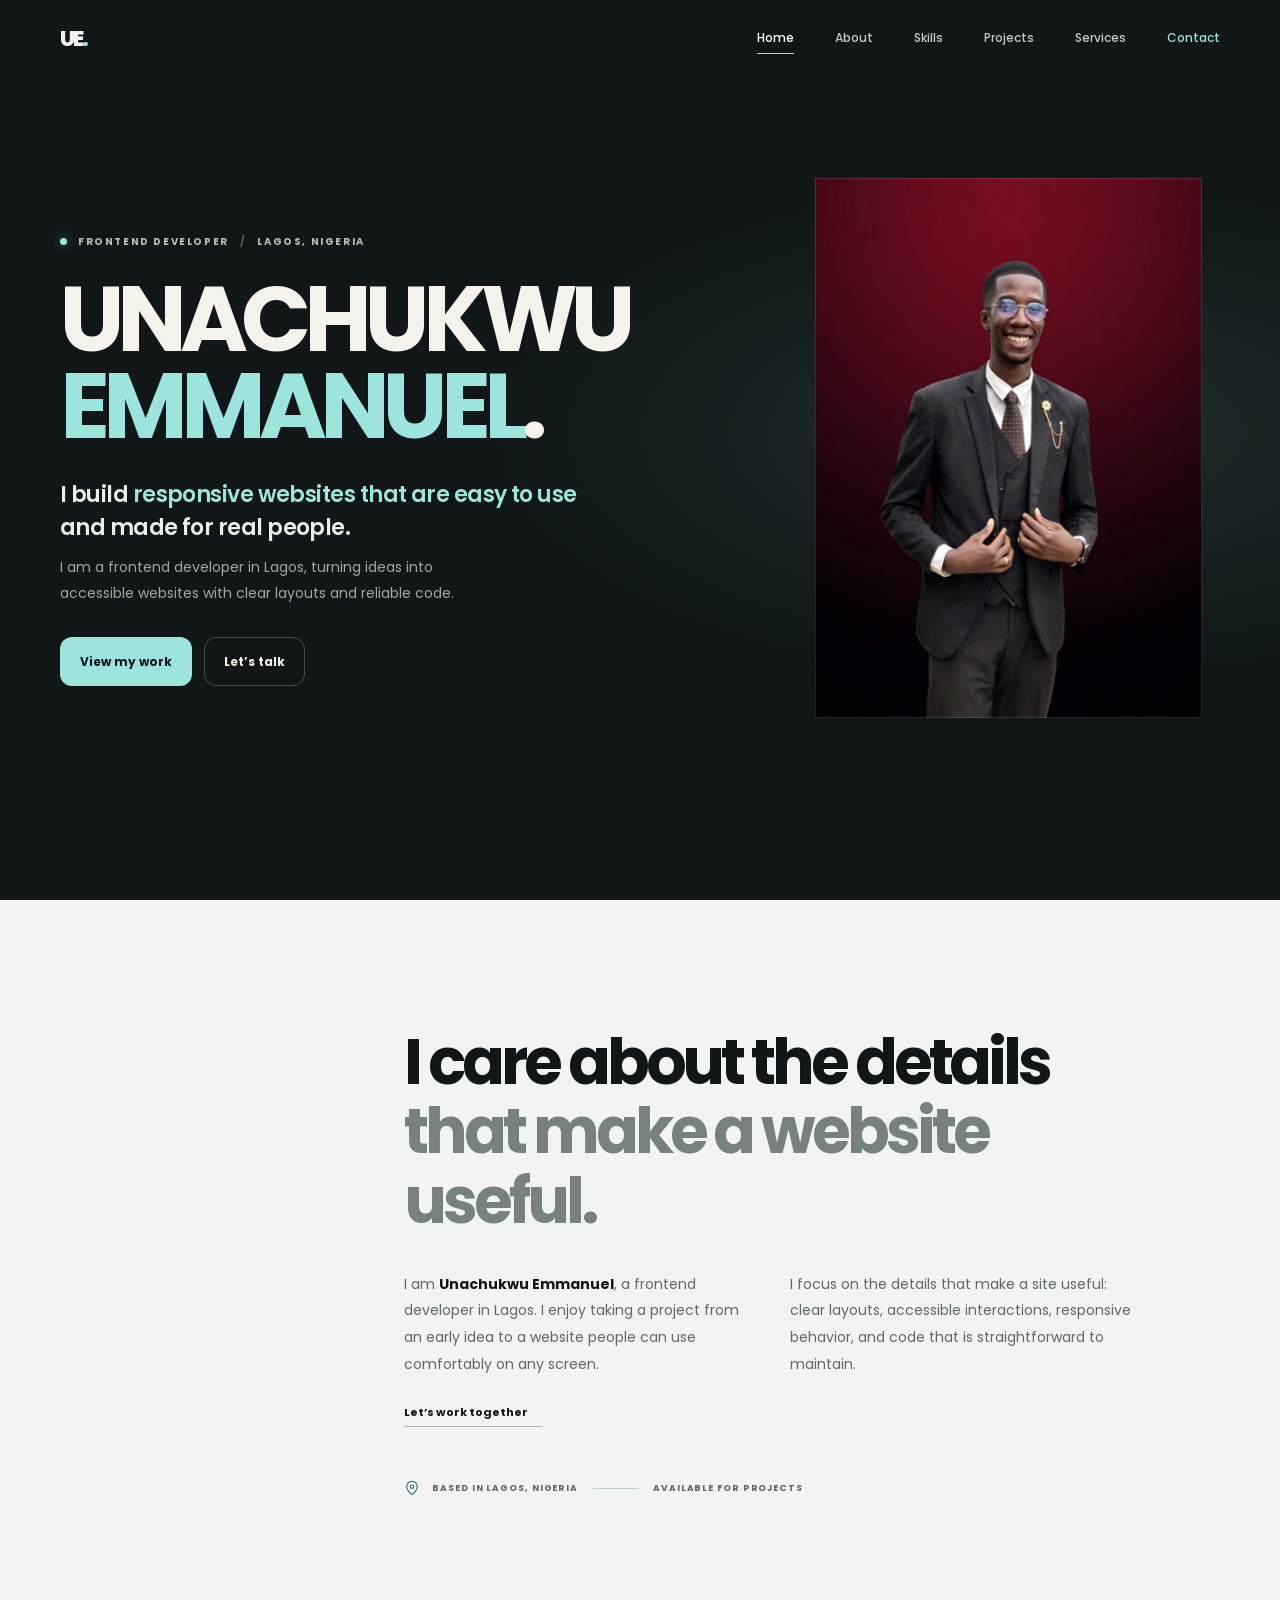
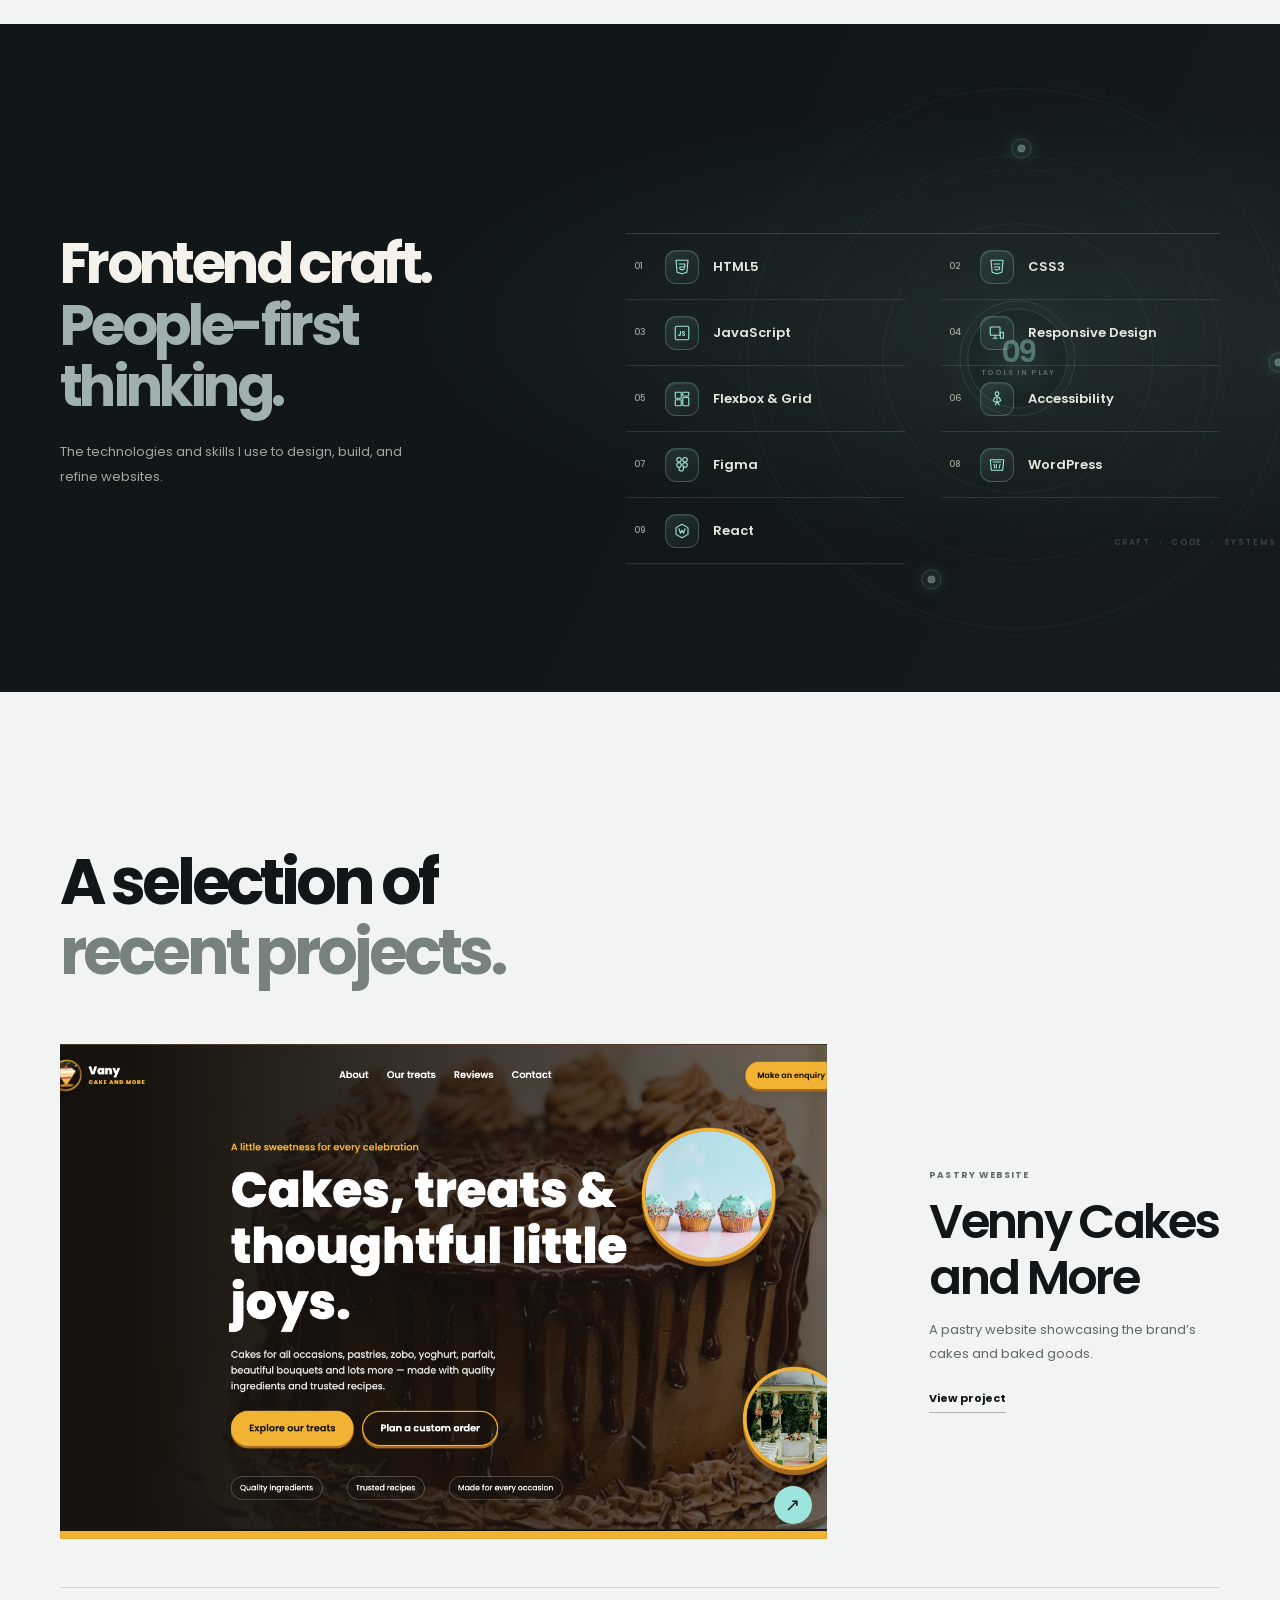
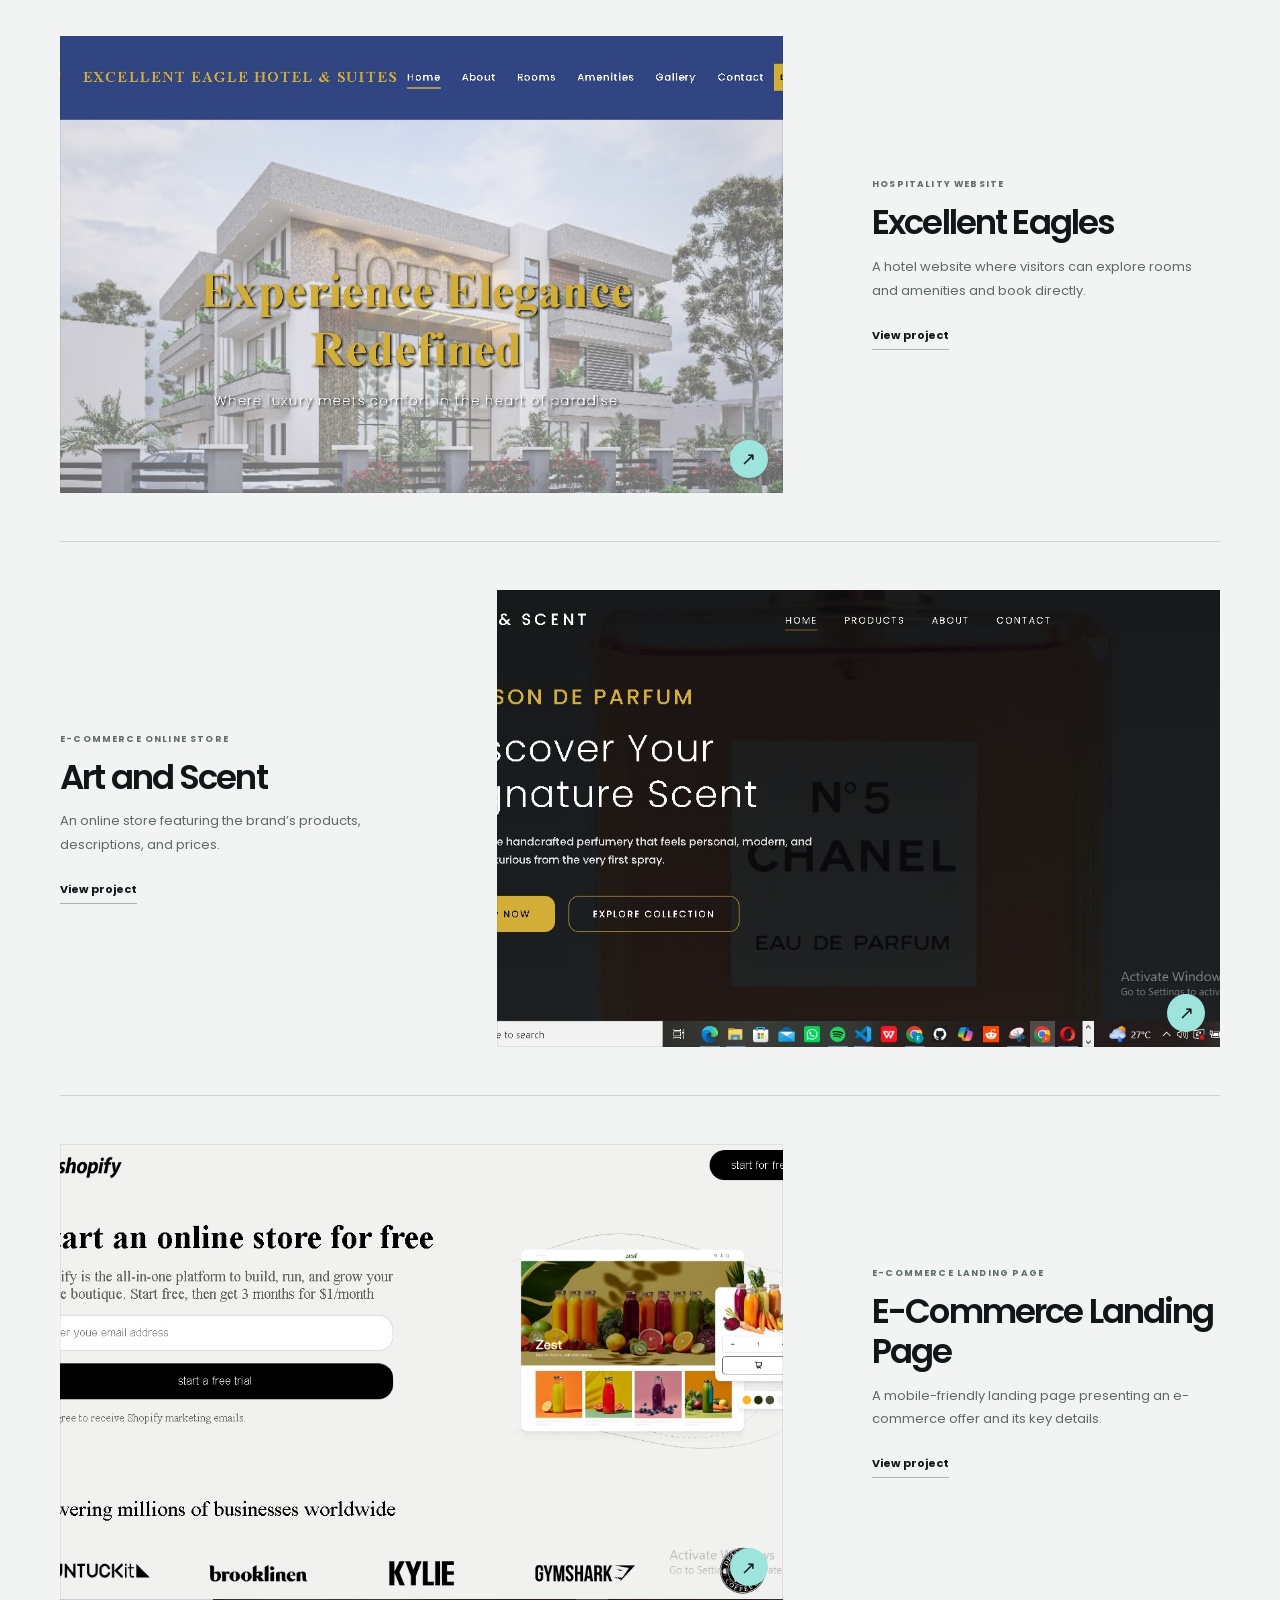
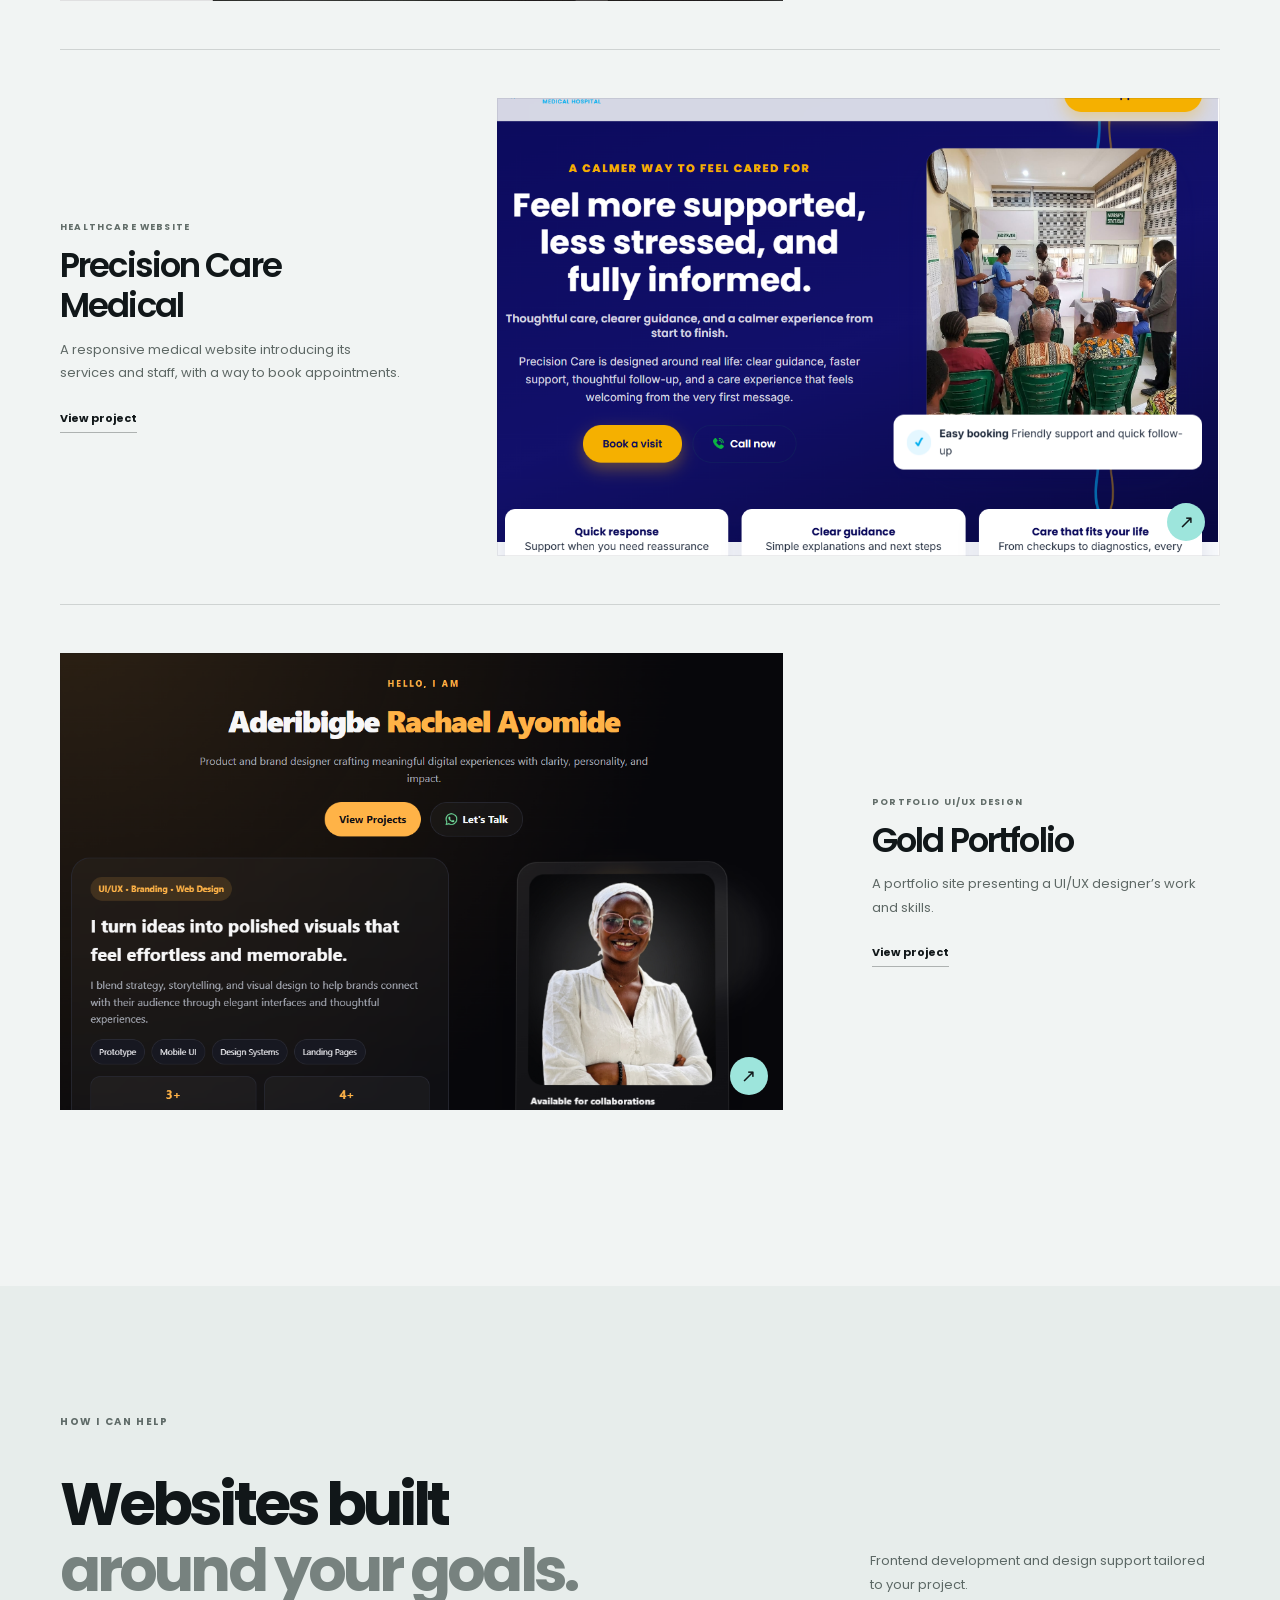
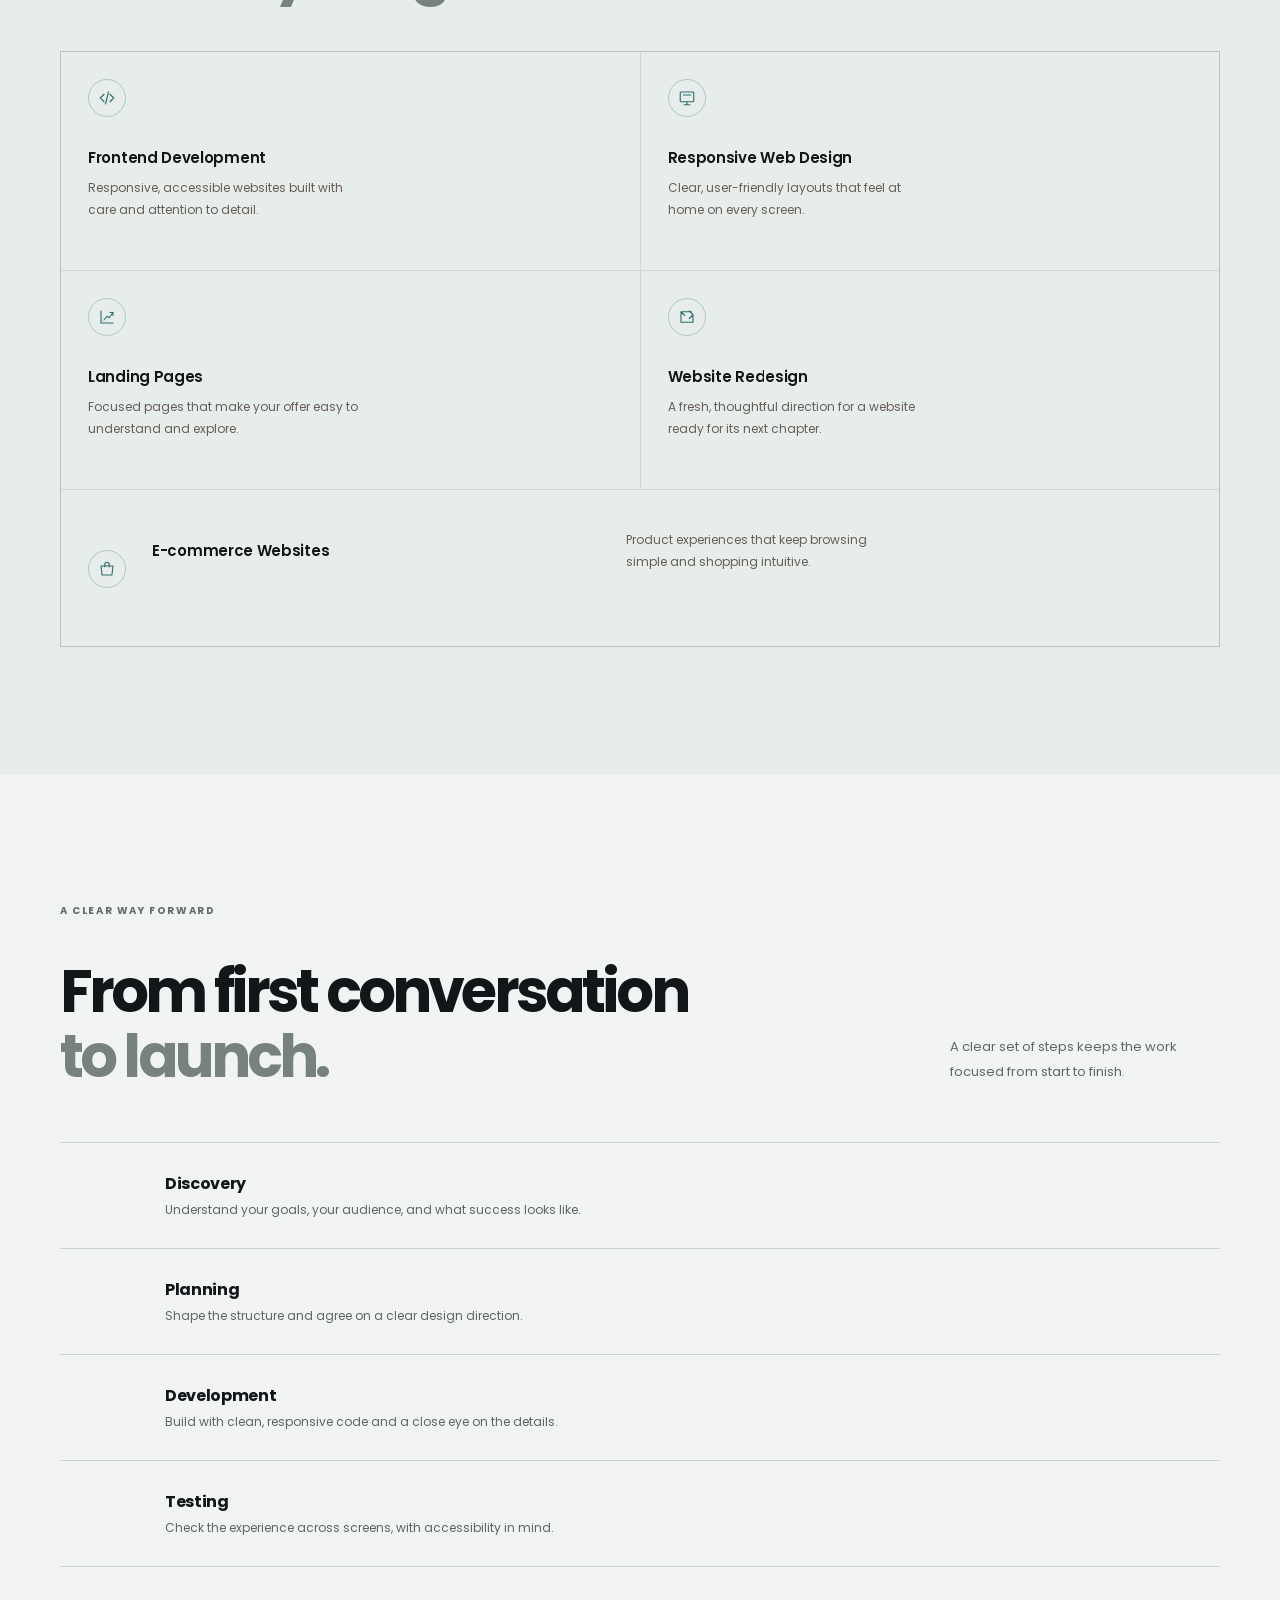
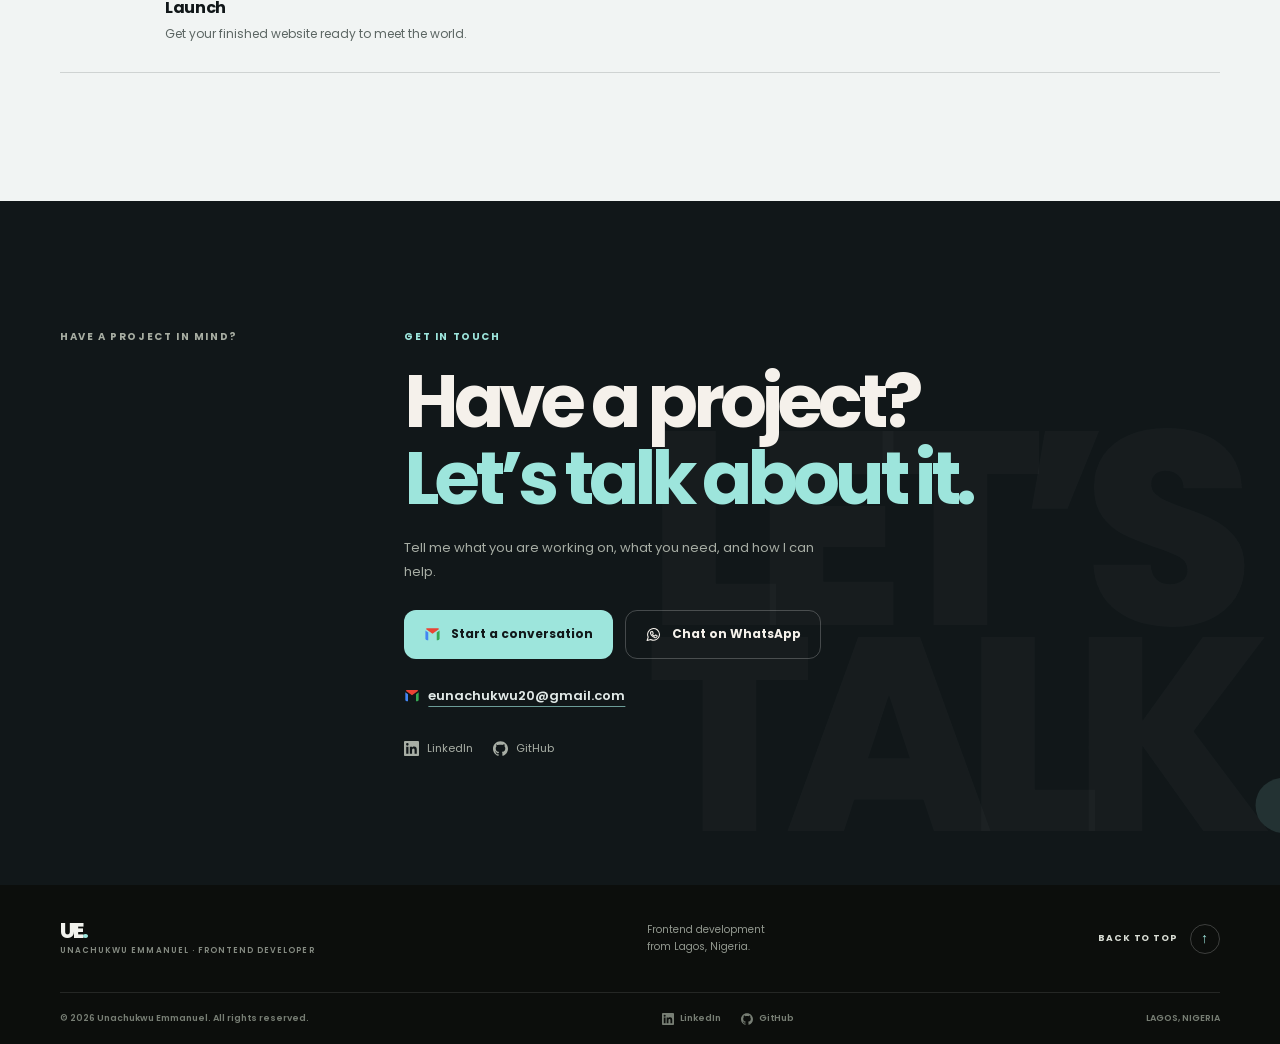
==== commit 0a8526b6: "Update portfolio projects and branding Co-authored-by: Copilot <223556219+Copilot@users.noreply.gith" ====
--- a/index.html
+++ b/index.html
@@ -10,12 +10,17 @@
   <meta property="og:url" content="https://portfolio-xi-wine-38.vercel.app/" />
   <meta property="og:title" content="Unachukwu Emmanuel — Frontend Developer" />
   <meta property="og:description" content="Websites built by Unachukwu Emmanuel, a frontend developer in Lagos, Nigeria." />
-  <meta property="og:image" content="https://portfolio-xi-wine-38.vercel.app/images/port%20pics2.jpeg" />
+  <meta property="og:image" content="https://portfolio-xi-wine-38.vercel.app/images/ue-social-card.png" />
+  <meta property="og:image:alt" content="UE. — Unachukwu Emmanuel, Frontend Developer" />
+  <meta property="og:image:width" content="1200" />
+  <meta property="og:image:height" content="630" />
   <meta name="twitter:card" content="summary_large_image" />
   <meta name="twitter:title" content="Unachukwu Emmanuel — Frontend Developer" />
   <meta name="twitter:description" content="Websites built by Unachukwu Emmanuel, a frontend developer in Lagos, Nigeria." />
-  <meta name="twitter:image" content="https://portfolio-xi-wine-38.vercel.app/images/port%20pics2.jpeg" />
+  <meta name="twitter:image" content="https://portfolio-xi-wine-38.vercel.app/images/ue-social-card.png" />
+  <meta name="twitter:image:alt" content="UE. — Unachukwu Emmanuel, Frontend Developer" />
   <title>Unachukwu Emmanuel — Frontend Developer</title>
+  <link rel="icon" href="./images/ue-mark.svg" type="image/svg+xml" />
   <link rel="preconnect" href="https://fonts.googleapis.com" />
   <link rel="preconnect" href="https://fonts.gstatic.com" crossorigin />
   <link href="https://fonts.googleapis.com/css2?family=Poppins:wght@400;500;600;700;800&display=swap" rel="stylesheet" />
@@ -26,8 +31,8 @@
   <a class="skip-link" href="#main-content">Skip to content</a>
   <div class="page-loader" aria-hidden="true">
     <div class="loader-copy">
-      <span class="loader-mark"><span class="loader-typing">WELCOME TO EMMANUEL PORTFOLIO</span></span>
-      <span class="loader-tagline">A front end developer with greatness</span>
+      <span class="loader-mark"><span class="loader-typing">WELCOME TO EMMANUEL’S PORTFOLIO</span></span>
+      <span class="loader-tagline">Frontend developer building thoughtful, user-friendly websites.</span>
     </div>
     <span class="loader-line"></span>
   </div>
@@ -67,16 +72,6 @@
               <!-- <span aria-hidden="true">↗</span> -->
             </a>
           </div>
-          <div class="hero-socials" aria-label="Social profiles">
-            <a href="https://github.com/Emmycodes222" target="_blank" rel="noopener noreferrer">
-              <svg class="social-icon" viewBox="0 0 24 24" aria-hidden="true" focusable="false"><path d="M12 .297c-6.63 0-12 5.373-12 12 0 5.303 3.438 9.8 8.205 11.385.6.111.82-.261.82-.577 0-.285-.01-1.04-.015-2.04-3.338.724-4.042-1.61-4.042-1.61-.546-1.387-1.333-1.756-1.333-1.756-1.09-.745.083-.729.083-.729 1.205.084 1.84 1.237 1.84 1.237 1.07 1.835 2.807 1.305 3.492.998.108-.776.418-1.305.762-1.605-2.665-.3-5.467-1.334-5.467-5.931 0-1.311.469-2.381 1.236-3.221-.124-.303-.536-1.523.117-3.176 0 0 1.008-.322 3.301 1.23.957-.266 1.983-.399 3.003-.404 1.02.005 2.047.138 3.006.404 2.291-1.552 3.297-1.23 3.297-1.23.655 1.653.243 2.873.12 3.176.77.84 1.235 1.91 1.235 3.221 0 4.609-2.807 5.628-5.479 5.922.43.372.823 1.102.823 2.222 0 1.606-.015 2.9-.015 3.293 0 .319.216.694.825.576C20.565 22.092 24 17.6 24 12.297c0-6.627-5.373-12-12-12" /></svg>
-              GitHub
-            </a>
-            <a href="https://www.linkedin.com/in/emmanuel-unachukwu" target="_blank" rel="noopener noreferrer">
-              <svg class="social-icon" viewBox="0 0 24 24" aria-hidden="true" focusable="false"><path d="M20.45 20.45h-3.56v-5.57c0-1.33-.02-3.04-1.85-3.04-1.85 0-2.13 1.44-2.13 2.94v5.67H9.35V9h3.42v1.56h.05c.48-.9 1.64-1.85 3.37-1.85 3.6 0 4.26 2.37 4.26 5.46v6.28ZM5.34 7.43a2.06 2.06 0 1 1 0-4.12 2.06 2.06 0 0 1 0 4.12ZM7.12 20.45H3.56V9h3.56v11.45ZM22.22 0H1.77C.79 0 0 .77 0 1.73v20.54C0 23.23.79 24 1.77 24h20.44c.98 0 1.79-.77 1.79-1.73V1.73C24 .77 23.19 0 22.21 0h.01Z" /></svg>
-              LinkedIn
-            </a>
-          </div>
         </div>
 
         <div class="hero-portrait">
@@ -105,7 +100,7 @@
             <p>I am <strong>Unachukwu Emmanuel</strong>, a frontend developer in Lagos. I enjoy taking a project from an early idea to a website people can use comfortably on any screen.</p>
             <p>I focus on the details that make a site useful: clear layouts, accessible interactions, responsive behavior, and code that is straightforward to maintain.</p>
           </div>
-          <a class="text-link" href="#contact">A little more about working together <span aria-hidden="true"></span></a>
+          <a class="text-link" href="#contact">Let’s work together <span aria-hidden="true"></span></a>
           <div class="location-note"><svg class="location-pin" viewBox="0 0 24 24" aria-hidden="true" focusable="false"><path d="M20 10c0 5-8 12-8 12S4 15 4 10a8 8 0 1 1 16 0Z" /><circle cx="12" cy="10" r="2.5" /></svg><span>BASED IN LAGOS, NIGERIA</span><span class="location-rule"></span><span>AVAILABLE FOR PROJECTS</span></div>
         </div>
       </div>
@@ -129,7 +124,7 @@
         </div>
         <div class="skills-layout">
           <div class="skills-heading" data-reveal>
-            <h2 class="section-title" id="skills-title">Frontend craft.<br /><span class="text-muted-light">People first thinking.</span></h2>
+            <h2 class="section-title" id="skills-title">Frontend craft.<br /><span class="text-muted-light">People-first thinking.</span></h2>
             <p>The technologies and skills I use to design, build, and refine websites.</p>
           </div>
           <ul class="skill-list" aria-label="Skills and technologies">
@@ -159,6 +154,19 @@
 
         <div class="project-list">
           <article class="project-card project-featured" data-reveal>
+            <a class="project-image" href="https://venny-cakes-and-more.vercel.app/" target="_blank" rel="noopener noreferrer" aria-label="Visit Venny Cakes and More website">
+              <img src="./images/pastery%20web%20.png" alt="Venny Cakes and More website preview" width="1440" height="814" loading="lazy" />
+              <span class="project-image-arrow" aria-hidden="true">↗</span>
+            </a>
+            <div class="project-details">
+              <p class="project-category">PASTRY WEBSITE </p>
+              <h3>Venny Cakes and More</h3>
+              <p>A pastry website showcasing the brand’s cakes and baked goods.</p>
+              <a class="text-link" href="https://venny-cakes-and-more.vercel.app/" target="_blank" rel="noopener noreferrer">View project</a>
+            </div>
+          </article>
+
+          <article class="project-card" data-reveal>
             <a class="project-image" href="https://www.excellenteagles.com" target="_blank" rel="noopener noreferrer" aria-label="Visit Excellent Eagles Hotel website">
               <img src="./images/screenshot-hotel.jpg" alt="Excellent Eagles hotel website preview" width="1313" height="677" loading="lazy" />
             <span class="project-image-arrow" aria-hidden="true">↗</span>
@@ -167,7 +175,7 @@
             <div class="project-details">
               <p class="project-category">HOSPITALITY WEBSITE</p>
               <h3>Excellent Eagles</h3>
-              <p>A hotel website for exploring rooms and amenities, with a direct route to booking.</p>
+              <p>A hotel website where visitors can explore rooms and amenities and book directly.</p>
               <a class="text-link" href="https://www.excellenteagles.com" target="_blank" rel="noopener noreferrer">View project</a>
             </div>
           </article>
@@ -180,8 +188,8 @@
             <div class="project-details">
               <p class="project-category">E-COMMERCE ONLINE STORE</p>
               <h3>Art and Scent</h3>
-              <p>An online store that brings the brand’s products, descriptions, and pricing together.</p>
-              <a class="text-link" href="https://art-and-scent.vercel.app" target="_blank" rel="noopener noreferrer">View project </a>
+              <p>An online store featuring the brand’s products, descriptions, and prices.</p>
+              <a class="text-link" href="https://art-and-scent.vercel.app" target="_blank" rel="noopener noreferrer">View project</a>
             </div>
           </article>
 
@@ -194,7 +202,7 @@
               <p class="project-category">E-COMMERCE LANDING PAGE</p>
               <h3>E-Commerce Landing Page</h3>
               <p>A mobile-friendly landing page presenting an e-commerce offer and its key details.</p>
-              <a class="text-link" href="https://shopify-landing-page.vercel.app/" target="_blank" rel="noopener noreferrer">View project </a>
+              <a class="text-link" href="https://shopify-landing-page.vercel.app/" target="_blank" rel="noopener noreferrer">View project</a>
             </div>
           </article>
 
@@ -206,8 +214,8 @@
             <div class="project-details">
               <p class="project-category">HEALTHCARE WEBSITE</p>
               <h3>Precision Care Medical</h3>
-              <p>A responsive medical website introducing its services and staff, with a route to appointments.</p>
-              <a class="text-link" href="https://www.precisioncaremedical.com" target="_blank" rel="noopener noreferrer">View project </a>
+              <p>A responsive medical website introducing its services and staff, with a way to book appointments.</p>
+              <a class="text-link" href="https://www.precisioncaremedical.com" target="_blank" rel="noopener noreferrer">View project</a>
             </div>
           </article>
 
@@ -236,7 +244,7 @@
         </div>
         <div class="services-heading" data-reveal>
           <h2 class="section-title" id="services-title">Websites built<br /><span class="text-muted">around your goals.</span></h2>
-          <p>Frontend development and design support, scaled to fit your project.</p>
+          <p>Frontend development and design support tailored to your project.</p>
         </div>
         <div class="service-grid">
           <article class="service-item" data-reveal><span class="service-icon" aria-hidden="true"><svg viewBox="0 0 24 24"><path d="m8 7-5 5 5 5M16 7l5 5-5 5M14 4l-4 16"/></svg></span><span class="service-index"></span><h3>Frontend Development</h3><p>Responsive, accessible websites built with care and attention to detail.</p></article>
@@ -294,7 +302,7 @@
 
   <footer class="site-footer">
     <div class="container footer-main">
-      <a class="footer-brand" href="#home">UNACHUKWU EMMANUEL<span>.</span><small>FRONTEND DEVELOPER</small></a>
+      <a class="footer-brand" href="#home" aria-label="Unachukwu Emmanuel, home">UE<span>.</span><small>UNACHUKWU EMMANUEL · FRONTEND DEVELOPER</small></a>
       <p class="footer-note">Frontend development<br />from Lagos, Nigeria.</p>
       <a class="back-to-top" href="#home">BACK TO TOP <span aria-hidden="true">↑</span></a>
     </div>
--- a/chat.css
+++ b/chat.css
@@ -170,6 +170,7 @@
 }
 .nav { min-height: 76px; display: flex; align-items: center; justify-content: space-between; gap: 24px; }
 .brand { font: 800 21px/1 var(--font-display); letter-spacing: -.09em; text-decoration: none; }
+.brand span { color: var(--accent); }
 .nav-links { display: flex; align-items: center; gap: clamp(20px, 3.2vw, 42px); margin: 0; padding: 0; list-style: none; }
 .nav-link {
   position: relative;
@@ -451,7 +452,7 @@
 
 .site-footer { color: #f1f2ed; background: #0c0e0c; }
 .footer-main { display: flex; align-items: center; justify-content: space-between; gap: 25px; padding-block: 35px; }
-.footer-brand { font: 800 14px var(--font-display); letter-spacing: .02em; text-decoration: none; }
+.footer-brand { font: 800 21px/1 var(--font-display); letter-spacing: -.09em; text-decoration: none; }
 .footer-brand > span { color: var(--accent); }
 .footer-brand small { display: block; margin-top: 4px; color: #858b82; font: 600 8px var(--font-display); letter-spacing: .13em; }
 .footer-note { margin: 0; color: #92988f; font-size: 10px; line-height: 1.65; }
